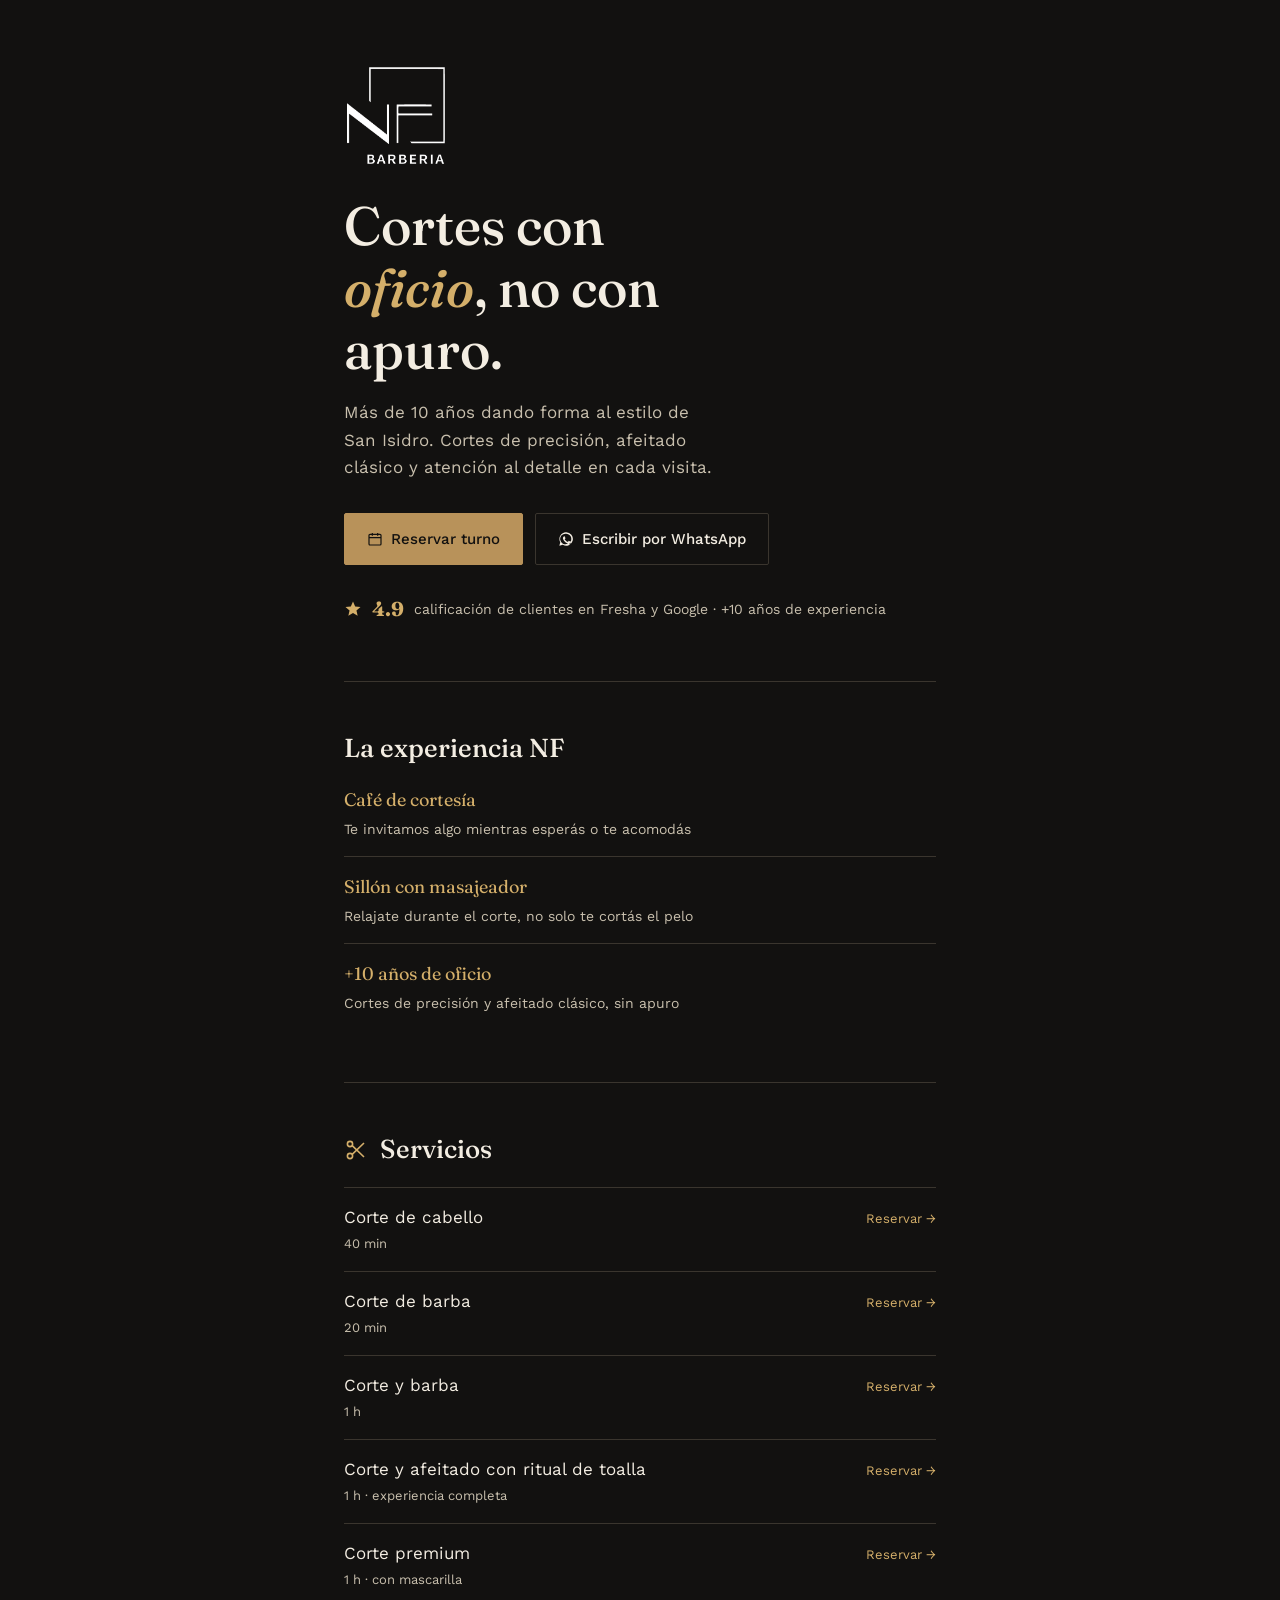
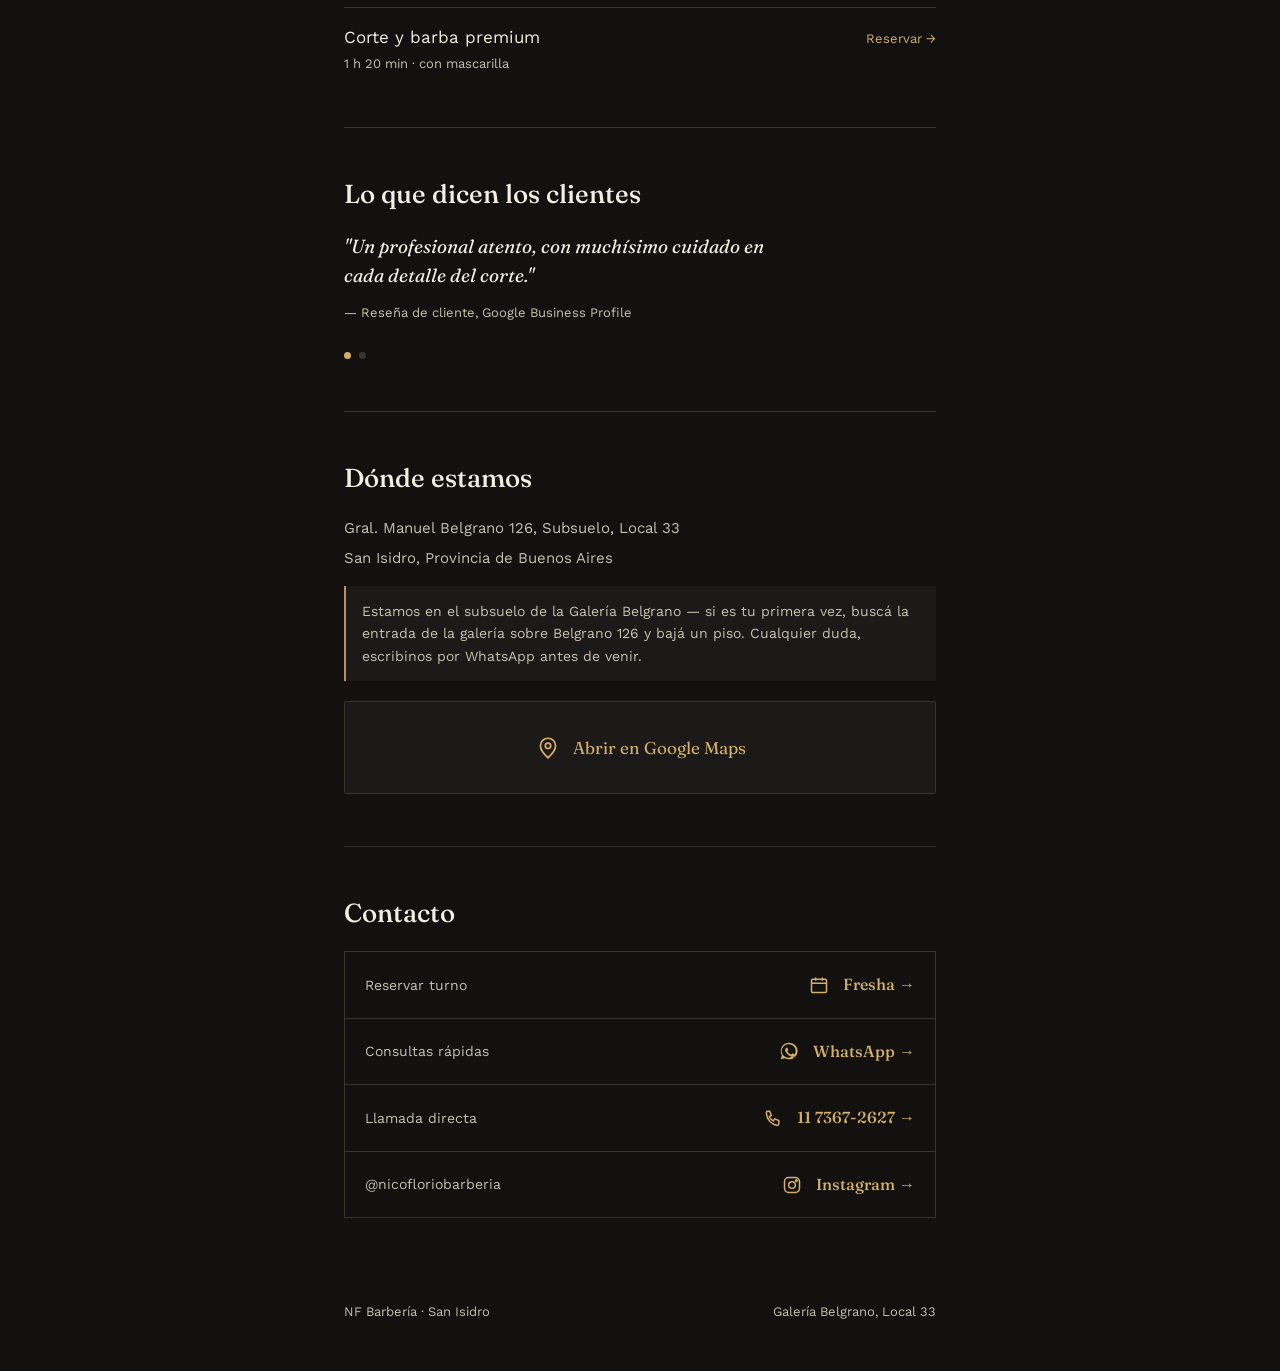
==== index.html @ 85860aa1 "Add files via upload" ====
<!DOCTYPE html>
<html lang="es">
<head>
<meta charset="UTF-8">
<meta name="viewport" content="width=device-width, initial-scale=1, viewport-fit=cover">
<meta name="theme-color" content="#121110">
<meta name="robots" content="index, follow">
<title>NF Barbería San Isidro | Cortes de cabello, barba y afeitado clásico</title>
<meta name="description" content="Barbería en San Isidro con más de 10 años de experiencia. Cortes de precisión, barba y afeitado con ritual de toalla. Galería Belgrano, Local 33, Subsuelo. 4.9★. Reservá tu turno online.">
<meta name="keywords" content="barbería San Isidro, corte de pelo San Isidro, barbero San Isidro, afeitado clásico, NF Barbería">
<meta name="author" content="NF Barbería">
<!-- Cuando publiques con tu dominio final, actualizá estas 3 líneas (canonical y og:url) con la URL real -->
<link rel="canonical" href="https://nfbarberia.com.ar/">
<meta property="og:type" content="business.business">
<meta property="og:title" content="NF Barbería San Isidro | Cortes con oficio, no con apuro">
<meta property="og:description" content="Más de 10 años de experiencia. Cortes de precisión, barba y afeitado clásico en Galería Belgrano, San Isidro. 4.9★. Reservá tu turno.">
<meta property="og:url" content="https://nfbarberia.com.ar/">
<meta property="og:locale" content="es_AR">
<meta property="og:site_name" content="NF Barbería">
<meta name="twitter:card" content="summary">
<meta name="twitter:title" content="NF Barbería San Isidro">
<meta name="twitter:description" content="Cortes con oficio, no con apuro. Más de 10 años de experiencia en San Isidro.">
<link rel="preconnect" href="https://fonts.googleapis.com">
<link rel="preconnect" href="https://fonts.gstatic.com" crossorigin>
<link href="https://fonts.googleapis.com/css2?family=Fraunces:opsz,wght@9..144,400;9..144,500;9..144,600&family=Work+Sans:wght@400;500;600&display=swap" rel="stylesheet">
<script type="application/ld+json">
{
  "@context": "https://schema.org",
  "@type": "HairSalon",
  "name": "NF Barbería",
  "image": "https://nfbarberia.com.ar/logo.png",
  "url": "https://nfbarberia.com.ar/",
  "telephone": "+5491173672627",
  "priceRange": "$$",
  "address": {
    "@type": "PostalAddress",
    "streetAddress": "Gral. Manuel Belgrano 126, Subsuelo, Local 33",
    "addressLocality": "San Isidro",
    "addressRegion": "Buenos Aires",
    "postalCode": "B1642",
    "addressCountry": "AR"
  },
  "aggregateRating": {
    "@type": "AggregateRating",
    "ratingValue": "4.9",
    "reviewCount": "305"
  },
  "sameAs": [
    "https://www.instagram.com/nicofloriobarberia/",
    "https://www.fresha.com/a/nf-barberia-san-isidro-general-manuel-belgrano-126-txnyiawe"
  ]
}
</script>
<!-- Meta Pixel: pegá tu ID de Facebook/Instagram acá abajo, reemplazando 145715509573562 -->
<script>
!function(f,b,e,v,n,t,s)
{if(f.fbq)return;n=f.fbq=function(){n.callMethod?
n.callMethod.apply(n,arguments):n.queue.push(arguments)};
if(!f._fbq)f._fbq=n;n.push=n;n.loaded=!0;n.version='2.0';
n.queue=[];t=b.createElement(e);t.async=!0;
t.src=v;s=b.getElementsByTagName(e)[0];
s.parentNode.insertBefore(t,s)}(window, document,'script',
'https://connect.facebook.net/en_US/fbevents.js');
fbq('init', '145715509573562');
fbq('track', 'PageView');
</script>
<noscript><img height="1" width="1" style="display:none"
src="https://www.facebook.com/tr?id=145715509573562&ev=PageView&noscript=1"
/></noscript>
<!-- fin Meta Pixel -->
<style>
  :root{
    --black:#121110;
    --charcoal:#1c1a18;
    --gold:#b8925a;
    --gold-bright:#d4af6a;
    --ivory:#f3ede2;
    --ivory-dim:#c9c0ae;
    --line:#3a352e;
  }
  *{box-sizing:border-box; margin:0; padding:0;}
  html{scroll-behavior:smooth;}
  body{
    background:var(--black);
    color:var(--ivory);
    font-family:'Work Sans', sans-serif;
    line-height:1.6;
    -webkit-font-smoothing:antialiased;
  }
  h1,h2,h3{
    font-family:'Fraunces', serif;
    font-weight:500;
    line-height:1.15;
    color:var(--ivory);
  }
  a{color:inherit; text-decoration:none;}
  img{max-width:100%; display:block;}
  .wrap{max-width:640px; margin:0 auto; padding:0 24px;}

  /* HERO */
  header.hero{
    padding:64px 0 56px;
    border-bottom:1px solid var(--line);
    position:relative;
  }
  .mark{
    font-family:'Fraunces', serif;
    font-size:15px;
    letter-spacing:0.14em;
    color:var(--gold-bright);
    margin-bottom:28px;
  }
  .logo{
    width:104px;
    height:auto;
    margin-bottom:28px;
  }
  h1.title{
    font-size:clamp(38px, 9vw, 54px);
    max-width:9ch;
  }
  .title em{
    font-style:italic;
    color:var(--gold-bright);
  }
  .lede{
    margin-top:18px;
    font-size:17px;
    color:var(--ivory-dim);
    max-width:34ch;
  }
  .hero-cta{
    display:flex;
    gap:12px;
    margin-top:32px;
    flex-wrap:wrap;
  }
  .btn{
    display:inline-block;
    padding:13px 22px;
    font-size:15px;
    font-weight:500;
    border-radius:2px;
    border:1px solid var(--gold);
  }
  .btn-solid{
    background:var(--gold);
    color:var(--black);
  }
  .btn-outline{
    color:var(--ivory);
    border-color:var(--line);
  }
  .btn-outline:hover, .btn-solid:hover{border-color:var(--gold-bright);}

  .rating{
    display:flex;
    align-items:center;
    gap:10px;
    margin-top:28px;
    font-size:14px;
    color:var(--ivory-dim);
  }
  .rating strong{
    color:var(--gold-bright);
    font-family:'Fraunces', serif;
    font-size:20px;
  }

  /* SECTIONS */
  section{
    padding:52px 0;
    border-bottom:1px solid var(--line);
  }
  section:last-of-type{border-bottom:none;}
  h2.h2{
    font-size:26px;
    margin-bottom:22px;
  }

  .perks{
    display:flex;
    flex-direction:column;
  }
  .perk-row{
    padding:16px 0;
    border-top:1px solid var(--line);
  }
  .perk-row:first-child{border-top:none; padding-top:0;}
  .perk-name{
    font-family:'Fraunces', serif;
    font-size:18px;
    color:var(--gold-bright);
  }
  .perk-note{
    font-size:14px;
    color:var(--ivory-dim);
    margin-top:3px;
  }

  .services{
    display:flex;
    flex-direction:column;
  }
  .service-row{
    display:flex;
    justify-content:space-between;
    align-items:baseline;
    padding:16px 0;
    border-top:1px solid var(--line);
  }
  .service-row:last-child{padding-bottom:0;}
  .service-name{font-size:17px; color:var(--ivory);}
  .service-note{font-size:13px; color:var(--ivory-dim); margin-top:3px;}
  .service-link{
    font-size:13px;
    color:var(--gold-bright);
    white-space:nowrap;
    padding-left:16px;
  }

  .quote{
    font-family:'Fraunces', serif;
    font-style:italic;
    font-size:19px;
    color:var(--ivory);
    max-width:36ch;
    line-height:1.5;
  }
  .quote-src{
    margin-top:14px;
    font-size:13px;
    color:var(--ivory-dim);
  }

  .review-carousel{
    overflow:hidden;
  }
  .review-track{
    display:flex;
    transition:transform 0.6s ease;
  }
  .review-slide{
    flex:0 0 100%;
    min-width:100%;
  }
  .review-dots{
    display:flex;
    gap:8px;
    margin-top:28px;
  }
  .review-dot{
    width:7px;
    height:7px;
    border-radius:50%;
    background:var(--line);
    cursor:pointer;
    transition:background 0.3s;
  }
  .review-dot.active{
    background:var(--gold-bright);
  }

  .location-block p{
    color:var(--ivory-dim);
    font-size:15px;
    margin-bottom:6px;
  }
  .location-note{
    margin-top:16px;
    padding:14px 16px;
    background:var(--charcoal);
    border-left:2px solid var(--gold);
    font-size:14px;
    color:var(--ivory-dim);
  }
  .map-frame{
    margin-top:20px;
    border-radius:2px;
    overflow:hidden;
    border:1px solid var(--line);
  }
  .map-cta{
    display:flex;
    align-items:center;
    justify-content:center;
    gap:12px;
    padding:32px 20px;
    background:var(--charcoal);
    color:var(--gold-bright);
    font-family:'Fraunces', serif;
    font-size:17px;
  }
  .map-cta:hover{background:#232019;}

  .contact-grid{
    display:flex;
    flex-direction:column;
    gap:1px;
    background:var(--line);
    border:1px solid var(--line);
  }
  .contact-item{
    background:var(--black);
    padding:20px;
    display:flex;
    justify-content:space-between;
    align-items:center;
    gap:14px;
  }
  .contact-item .label{
    display:flex;
    align-items:center;
    gap:14px;
  }
  .contact-item .icon{
    width:22px;
    height:22px;
    flex-shrink:0;
    color:var(--gold-bright);
  }
  .contact-item .label .icon{
    width:20px;
    height:20px;
  }
  .contact-item > span:not(.label){color:var(--ivory-dim); font-size:14px;}
  .contact-item strong{
    font-family:'Fraunces', serif;
    font-weight:500;
    font-size:16px;
    color:var(--gold-bright);
    white-space:nowrap;
  }

  footer{
    padding:32px 0 48px;
    font-size:13px;
    color:var(--ivory-dim);
    display:flex;
    justify-content:space-between;
    flex-wrap:wrap;
    gap:8px;
  }

  @media (max-width:480px){
    .contact-item{flex-wrap:wrap;}
    .service-row{flex-direction:column; align-items:flex-start;}
    .service-link{padding-left:0; margin-top:4px;}
  }

  @media (max-width:360px){
    .wrap{padding:0 18px;}
    .hero-cta .btn{flex:1 1 100%; text-align:center;}
  }

  @media (prefers-reduced-motion: reduce){
    html{scroll-behavior:auto;}
    .review-track{transition:none;}
    *{animation-duration:0.01ms !important; transition-duration:0.01ms !important;}
  }

  a:focus-visible, .review-dot:focus-visible{
    outline:2px solid var(--gold-bright);
    outline-offset:3px;
  }
</style>
</head>
<body>

<main class="wrap">

  <header class="hero">
    <img class="logo" src="[data-uri]" alt="NF Barbería">
    <h1 class="title">Cortes con <em>oficio</em>, no con apuro.</h1>
    <p class="lede">Más de 10 años dando forma al estilo de San Isidro. Cortes de precisión, afeitado clásico y atención al detalle en cada visita.</p>
    <div class="hero-cta">
      <a class="btn btn-solid" href="https://www.fresha.com/a/nf-barberia-san-isidro-general-manuel-belgrano-126-txnyiawe" target="_blank" rel="noopener">
        <svg class="icon" viewBox="0 0 24 24" fill="none" stroke="currentColor" stroke-width="1.8" style="width:16px;height:16px;display:inline-block;vertical-align:-3px;margin-right:8px;" aria-hidden="true"><rect x="3" y="5" width="18" height="16" rx="1.5"/><path d="M3 10h18M8 3v4M16 3v4"/></svg>Reservar turno
      </a>
      <a class="btn btn-outline" href="https://wa.me/5491173672627" target="_blank" rel="noopener">
        <svg class="icon" viewBox="0 0 24 24" fill="currentColor" style="width:16px;height:16px;display:inline-block;vertical-align:-3px;margin-right:8px;" aria-hidden="true"><path d="M12 2a10 10 0 00-8.6 15L2 22l5.2-1.4A10 10 0 1012 2zm0 2a8 8 0 016.9 12l.4.9-1 3-3-1-.9.4A8 8 0 1112 4zm-3 4.3c-.2 0-.5.1-.7.4-.2.3-1 1-.9 2.3.1 1.4 1 2.7 1.2 2.9.1.2 2 3.2 5 4.4 2.4 1 2.9.8 3.4.7.6-.1 1.7-.7 2-1.4.2-.6.2-1.2.2-1.3-.1-.2-.3-.3-.5-.4l-2.1-1c-.3-.1-.5-.2-.7.1-.2.3-.8 1-1 1.2-.2.2-.3.2-.6.1-.3-.2-1.3-.5-2.4-1.5-.9-.8-1.5-1.8-1.7-2.1-.2-.3 0-.5.1-.6l.5-.6c.2-.2.2-.3.3-.5.1-.2 0-.4 0-.5l-1-2.3c-.2-.5-.4-.5-.6-.5h-.5z"/></svg>Escribir por WhatsApp
      </a>
    </div>
    <div class="rating">
      <svg class="icon" viewBox="0 0 24 24" fill="currentColor" style="width:18px;height:18px;color:var(--gold-bright);" aria-hidden="true"><path d="M12 2l2.9 6.6 7.1.7-5.4 4.7 1.6 7-6.2-3.7-6.2 3.7 1.6-7-5.4-4.7 7.1-.7z"/></svg>
      <strong>4.9</strong>
      <span>calificación de clientes en Fresha y Google · +10 años de experiencia</span>
    </div>
  </header>

  <section id="experiencia">
    <h2 class="h2">La experiencia NF</h2>
    <div class="perks">
      <div class="perk-row">
        <div class="perk-name">Café de cortesía</div>
        <div class="perk-note">Te invitamos algo mientras esperás o te acomodás</div>
      </div>
      <div class="perk-row">
        <div class="perk-name">Sillón con masajeador</div>
        <div class="perk-note">Relajate durante el corte, no solo te cortás el pelo</div>
      </div>
      <div class="perk-row">
        <div class="perk-name">+10 años de oficio</div>
        <div class="perk-note">Cortes de precisión y afeitado clásico, sin apuro</div>
      </div>
    </div>
  </section>

  <section id="servicios">
    <h2 class="h2" style="display:flex; align-items:center; gap:12px;">
      <svg viewBox="0 0 24 24" fill="none" stroke="currentColor" stroke-width="1.6" style="width:24px;height:24px;color:var(--gold-bright); flex-shrink:0;" aria-hidden="true"><circle cx="6" cy="6" r="2.6"/><circle cx="6" cy="18" r="2.6"/><path d="M8.2 7.6L20 19M20 5L8.2 16.4"/></svg>
      Servicios
    </h2>
    <div class="services">
      <div class="service-row">
        <div>
          <div class="service-name">Corte de cabello</div>
          <div class="service-note">40 min</div>
        </div>
        <a class="service-link" href="https://www.fresha.com/a/nf-barberia-san-isidro-general-manuel-belgrano-126-txnyiawe" target="_blank" rel="noopener">Reservar →</a>
      </div>
      <div class="service-row">
        <div>
          <div class="service-name">Corte de barba</div>
          <div class="service-note">20 min</div>
        </div>
        <a class="service-link" href="https://www.fresha.com/a/nf-barberia-san-isidro-general-manuel-belgrano-126-txnyiawe" target="_blank" rel="noopener">Reservar →</a>
      </div>
      <div class="service-row">
        <div>
          <div class="service-name">Corte y barba</div>
          <div class="service-note">1 h</div>
        </div>
        <a class="service-link" href="https://www.fresha.com/a/nf-barberia-san-isidro-general-manuel-belgrano-126-txnyiawe" target="_blank" rel="noopener">Reservar →</a>
      </div>
      <div class="service-row">
        <div>
          <div class="service-name">Corte y afeitado con ritual de toalla</div>
          <div class="service-note">1 h · experiencia completa</div>
        </div>
        <a class="service-link" href="https://www.fresha.com/a/nf-barberia-san-isidro-general-manuel-belgrano-126-txnyiawe" target="_blank" rel="noopener">Reservar →</a>
      </div>
      <div class="service-row">
        <div>
          <div class="service-name">Corte premium</div>
          <div class="service-note">1 h · con mascarilla</div>
        </div>
        <a class="service-link" href="https://www.fresha.com/a/nf-barberia-san-isidro-general-manuel-belgrano-126-txnyiawe" target="_blank" rel="noopener">Reservar →</a>
      </div>
      <div class="service-row">
        <div>
          <div class="service-name">Corte y barba premium</div>
          <div class="service-note">1 h 20 min · con mascarilla</div>
        </div>
        <a class="service-link" href="https://www.fresha.com/a/nf-barberia-san-isidro-general-manuel-belgrano-126-txnyiawe" target="_blank" rel="noopener">Reservar →</a>
      </div>
    </div>
  </section>

  <section id="resenas">
    <h2 class="h2">Lo que dicen los clientes</h2>
    <div class="review-carousel" id="reviewCarousel">
      <div class="review-track">
        <div class="review-slide">
          <p class="quote">"Un profesional atento, con muchísimo cuidado en cada detalle del corte."</p>
          <p class="quote-src">— Reseña de cliente, Google Business Profile</p>
        </div>
        <div class="review-slide">
          <p class="quote">"Se nota el buen trato y las ganas de que salgas conforme."</p>
          <p class="quote-src">— Reseña de cliente, Fresha</p>
        </div>
      </div>
      <div class="review-dots" id="reviewDots"></div>
    </div>
  </section>

  <section id="ubicacion">
    <h2 class="h2">Dónde estamos</h2>
    <div class="location-block">
      <p>Gral. Manuel Belgrano 126, Subsuelo, Local 33</p>
      <p>San Isidro, Provincia de Buenos Aires</p>
    </div>
    <div class="location-note">
      Estamos en el subsuelo de la Galería Belgrano — si es tu primera vez, buscá la entrada de la galería sobre Belgrano 126 y bajá un piso. Cualquier duda, escribinos por WhatsApp antes de venir.
    </div>
    <div class="map-frame">
      <a class="map-cta" href="https://www.google.com/maps/search/?api=1&query=General+Manuel+Belgrano+126+San+Isidro" target="_blank" rel="noopener">
        <svg viewBox="0 0 24 24" fill="none" stroke="currentColor" stroke-width="1.6" style="width:26px;height:26px;" aria-hidden="true"><path d="M12 21s-7-6.2-7-11a7 7 0 0114 0c0 4.8-7 11-7 11z"/><circle cx="12" cy="10" r="2.5"/></svg>
        <span>Abrir en Google Maps</span>
      </a>
    </div>
  </section>

  <section id="contacto">
    <h2 class="h2">Contacto</h2>
    <div class="contact-grid">
      <a class="contact-item" href="https://www.fresha.com/a/nf-barberia-san-isidro-general-manuel-belgrano-126-txnyiawe" target="_blank" rel="noopener">
        <span>Reservar turno</span>
        <span class="label">
          <svg class="icon" viewBox="0 0 24 24" fill="none" stroke="currentColor" stroke-width="1.8" aria-hidden="true"><rect x="3" y="5" width="18" height="16" rx="1.5"/><path d="M3 10h18M8 3v4M16 3v4"/></svg>
          <strong>Fresha →</strong>
        </span>
      </a>
      <a class="contact-item" href="https://wa.me/5491173672627" target="_blank" rel="noopener">
        <span>Consultas rápidas</span>
        <span class="label">
          <svg class="icon" viewBox="0 0 24 24" fill="currentColor" aria-hidden="true"><path d="M12 2a10 10 0 00-8.6 15L2 22l5.2-1.4A10 10 0 1012 2zm0 2a8 8 0 016.9 12l.4.9-1 3-3-1-.9.4A8 8 0 1112 4zm-3 4.3c-.2 0-.5.1-.7.4-.2.3-1 1-.9 2.3.1 1.4 1 2.7 1.2 2.9.1.2 2 3.2 5 4.4 2.4 1 2.9.8 3.4.7.6-.1 1.7-.7 2-1.4.2-.6.2-1.2.2-1.3-.1-.2-.3-.3-.5-.4l-2.1-1c-.3-.1-.5-.2-.7.1-.2.3-.8 1-1 1.2-.2.2-.3.2-.6.1-.3-.2-1.3-.5-2.4-1.5-.9-.8-1.5-1.8-1.7-2.1-.2-.3 0-.5.1-.6l.5-.6c.2-.2.2-.3.3-.5.1-.2 0-.4 0-.5l-1-2.3c-.2-.5-.4-.5-.6-.5h-.5z"/></svg>
          <strong>WhatsApp →</strong>
        </span>
      </a>
      <a class="contact-item" href="tel:+5491173672627">
        <span>Llamada directa</span>
        <span class="label">
          <svg class="icon" viewBox="0 0 24 24" fill="none" stroke="currentColor" stroke-width="1.8" aria-hidden="true"><path d="M4 4h4l2 5-2.5 1.5a11 11 0 005 5L14 13l5 2v4c0 1-1 2-2 2A16 16 0 014 6c0-1 1-2 2-2z"/></svg>
          <strong>11 7367-2627 →</strong>
        </span>
      </a>
      <a class="contact-item" href="https://www.instagram.com/nicofloriobarberia/" target="_blank" rel="noopener">
        <span>@nicofloriobarberia</span>
        <span class="label">
          <svg class="icon" viewBox="0 0 24 24" fill="none" stroke="currentColor" stroke-width="1.8" aria-hidden="true"><rect x="3" y="3" width="18" height="18" rx="5"/><circle cx="12" cy="12" r="4"/><circle cx="17.3" cy="6.7" r="1"/></svg>
          <strong>Instagram →</strong>
        </span>
      </a>
    </div>
  </section>

  <footer>
    <span>NF Barbería · San Isidro</span>
    <span>Galería Belgrano, Local 33</span>
  </footer>

</main>

<script>
(function(){
  var track = document.querySelector('#reviewCarousel .review-track');
  var slides = document.querySelectorAll('#reviewCarousel .review-slide');
  var dotsWrap = document.getElementById('reviewDots');
  if(!track || slides.length < 2) return;
  var current = 0;
  var timer;

  slides.forEach(function(_, i){
    var dot = document.createElement('div');
    dot.className = 'review-dot' + (i === 0 ? ' active' : '');
    dot.setAttribute('role', 'button');
    dot.setAttribute('tabindex', '0');
    dot.setAttribute('aria-label', 'Ver reseña ' + (i + 1));
    dot.addEventListener('click', function(){ goTo(i); resetTimer(); });
    dot.addEventListener('keydown', function(e){
      if(e.key === 'Enter' || e.key === ' '){ e.preventDefault(); goTo(i); resetTimer(); }
    });
    dotsWrap.appendChild(dot);
  });
  var dots = dotsWrap.querySelectorAll('.review-dot');

  function goTo(i){
    current = i;
    track.style.transform = 'translateX(-' + (i * 100) + '%)';
    dots.forEach(function(d, j){ d.classList.toggle('active', j === i); });
  }
  function next(){ goTo((current + 1) % slides.length); }
  function resetTimer(){
    clearInterval(timer);
    timer = setInterval(next, 5000);
  }
  resetTimer();
})();
</script>

</body>
</html>
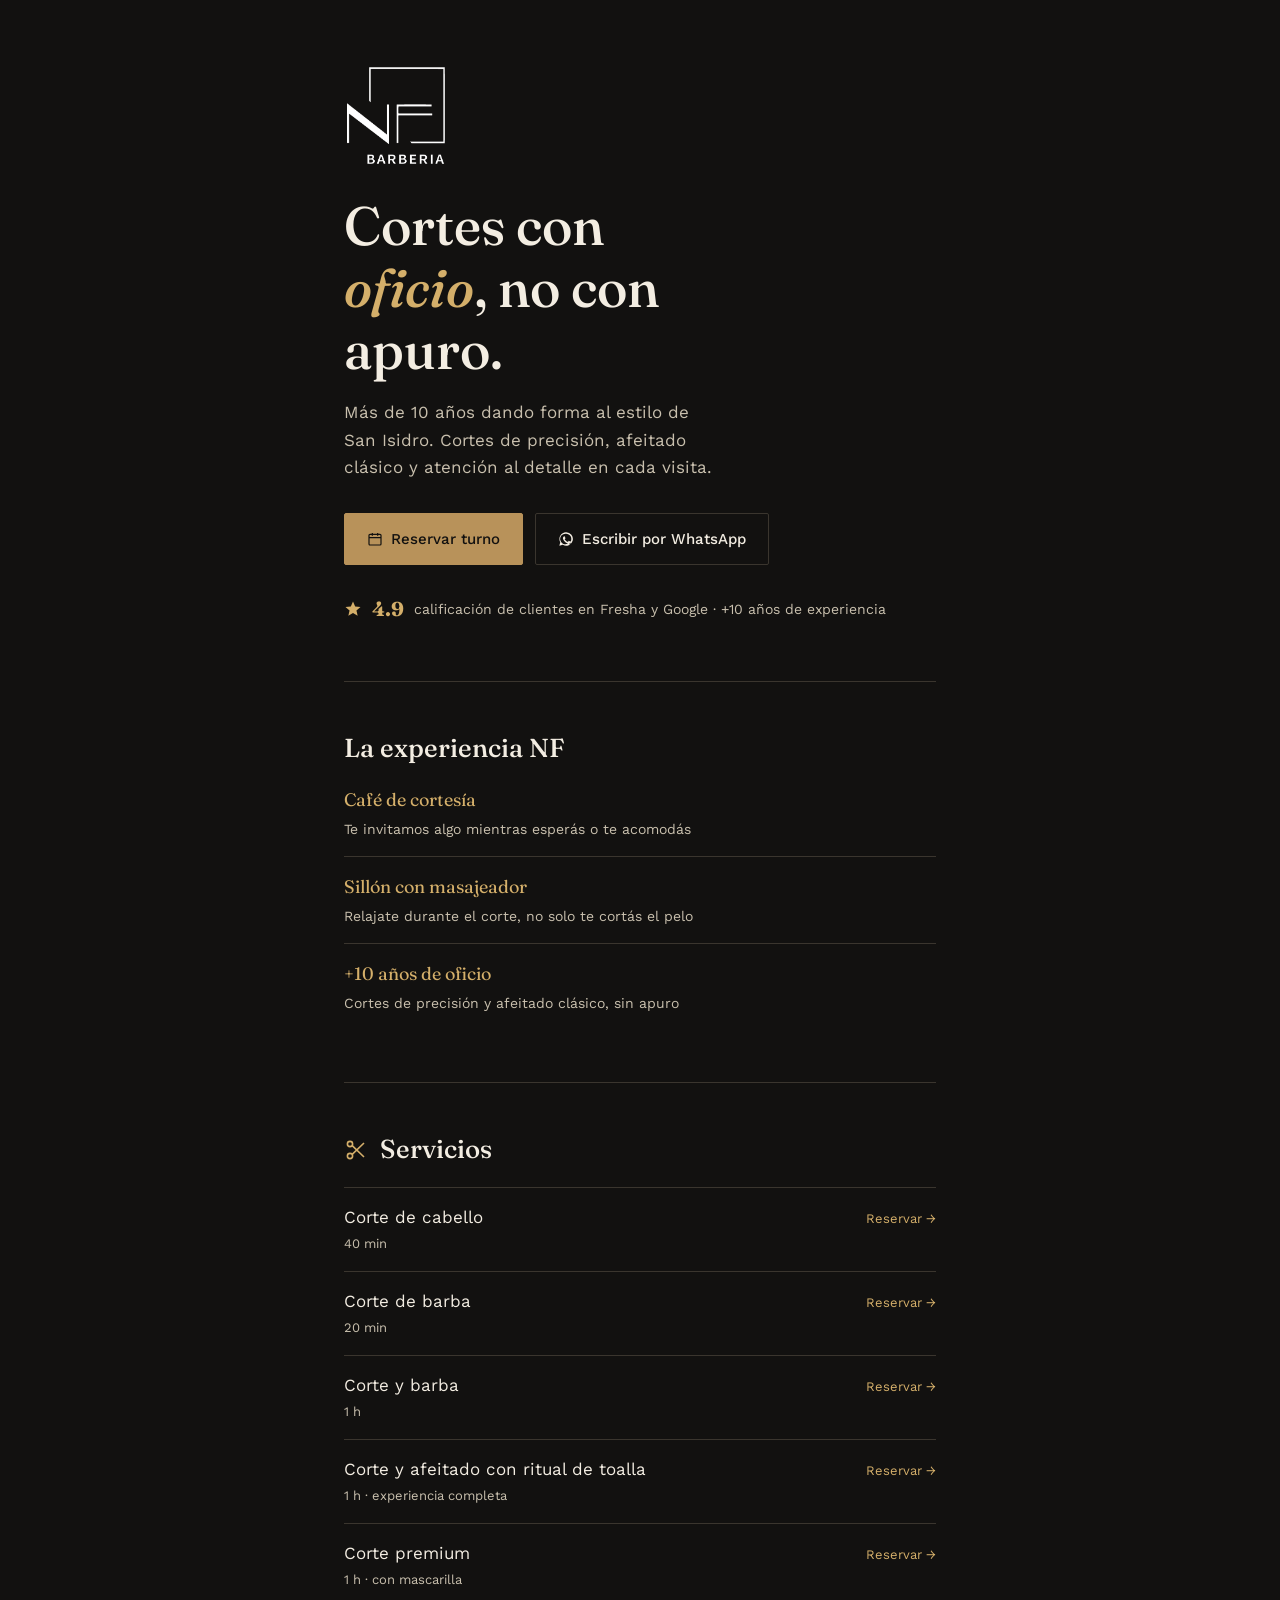
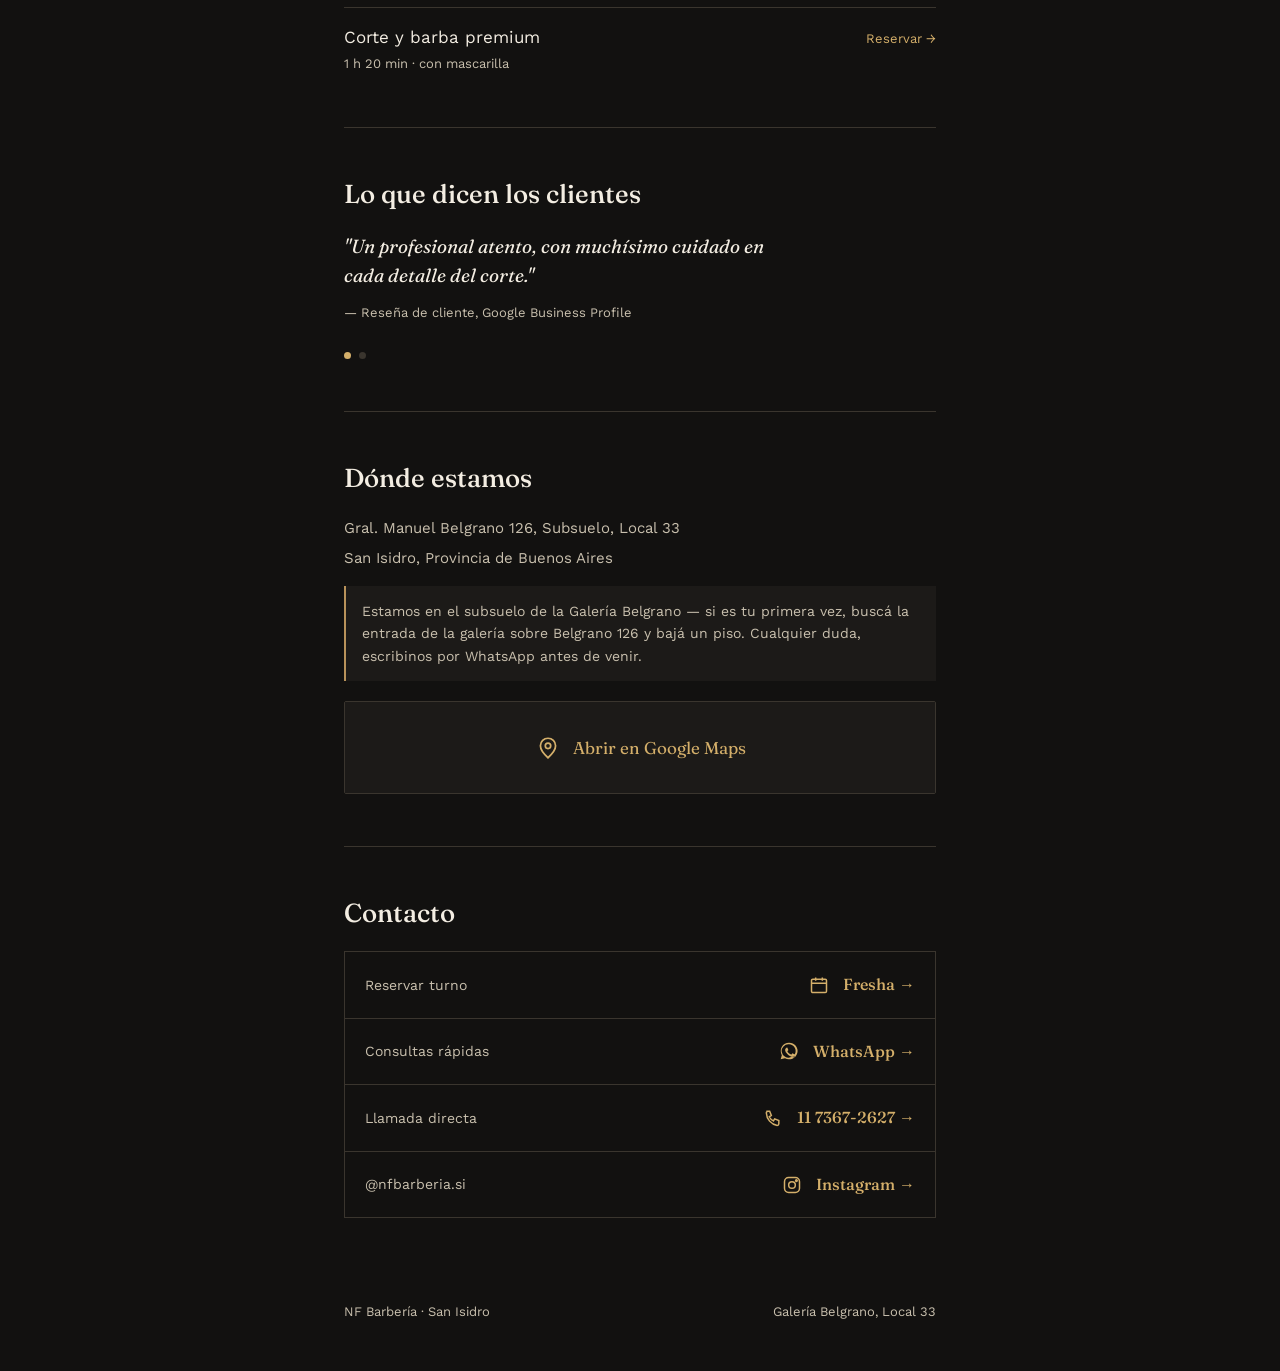
==== commit f07539da: "Add files via upload" ====
--- a/index.html
+++ b/index.html
@@ -1,6 +1,13 @@
 <!DOCTYPE html>
 <html lang="es">
 <head>
+<!-- Google Tag Manager -->
+<script>(function(w,d,s,l,i){w[l]=w[l]||[];w[l].push({'gtm.start':
+new Date().getTime(),event:'gtm.js'});var f=d.getElementsByTagName(s)[0],
+j=d.createElement(s),dl=l!='dataLayer'?'&l='+l:'';j.async=true;j.src=
+'https://www.googletagmanager.com/gtm.js?id='+i+dl;f.parentNode.insertBefore(j,f);
+})(window,document,'script','dataLayer','GTM-MN6VZDSJ');</script>
+<!-- End Google Tag Manager -->
 <meta charset="UTF-8">
 <meta name="viewport" content="width=device-width, initial-scale=1, viewport-fit=cover">
 <meta name="theme-color" content="#121110">
@@ -46,7 +53,7 @@
     "reviewCount": "305"
   },
   "sameAs": [
-    "https://www.instagram.com/nicofloriobarberia/",
+    "https://www.instagram.com/nfbarberia.si/",
     "https://www.fresha.com/a/nf-barberia-san-isidro-general-manuel-belgrano-126-txnyiawe"
   ]
 }
@@ -366,6 +373,10 @@
 </style>
 </head>
 <body>
+<!-- Google Tag Manager (noscript) -->
+<noscript><iframe src="https://www.googletagmanager.com/ns.html?id=GTM-MN6VZDSJ"
+height="0" width="0" style="display:none;visibility:hidden"></iframe></noscript>
+<!-- End Google Tag Manager (noscript) -->
 
 <main class="wrap">
 
@@ -515,8 +526,8 @@
           <strong>11 7367-2627 →</strong>
         </span>
       </a>
-      <a class="contact-item" href="https://www.instagram.com/nicofloriobarberia/" target="_blank" rel="noopener">
-        <span>@nicofloriobarberia</span>
+      <a class="contact-item" href="https://www.instagram.com/nfbarberia.si/" target="_blank" rel="noopener">
+        <span>@nfbarberia.si</span>
         <span class="label">
           <svg class="icon" viewBox="0 0 24 24" fill="none" stroke="currentColor" stroke-width="1.8" aria-hidden="true"><rect x="3" y="3" width="18" height="18" rx="5"/><circle cx="12" cy="12" r="4"/><circle cx="17.3" cy="6.7" r="1"/></svg>
           <strong>Instagram →</strong>
@@ -567,6 +578,21 @@
   }
   resetTimer();
 })();
+
+// Meta Pixel: eventos de Lead cuando tocan reservar o WhatsApp
+(function(){
+  if (typeof fbq === 'undefined') return;
+  document.querySelectorAll('a[href*="fresha.com"]').forEach(function(el){
+    el.addEventListener('click', function(){
+      fbq('track', 'Lead', { content_name: 'Reservar turno - Fresha' });
+    });
+  });
+  document.querySelectorAll('a[href*="wa.me"]').forEach(function(el){
+    el.addEventListener('click', function(){
+      fbq('track', 'Lead', { content_name: 'Contacto - WhatsApp' });
+    });
+  });
+})();
 </script>
 
 </body>
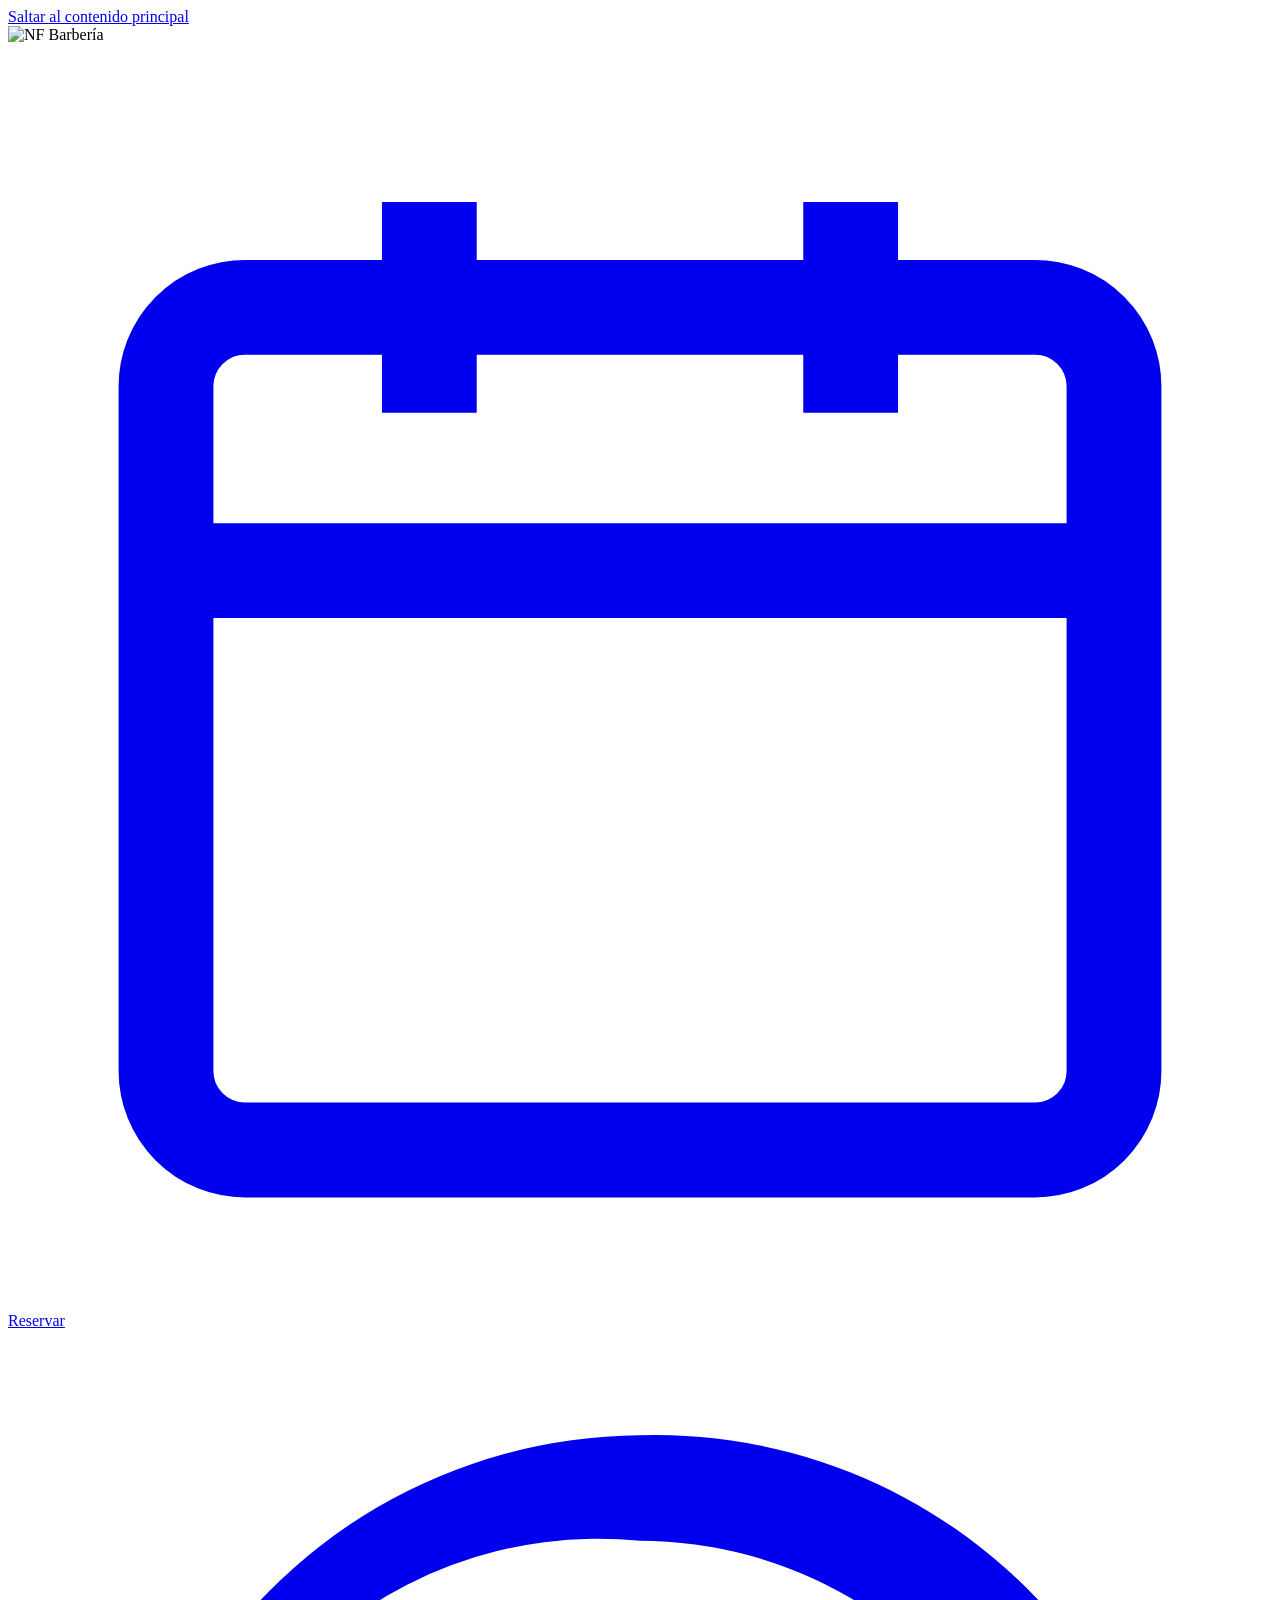
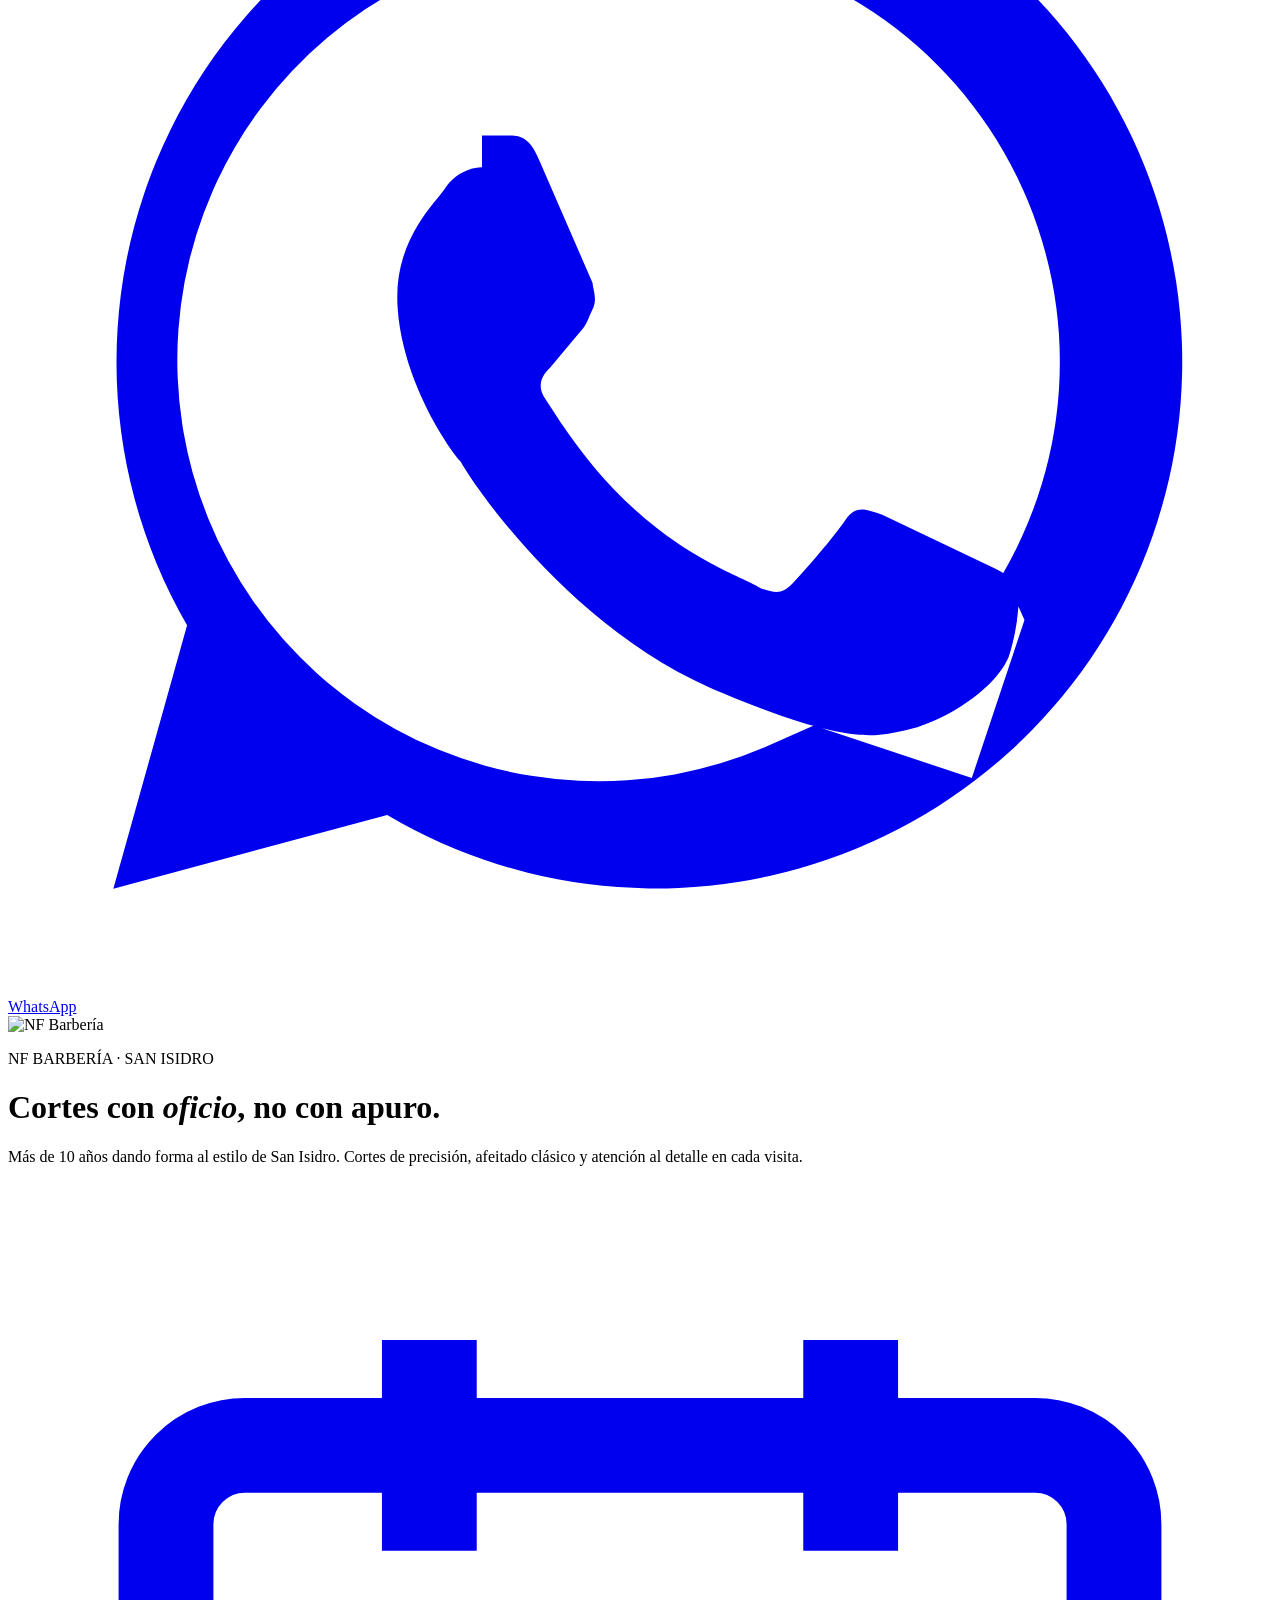
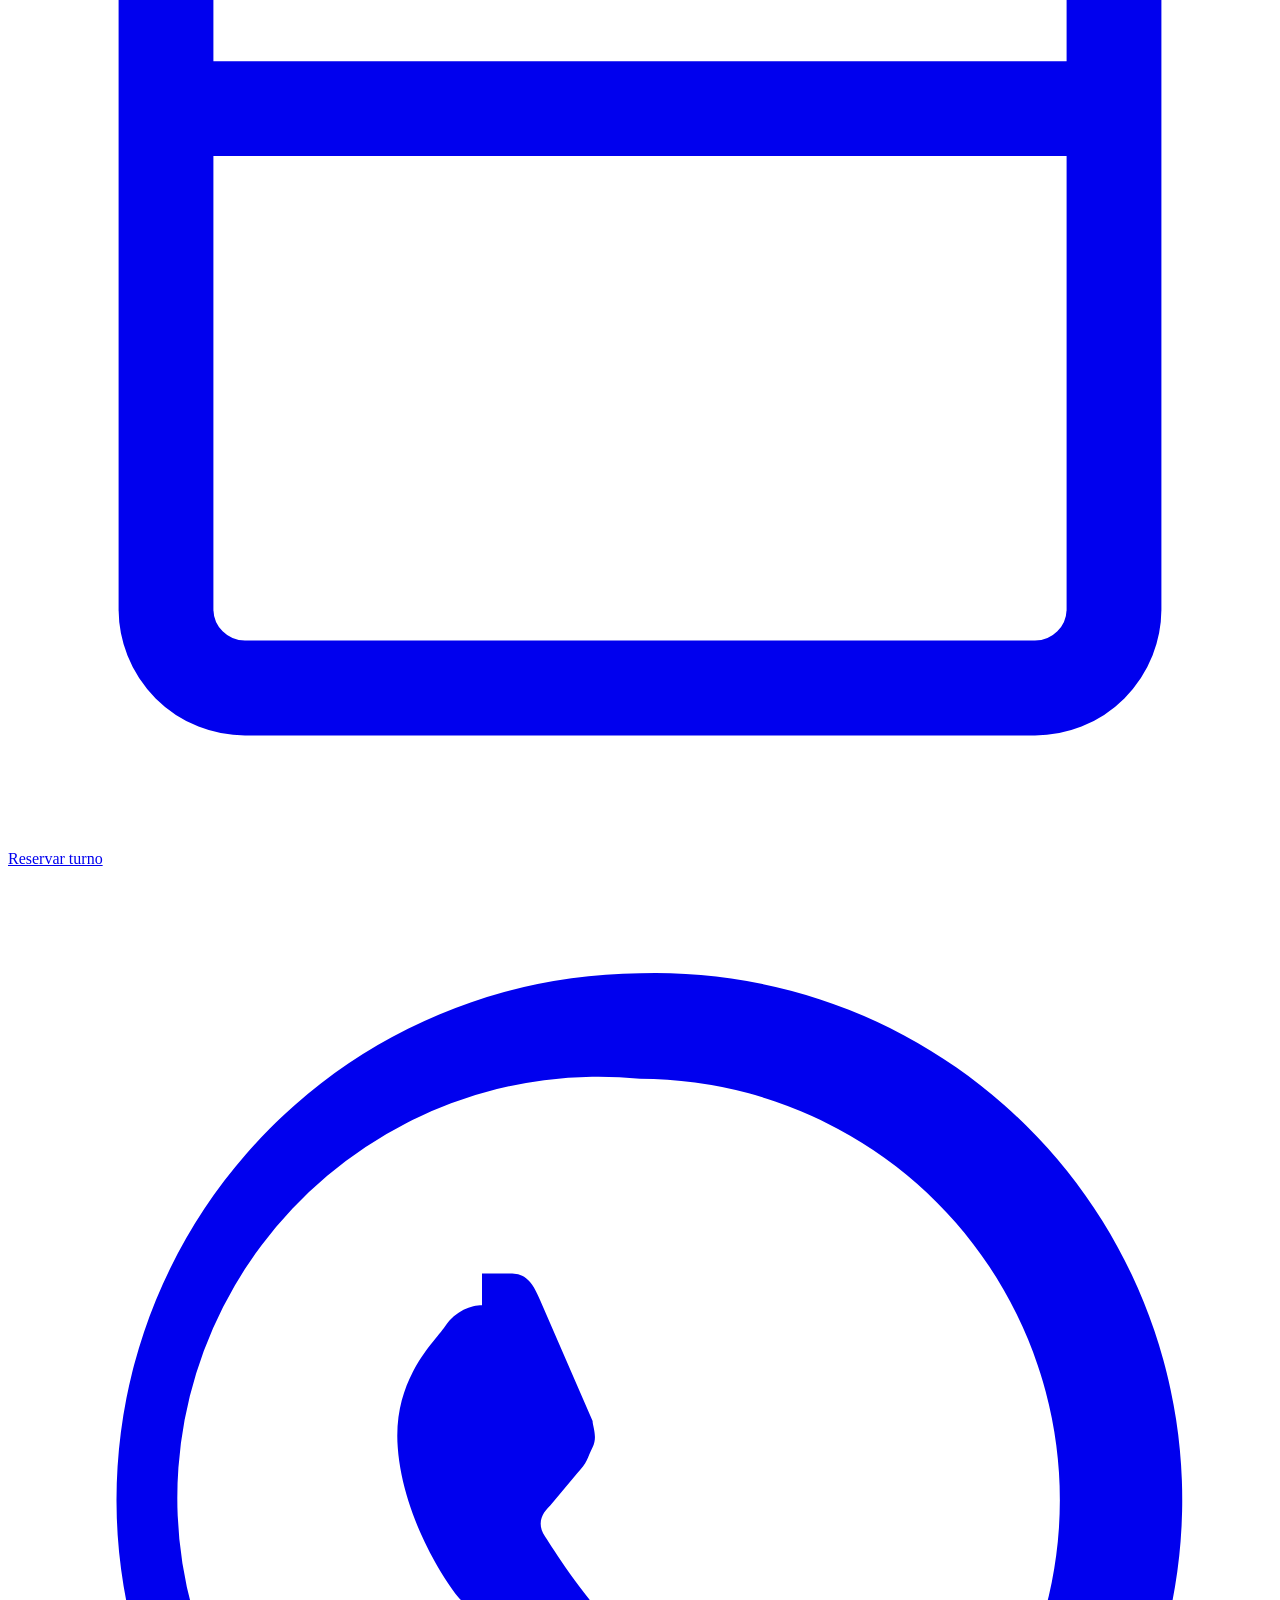
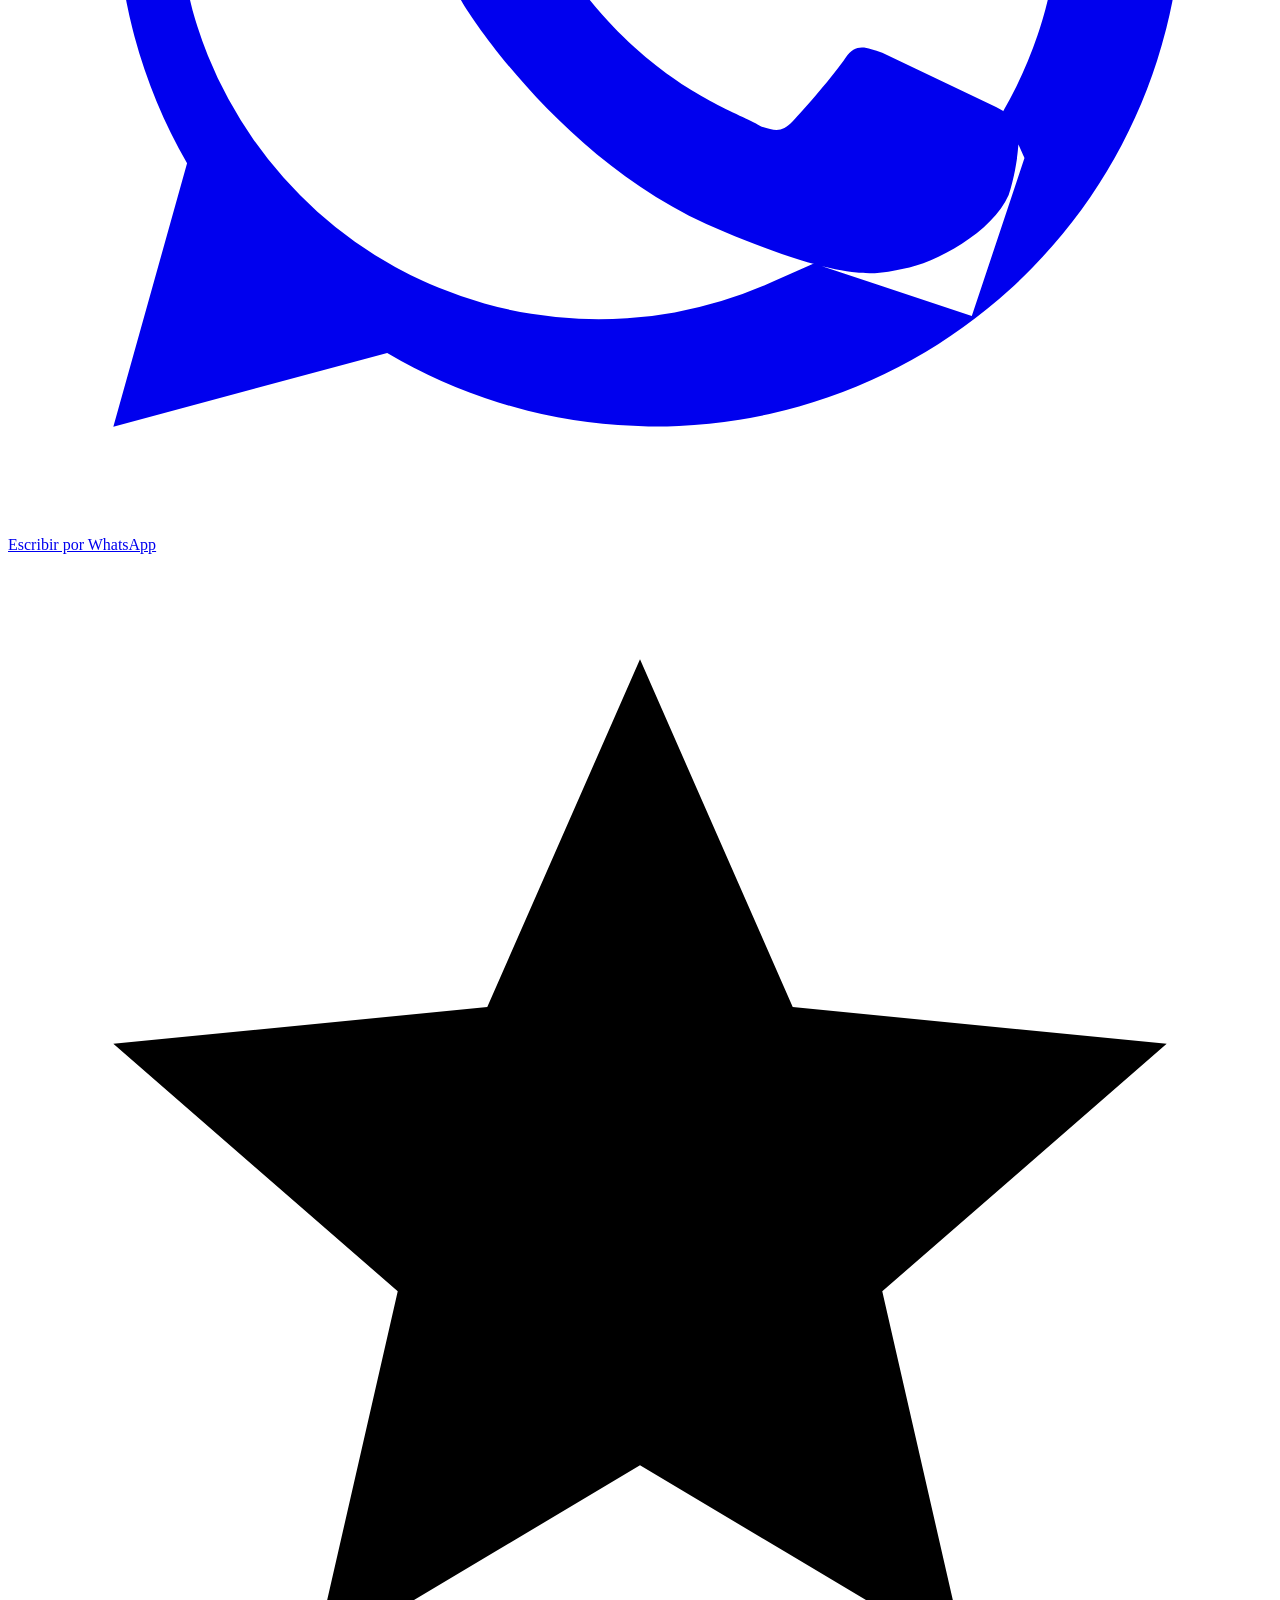
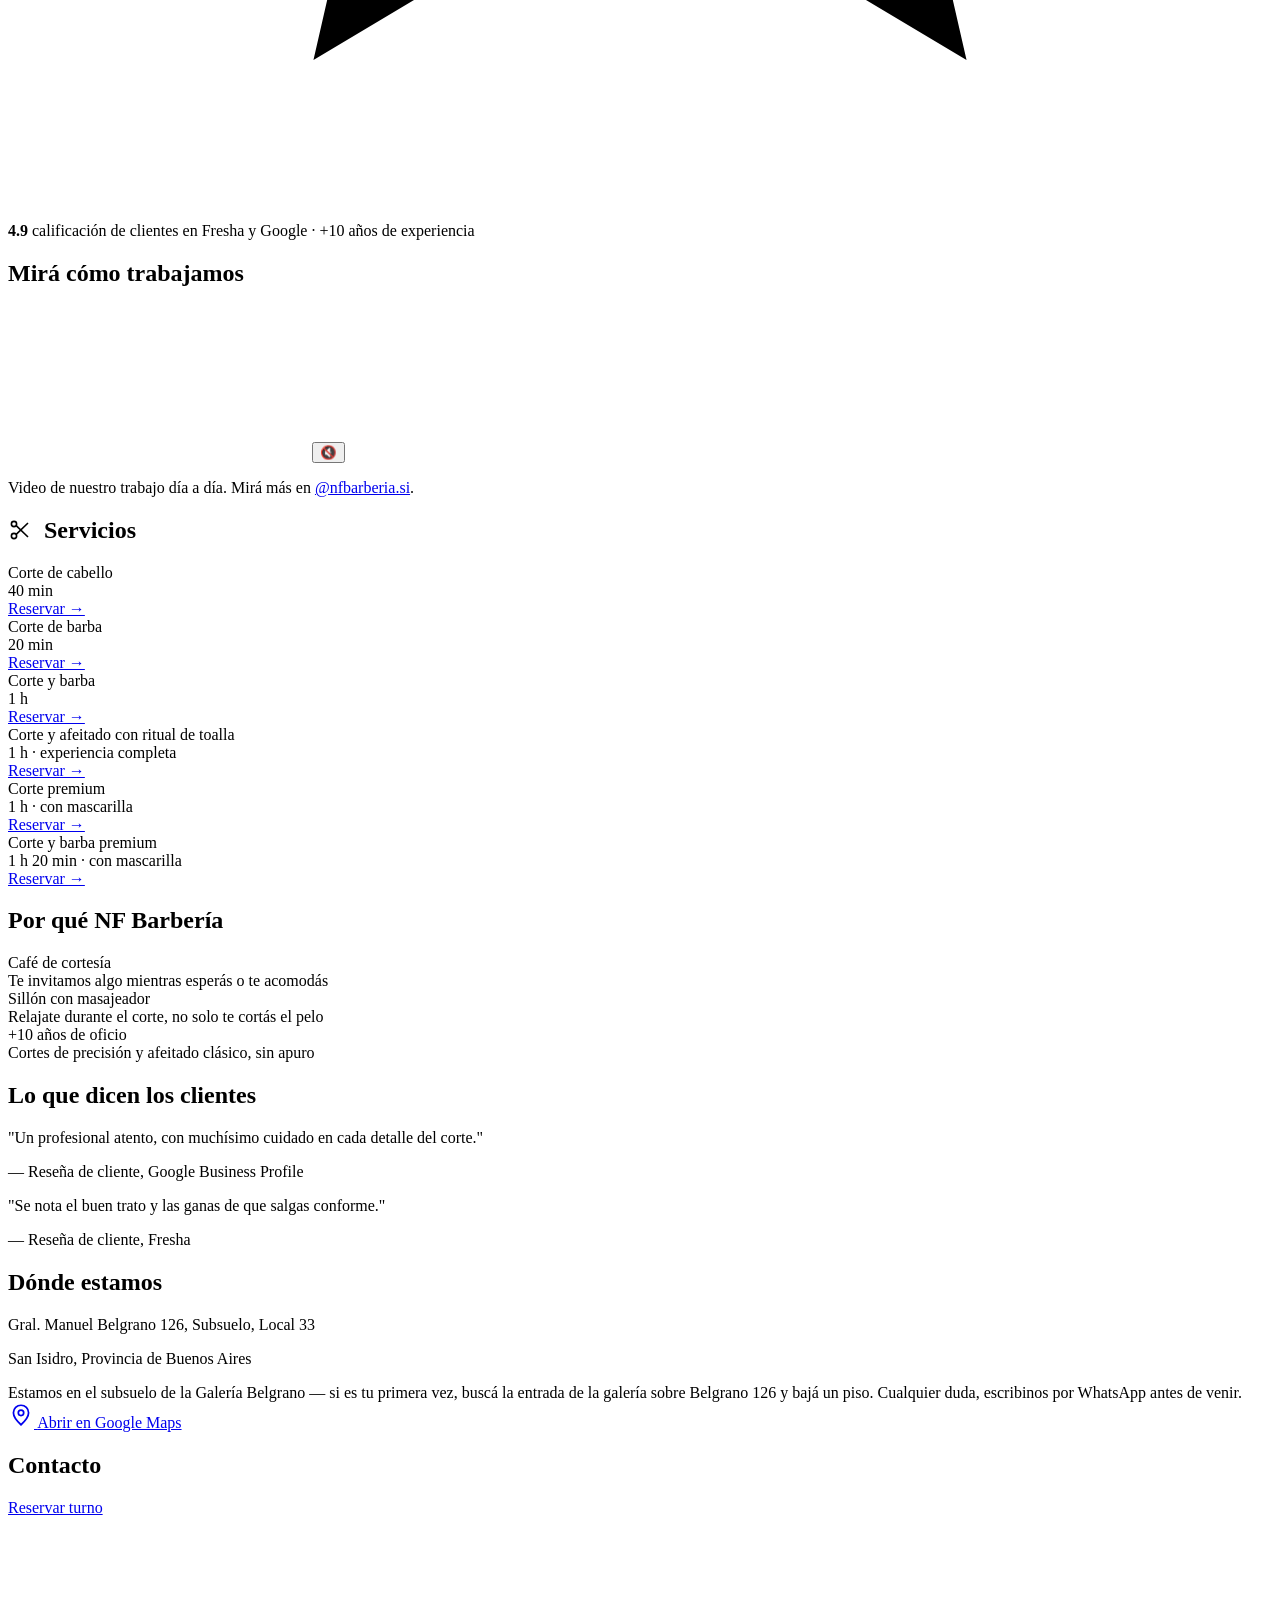
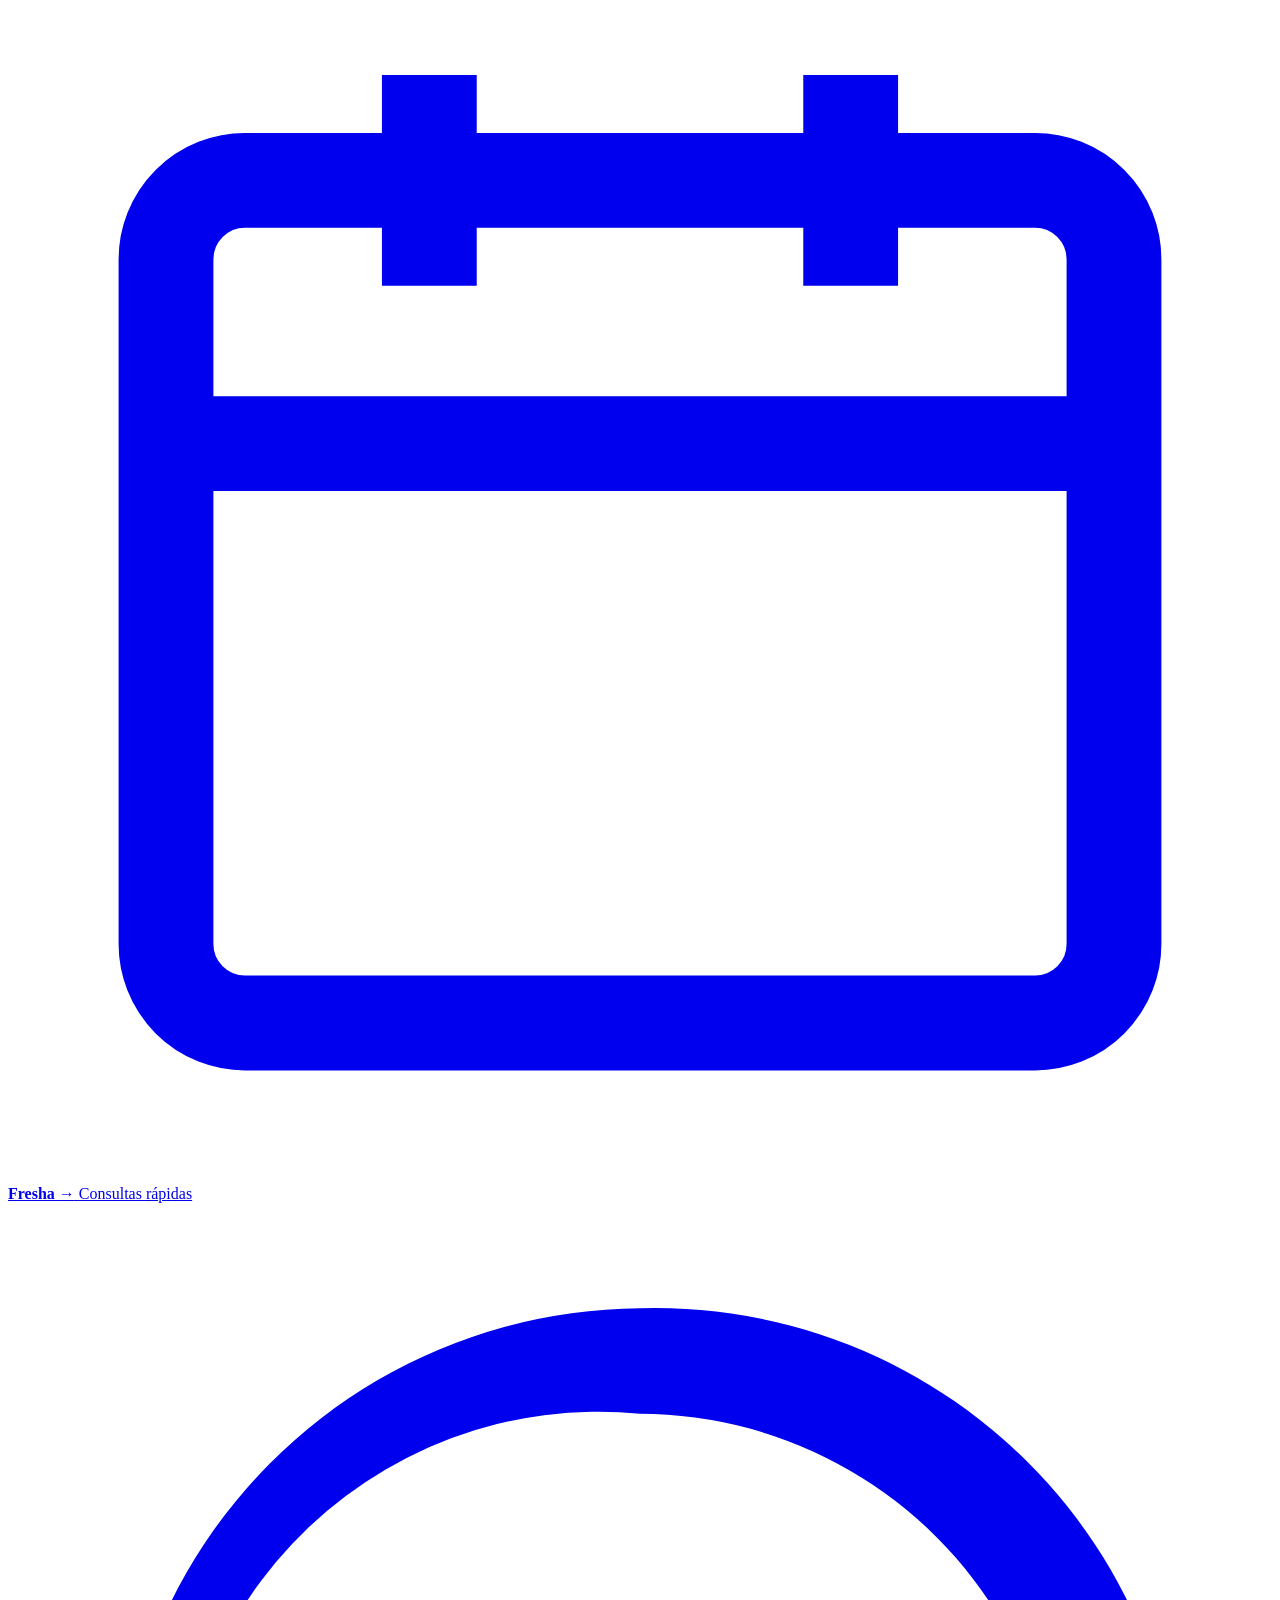
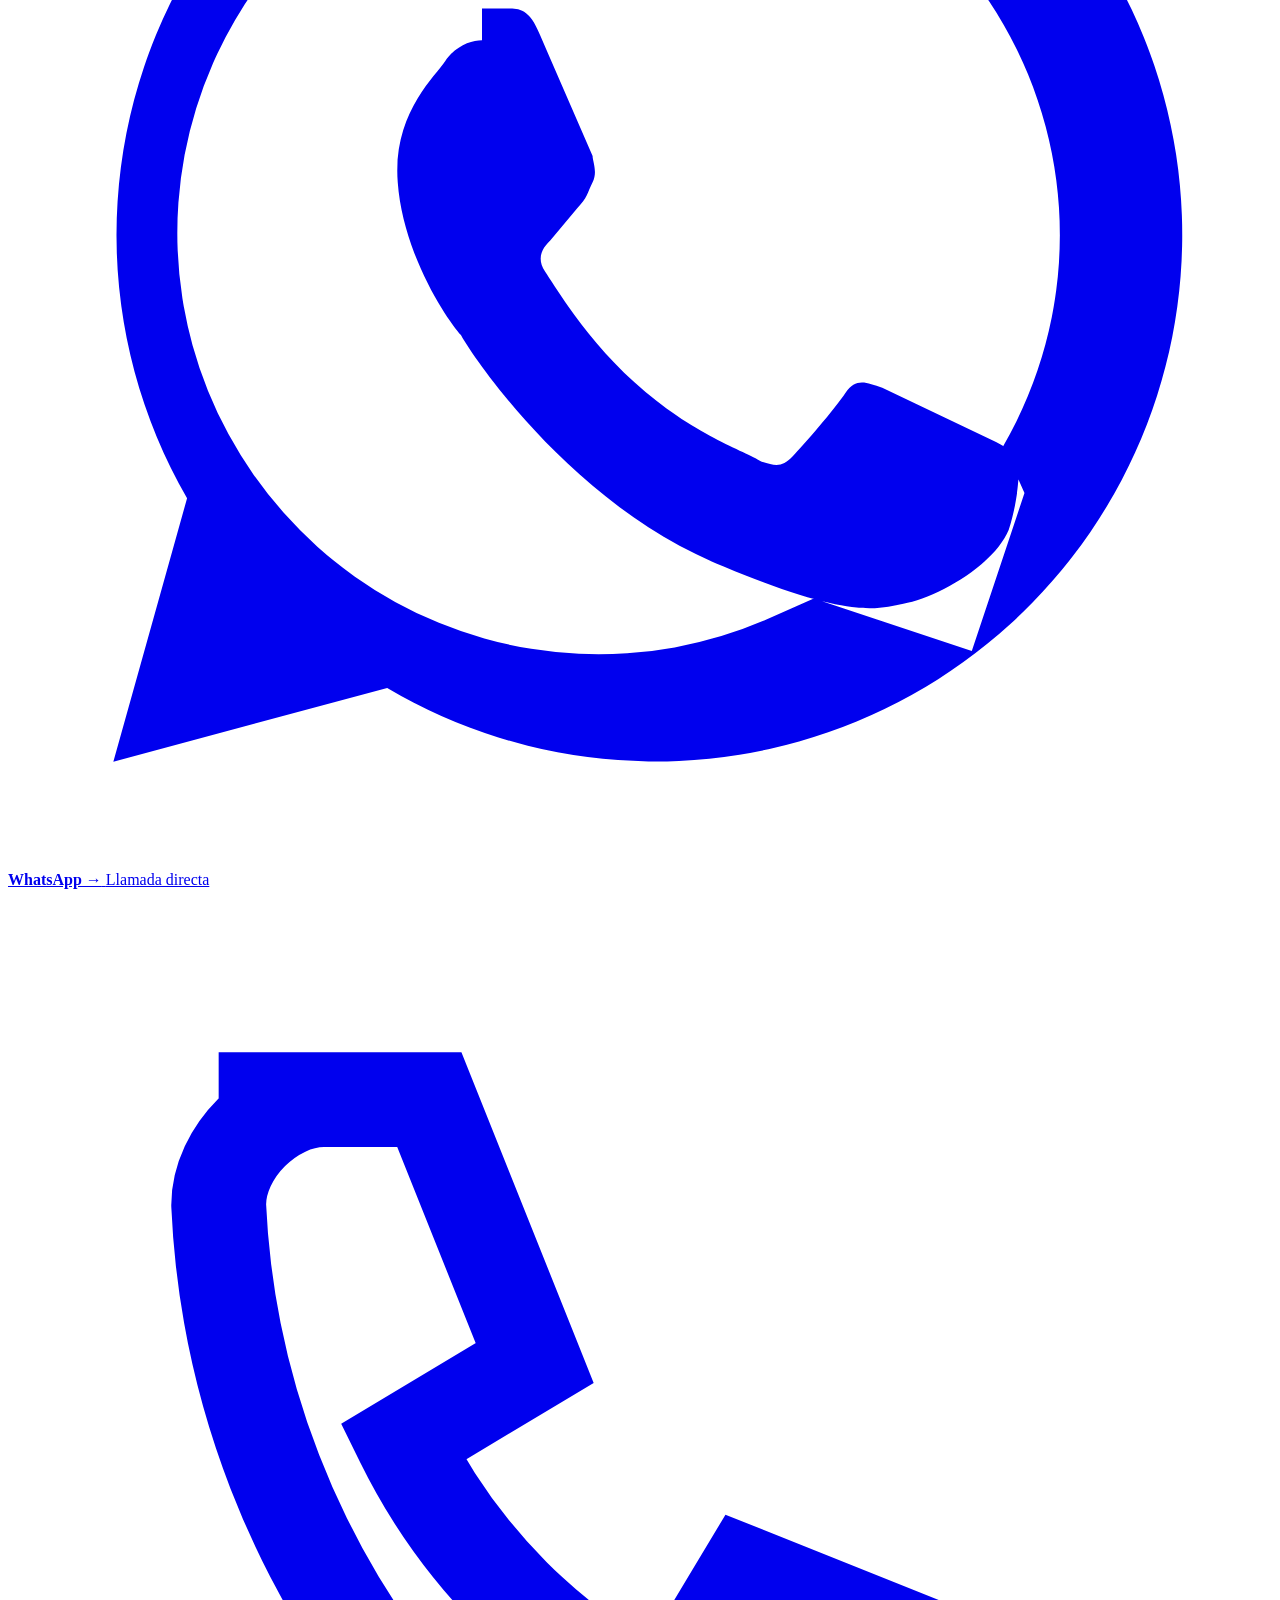
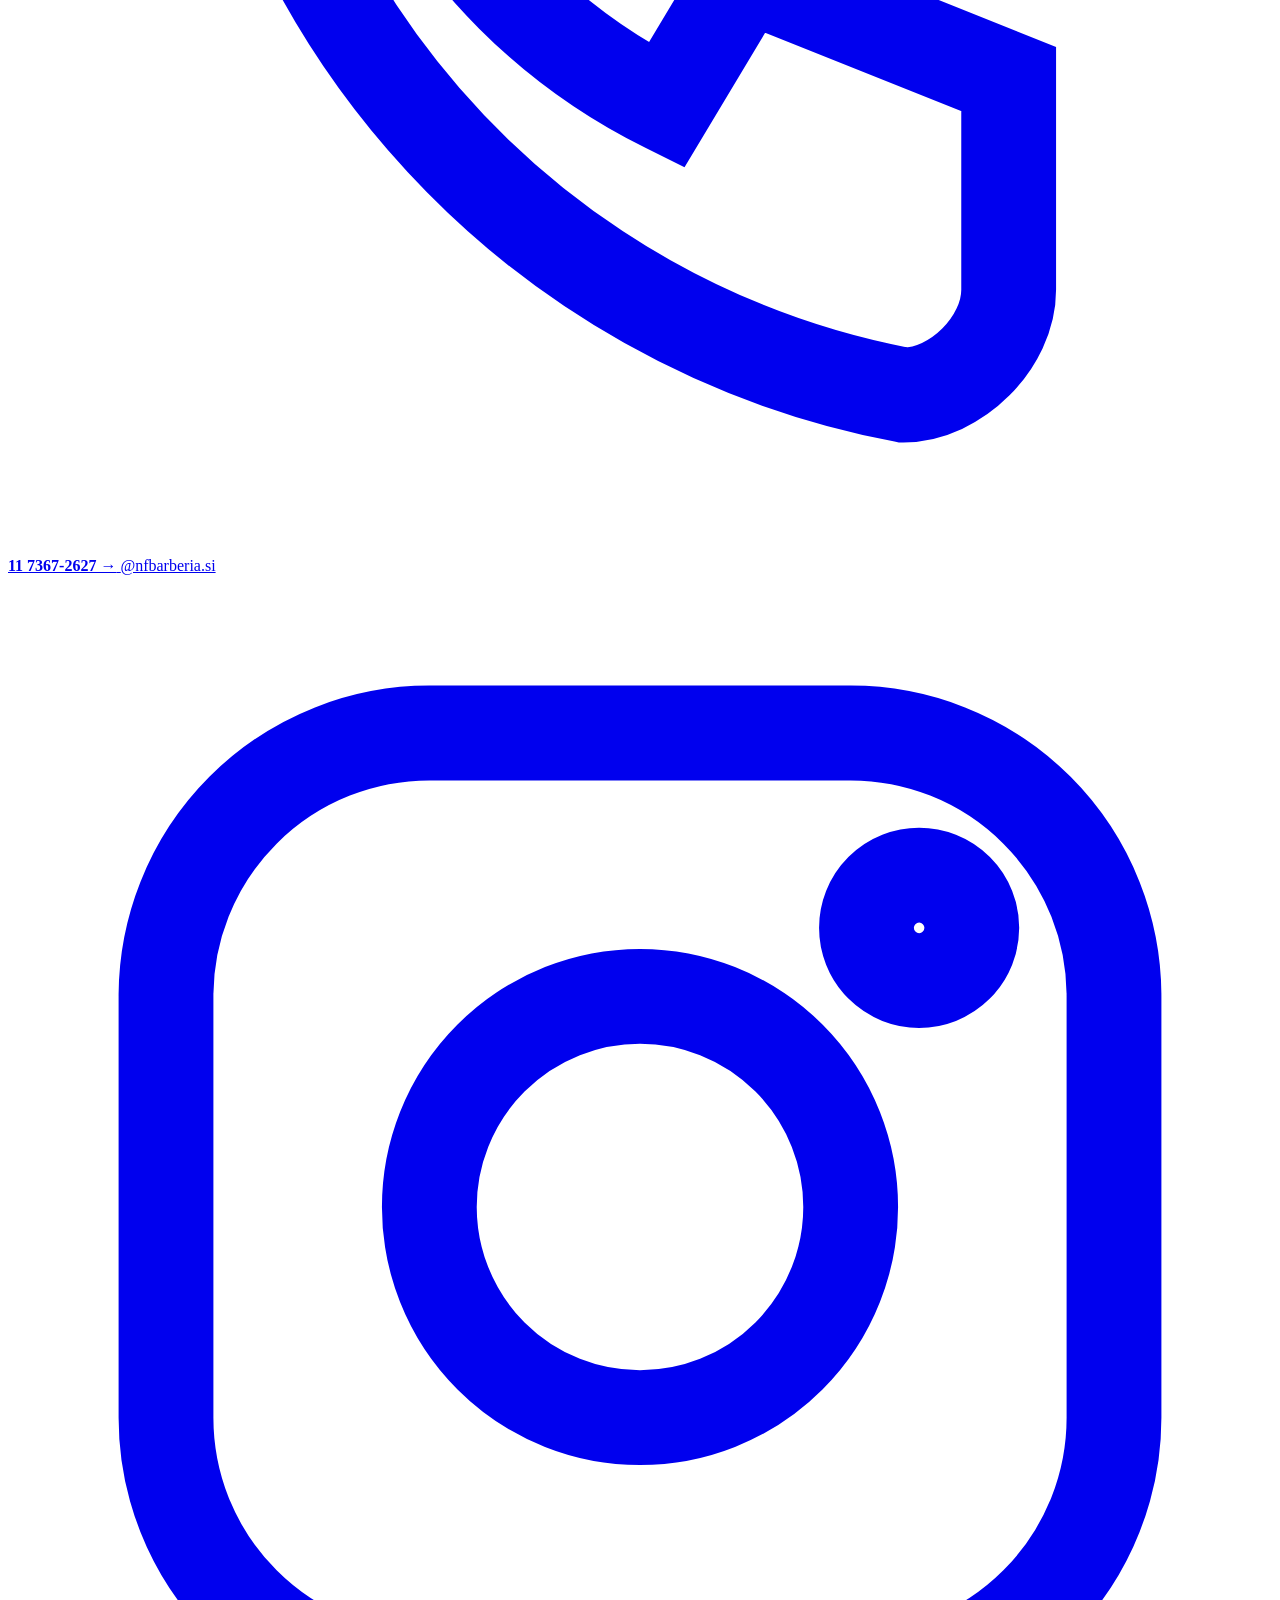
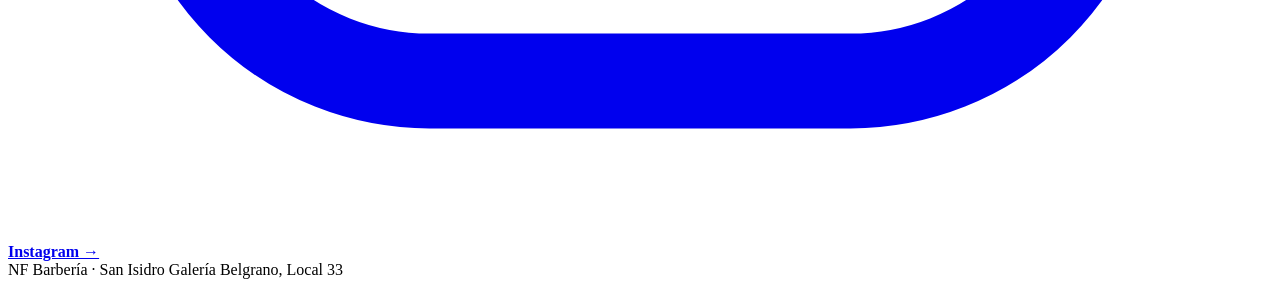
==== commit a21b0bc9: "Add files via upload" ====
--- a/index.html
+++ b/index.html
@@ -1,42 +1,102 @@
 <!DOCTYPE html>
 <html lang="es">
 <head>
-<!-- Google Tag Manager -->
+
+<!-- =========================================================
+     GOOGLE TAG MANAGER (head)
+     ========================================================= -->
 <script>(function(w,d,s,l,i){w[l]=w[l]||[];w[l].push({'gtm.start':
 new Date().getTime(),event:'gtm.js'});var f=d.getElementsByTagName(s)[0],
 j=d.createElement(s),dl=l!='dataLayer'?'&l='+l:'';j.async=true;j.src=
 'https://www.googletagmanager.com/gtm.js?id='+i+dl;f.parentNode.insertBefore(j,f);
 })(window,document,'script','dataLayer','GTM-MN6VZDSJ');</script>
 <!-- End Google Tag Manager -->
+
 <meta charset="UTF-8">
 <meta name="viewport" content="width=device-width, initial-scale=1, viewport-fit=cover">
 <meta name="theme-color" content="#121110">
 <meta name="robots" content="index, follow">
-<title>NF Barbería San Isidro | Cortes de cabello, barba y afeitado clásico</title>
-<meta name="description" content="Barbería en San Isidro con más de 10 años de experiencia. Cortes de precisión, barba y afeitado con ritual de toalla. Galería Belgrano, Local 33, Subsuelo. 4.9★. Reservá tu turno online.">
+<title>NF Barbería San Isidro | Corte, Barba y Afeitado Clásico</title>
+<!-- SEO: description recortada a ~155 caracteres — Google corta (con "...") las que
+     pasan de ~160, y eso se ve poco prolijo en el resultado de búsqueda -->
+<meta name="description" content="Barbería en San Isidro con +10 años de experiencia. Cortes de precisión, barba y afeitado con ritual de toalla. 4.9★ (305 reseñas). Reservá tu turno online.">
 <meta name="keywords" content="barbería San Isidro, corte de pelo San Isidro, barbero San Isidro, afeitado clásico, NF Barbería">
 <meta name="author" content="NF Barbería">
-<!-- Cuando publiques con tu dominio final, actualizá estas 3 líneas (canonical y og:url) con la URL real -->
-<link rel="canonical" href="https://nfbarberia.com.ar/">
+
+<!-- =========================================================
+     URL CANÓNICA
+     CORREGIDO: antes apuntaba a nfbarberia.com.ar, un dominio
+     que no se compró. Ahora apunta a la URL real del sitio
+     publicado en GitHub Pages. Si en el futuro comprás un
+     dominio propio, esta es la única línea (+ og:url + el
+     "url" del JSON-LD más abajo) que hay que actualizar.
+     ========================================================= -->
+<link rel="canonical" href="https://nicolasflorio1105.github.io/Nfbarberia/">
+
 <meta property="og:type" content="business.business">
 <meta property="og:title" content="NF Barbería San Isidro | Cortes con oficio, no con apuro">
 <meta property="og:description" content="Más de 10 años de experiencia. Cortes de precisión, barba y afeitado clásico en Galería Belgrano, San Isidro. 4.9★. Reservá tu turno.">
-<meta property="og:url" content="https://nfbarberia.com.ar/">
+<meta property="og:url" content="https://nicolasflorio1105.github.io/Nfbarberia/">
 <meta property="og:locale" content="es_AR">
 <meta property="og:site_name" content="NF Barbería">
-<meta name="twitter:card" content="summary">
+<!-- Imagen de vista previa al compartir el link (WhatsApp/Instagram/Facebook):
+     usa tu logo real sobre el fondo de marca. Si en algún momento preferís
+     una foto del local o de un corte en vez de esta tarjeta con el logo,
+     reemplazá assets/img/og-cover.jpg por una imagen de 1200x630px. -->
+<meta property="og:image" content="https://nicolasflorio1105.github.io/Nfbarberia/assets/img/og-cover.jpg">
+<meta property="og:image:width" content="1200">
+<meta property="og:image:height" content="630">
+<meta name="twitter:card" content="summary_large_image">
 <meta name="twitter:title" content="NF Barbería San Isidro">
 <meta name="twitter:description" content="Cortes con oficio, no con apuro. Más de 10 años de experiencia en San Isidro.">
+<meta name="twitter:image" content="https://nicolasflorio1105.github.io/Nfbarberia/assets/img/og-cover.jpg">
+
+<!-- =========================================================
+     ÍCONOS DEL SITIO (favicon)
+     Generados a partir de tu logo real (el isotipo NF sin el
+     texto "BARBERIA", que a 16-32px no se lee) sobre un fondo
+     negro de marca. Si el logo cambia, solo hay que volver a
+     generar estos mismos archivos con el mismo nombre.
+     ========================================================= -->
+<link rel="icon" type="image/png" sizes="32x32" href="assets/img/favicon-32.png">
+<link rel="icon" type="image/png" sizes="16x16" href="assets/img/favicon-16.png">
+<link rel="apple-touch-icon" sizes="180x180" href="assets/img/apple-touch-icon.png">
+<link rel="icon" href="assets/img/favicon.ico">
+
 <link rel="preconnect" href="https://fonts.googleapis.com">
 <link rel="preconnect" href="https://fonts.gstatic.com" crossorigin>
 <link href="https://fonts.googleapis.com/css2?family=Fraunces:opsz,wght@9..144,400;9..144,500;9..144,600&family=Work+Sans:wght@400;500;600&display=swap" rel="stylesheet">
+
+<!-- =========================================================
+     CSS — separado en módulos (ver carpeta /css)
+     ========================================================= -->
+<link rel="stylesheet" href="css/variables.css">
+<link rel="stylesheet" href="css/base.css">
+<link rel="stylesheet" href="css/components.css">
+<link rel="stylesheet" href="css/sections.css">
+
+<!-- =========================================================
+     DATOS ESTRUCTURADOS (Schema.org) para Google
+     CORREGIDO: "url" apuntaba al dominio no comprado.
+     "image" apuntaba a un logo.png que no existía (404).
+     NUEVO: se agregó "logo" con tu logo real.
+     SOBRE LOS HORARIOS: me dijiste que se atienden por cita
+     previa, sin horario fijo de atención al público — así que
+     NO agregué "openingHoursSpecification" (poner horarios fijos
+     ahí sería incorrecto y podría confundir a alguien que llega
+     sin turno). En cambio agregué "potentialAction" con tipo
+     "ReserveAction": le dice a Google explícitamente que este
+     negocio funciona a reserva, y cuál es el link para reservar.
+     Esto es lo técnicamente correcto para tu caso.
+     ========================================================= -->
 <script type="application/ld+json">
 {
   "@context": "https://schema.org",
   "@type": "HairSalon",
   "name": "NF Barbería",
-  "image": "https://nfbarberia.com.ar/logo.png",
-  "url": "https://nfbarberia.com.ar/",
+  "image": "https://nicolasflorio1105.github.io/Nfbarberia/assets/img/og-cover.jpg",
+  "logo": "https://nicolasflorio1105.github.io/Nfbarberia/assets/img/logo.png",
+  "url": "https://nicolasflorio1105.github.io/Nfbarberia/",
   "telephone": "+5491173672627",
   "priceRange": "$$",
   "address": {
@@ -52,13 +112,31 @@
     "ratingValue": "4.9",
     "reviewCount": "305"
   },
+  "potentialAction": {
+    "@type": "ReserveAction",
+    "target": {
+      "@type": "EntryPoint",
+      "urlTemplate": "https://www.fresha.com/a/nf-barberia-san-isidro-general-manuel-belgrano-126-txnyiawe",
+      "actionPlatform": [
+        "http://schema.org/DesktopWebPlatform",
+        "http://schema.org/MobileWebPlatform"
+      ]
+    },
+    "result": {
+      "@type": "Reservation",
+      "name": "Reserva de turno en NF Barbería"
+    }
+  },
   "sameAs": [
     "https://www.instagram.com/nfbarberia.si/",
     "https://www.fresha.com/a/nf-barberia-san-isidro-general-manuel-belgrano-126-txnyiawe"
   ]
 }
 </script>
-<!-- Meta Pixel: pegá tu ID de Facebook/Instagram acá abajo, reemplazando 145715509573562 -->
+
+<!-- =========================================================
+     META PIXEL
+     ========================================================= -->
 <script>
 !function(f,b,e,v,n,t,s)
 {if(f.fbq)return;n=f.fbq=function(){n.callMethod?
@@ -75,400 +153,165 @@
 src="https://www.facebook.com/tr?id=145715509573562&ev=PageView&noscript=1"
 /></noscript>
 <!-- fin Meta Pixel -->
-<style>
-  :root{
-    --black:#121110;
-    --charcoal:#1c1a18;
-    --gold:#b8925a;
-    --gold-bright:#d4af6a;
-    --ivory:#f3ede2;
-    --ivory-dim:#c9c0ae;
-    --line:#3a352e;
-  }
-  *{box-sizing:border-box; margin:0; padding:0;}
-  html{scroll-behavior:smooth;}
-  body{
-    background:var(--black);
-    color:var(--ivory);
-    font-family:'Work Sans', sans-serif;
-    line-height:1.6;
-    -webkit-font-smoothing:antialiased;
-  }
-  h1,h2,h3{
-    font-family:'Fraunces', serif;
-    font-weight:500;
-    line-height:1.15;
-    color:var(--ivory);
-  }
-  a{color:inherit; text-decoration:none;}
-  img{max-width:100%; display:block;}
-  .wrap{max-width:640px; margin:0 auto; padding:0 24px;}
-
-  /* HERO */
-  header.hero{
-    padding:64px 0 56px;
-    border-bottom:1px solid var(--line);
-    position:relative;
-  }
-  .mark{
-    font-family:'Fraunces', serif;
-    font-size:15px;
-    letter-spacing:0.14em;
-    color:var(--gold-bright);
-    margin-bottom:28px;
-  }
-  .logo{
-    width:104px;
-    height:auto;
-    margin-bottom:28px;
-  }
-  h1.title{
-    font-size:clamp(38px, 9vw, 54px);
-    max-width:9ch;
-  }
-  .title em{
-    font-style:italic;
-    color:var(--gold-bright);
-  }
-  .lede{
-    margin-top:18px;
-    font-size:17px;
-    color:var(--ivory-dim);
-    max-width:34ch;
-  }
-  .hero-cta{
-    display:flex;
-    gap:12px;
-    margin-top:32px;
-    flex-wrap:wrap;
-  }
-  .btn{
-    display:inline-block;
-    padding:13px 22px;
-    font-size:15px;
-    font-weight:500;
-    border-radius:2px;
-    border:1px solid var(--gold);
-  }
-  .btn-solid{
-    background:var(--gold);
-    color:var(--black);
-  }
-  .btn-outline{
-    color:var(--ivory);
-    border-color:var(--line);
-  }
-  .btn-outline:hover, .btn-solid:hover{border-color:var(--gold-bright);}
-
-  .rating{
-    display:flex;
-    align-items:center;
-    gap:10px;
-    margin-top:28px;
-    font-size:14px;
-    color:var(--ivory-dim);
-  }
-  .rating strong{
-    color:var(--gold-bright);
-    font-family:'Fraunces', serif;
-    font-size:20px;
-  }
-
-  /* SECTIONS */
-  section{
-    padding:52px 0;
-    border-bottom:1px solid var(--line);
-  }
-  section:last-of-type{border-bottom:none;}
-  h2.h2{
-    font-size:26px;
-    margin-bottom:22px;
-  }
-
-  .perks{
-    display:flex;
-    flex-direction:column;
-  }
-  .perk-row{
-    padding:16px 0;
-    border-top:1px solid var(--line);
-  }
-  .perk-row:first-child{border-top:none; padding-top:0;}
-  .perk-name{
-    font-family:'Fraunces', serif;
-    font-size:18px;
-    color:var(--gold-bright);
-  }
-  .perk-note{
-    font-size:14px;
-    color:var(--ivory-dim);
-    margin-top:3px;
-  }
-
-  .services{
-    display:flex;
-    flex-direction:column;
-  }
-  .service-row{
-    display:flex;
-    justify-content:space-between;
-    align-items:baseline;
-    padding:16px 0;
-    border-top:1px solid var(--line);
-  }
-  .service-row:last-child{padding-bottom:0;}
-  .service-name{font-size:17px; color:var(--ivory);}
-  .service-note{font-size:13px; color:var(--ivory-dim); margin-top:3px;}
-  .service-link{
-    font-size:13px;
-    color:var(--gold-bright);
-    white-space:nowrap;
-    padding-left:16px;
-  }
-
-  .quote{
-    font-family:'Fraunces', serif;
-    font-style:italic;
-    font-size:19px;
-    color:var(--ivory);
-    max-width:36ch;
-    line-height:1.5;
-  }
-  .quote-src{
-    margin-top:14px;
-    font-size:13px;
-    color:var(--ivory-dim);
-  }
-
-  .review-carousel{
-    overflow:hidden;
-  }
-  .review-track{
-    display:flex;
-    transition:transform 0.6s ease;
-  }
-  .review-slide{
-    flex:0 0 100%;
-    min-width:100%;
-  }
-  .review-dots{
-    display:flex;
-    gap:8px;
-    margin-top:28px;
-  }
-  .review-dot{
-    width:7px;
-    height:7px;
-    border-radius:50%;
-    background:var(--line);
-    cursor:pointer;
-    transition:background 0.3s;
-  }
-  .review-dot.active{
-    background:var(--gold-bright);
-  }
-
-  .location-block p{
-    color:var(--ivory-dim);
-    font-size:15px;
-    margin-bottom:6px;
-  }
-  .location-note{
-    margin-top:16px;
-    padding:14px 16px;
-    background:var(--charcoal);
-    border-left:2px solid var(--gold);
-    font-size:14px;
-    color:var(--ivory-dim);
-  }
-  .map-frame{
-    margin-top:20px;
-    border-radius:2px;
-    overflow:hidden;
-    border:1px solid var(--line);
-  }
-  .map-cta{
-    display:flex;
-    align-items:center;
-    justify-content:center;
-    gap:12px;
-    padding:32px 20px;
-    background:var(--charcoal);
-    color:var(--gold-bright);
-    font-family:'Fraunces', serif;
-    font-size:17px;
-  }
-  .map-cta:hover{background:#232019;}
-
-  .contact-grid{
-    display:flex;
-    flex-direction:column;
-    gap:1px;
-    background:var(--line);
-    border:1px solid var(--line);
-  }
-  .contact-item{
-    background:var(--black);
-    padding:20px;
-    display:flex;
-    justify-content:space-between;
-    align-items:center;
-    gap:14px;
-  }
-  .contact-item .label{
-    display:flex;
-    align-items:center;
-    gap:14px;
-  }
-  .contact-item .icon{
-    width:22px;
-    height:22px;
-    flex-shrink:0;
-    color:var(--gold-bright);
-  }
-  .contact-item .label .icon{
-    width:20px;
-    height:20px;
-  }
-  .contact-item > span:not(.label){color:var(--ivory-dim); font-size:14px;}
-  .contact-item strong{
-    font-family:'Fraunces', serif;
-    font-weight:500;
-    font-size:16px;
-    color:var(--gold-bright);
-    white-space:nowrap;
-  }
-
-  footer{
-    padding:32px 0 48px;
-    font-size:13px;
-    color:var(--ivory-dim);
-    display:flex;
-    justify-content:space-between;
-    flex-wrap:wrap;
-    gap:8px;
-  }
-
-  @media (max-width:480px){
-    .contact-item{flex-wrap:wrap;}
-    .service-row{flex-direction:column; align-items:flex-start;}
-    .service-link{padding-left:0; margin-top:4px;}
-  }
-
-  @media (max-width:360px){
-    .wrap{padding:0 18px;}
-    .hero-cta .btn{flex:1 1 100%; text-align:center;}
-  }
-
-  @media (prefers-reduced-motion: reduce){
-    html{scroll-behavior:auto;}
-    .review-track{transition:none;}
-    *{animation-duration:0.01ms !important; transition-duration:0.01ms !important;}
-  }
-
-  a:focus-visible, .review-dot:focus-visible{
-    outline:2px solid var(--gold-bright);
-    outline-offset:3px;
-  }
-</style>
+
 </head>
 <body>
-<!-- Google Tag Manager (noscript) -->
+
+<!-- =========================================================
+     GOOGLE TAG MANAGER (noscript)
+     NUEVO: faltaba este bloque justo después de <body>.
+     Es requisito de Google para que GTM funcione también
+     con JavaScript deshabilitado.
+     ========================================================= -->
 <noscript><iframe src="https://www.googletagmanager.com/ns.html?id=GTM-MN6VZDSJ"
 height="0" width="0" style="display:none;visibility:hidden"></iframe></noscript>
-<!-- End Google Tag Manager (noscript) -->
-
-<main class="wrap">
-
-  <header class="hero">
-    <img class="logo" src="[data-uri]" alt="NF Barbería">
-    <h1 class="title">Cortes con <em>oficio</em>, no con apuro.</h1>
-    <p class="lede">Más de 10 años dando forma al estilo de San Isidro. Cortes de precisión, afeitado clásico y atención al detalle en cada visita.</p>
-    <div class="hero-cta">
-      <a class="btn btn-solid" href="https://www.fresha.com/a/nf-barberia-san-isidro-general-manuel-belgrano-126-txnyiawe" target="_blank" rel="noopener">
-        <svg class="icon" viewBox="0 0 24 24" fill="none" stroke="currentColor" stroke-width="1.8" style="width:16px;height:16px;display:inline-block;vertical-align:-3px;margin-right:8px;" aria-hidden="true"><rect x="3" y="5" width="18" height="16" rx="1.5"/><path d="M3 10h18M8 3v4M16 3v4"/></svg>Reservar turno
-      </a>
-      <a class="btn btn-outline" href="https://wa.me/5491173672627" target="_blank" rel="noopener">
-        <svg class="icon" viewBox="0 0 24 24" fill="currentColor" style="width:16px;height:16px;display:inline-block;vertical-align:-3px;margin-right:8px;" aria-hidden="true"><path d="M12 2a10 10 0 00-8.6 15L2 22l5.2-1.4A10 10 0 1012 2zm0 2a8 8 0 016.9 12l.4.9-1 3-3-1-.9.4A8 8 0 1112 4zm-3 4.3c-.2 0-.5.1-.7.4-.2.3-1 1-.9 2.3.1 1.4 1 2.7 1.2 2.9.1.2 2 3.2 5 4.4 2.4 1 2.9.8 3.4.7.6-.1 1.7-.7 2-1.4.2-.6.2-1.2.2-1.3-.1-.2-.3-.3-.5-.4l-2.1-1c-.3-.1-.5-.2-.7.1-.2.3-.8 1-1 1.2-.2.2-.3.2-.6.1-.3-.2-1.3-.5-2.4-1.5-.9-.8-1.5-1.8-1.7-2.1-.2-.3 0-.5.1-.6l.5-.6c.2-.2.2-.3.3-.5.1-.2 0-.4 0-.5l-1-2.3c-.2-.5-.4-.5-.6-.5h-.5z"/></svg>Escribir por WhatsApp
-      </a>
-    </div>
-    <div class="rating">
-      <svg class="icon" viewBox="0 0 24 24" fill="currentColor" style="width:18px;height:18px;color:var(--gold-bright);" aria-hidden="true"><path d="M12 2l2.9 6.6 7.1.7-5.4 4.7 1.6 7-6.2-3.7-6.2 3.7 1.6-7-5.4-4.7 7.1-.7z"/></svg>
+
+<!-- NUEVO: link de accesibilidad, invisible hasta que alguien navega
+     con teclado. Permite saltar la barra fija e ir directo al contenido. -->
+<a class="skip-link" href="#main-content">Saltar al contenido principal</a>
+
+<!-- =========================================================
+     BARRA FIJA — Reservar + WhatsApp
+     Pedido explícito: son "lo primero" que se ve y quedan
+     siempre visibles arriba, incluso al scrollear.
+     ========================================================= -->
+<div class="sticky-cta-bar">
+  <img class="sticky-cta-bar__brand" src="assets/img/logo.png" alt="NF Barbería" width="120" height="119">
+  <div class="sticky-cta-bar__actions">
+    <a class="btn btn-solid btn-compact js-track-reservar"
+       data-origen="barra_fija"
+       href="https://www.fresha.com/a/nf-barberia-san-isidro-general-manuel-belgrano-126-txnyiawe"
+       target="_blank" rel="noopener">
+      <svg viewBox="0 0 24 24" fill="none" stroke="currentColor" stroke-width="1.8" aria-hidden="true"><rect x="3" y="5" width="18" height="16" rx="1.5"/><path d="M3 10h18M8 3v4M16 3v4"/></svg>
+      <span class="btn-label">Reservar</span>
+    </a>
+    <a class="btn btn-outline btn-compact js-track-whatsapp"
+       data-origen="barra_fija"
+       href="https://wa.me/5491173672627"
+       target="_blank" rel="noopener">
+      <svg viewBox="0 0 24 24" fill="currentColor" aria-hidden="true"><path d="M12 2a10 10 0 00-8.6 15L2 22l5.2-1.4A10 10 0 1012 2zm0 2a8 8 0 016.9 12l.4.9-1 3-3-1-.9.4A8 8 0 1112 4zm-3 4.3c-.2 0-.5.1-.7.4-.2.3-1 1-.9 2.3.1 1.4 1 2.7 1.2 2.9.1.2 2 3.2 5 4.4 2.4 1 2.9.8 3.4.7.6-.1 1.7-.7 2-1.4.2-.6.2-1.2.2-1.3-.1-.2-.3-.3-.5-.4l-2.1-1c-.3-.1-.5-.2-.7.1-.2.3-.8 1-1 1.2-.2.2-.3.2-.6.1-.3-.2-1.3-.5-2.4-1.5-.9-.8-1.5-1.8-1.7-2.1-.2-.3 0-.5.1-.6l.5-.6c.2-.2.2-.3.3-.5.1-.2 0-.4 0-.5l-1-2.3c-.2-.5-.4-.5-.6-.5h-.5z"/></svg>
+      <span class="btn-label">WhatsApp</span>
+    </a>
+  </div>
+</div>
+
+<main id="main-content">
+
+  <!-- =======================================================
+       1. HERO — impacto y posicionamiento
+       ======================================================= -->
+  <header class="hero wrap">
+    <img class="hero__logo" src="assets/img/logo.png" alt="NF Barbería" width="104" height="103">
+    <p class="hero__mark">NF BARBERÍA · SAN ISIDRO</p>
+    <h1 class="hero__title">Cortes con <em>oficio</em>, no con apuro.</h1>
+    <p class="hero__lede">Más de 10 años dando forma al estilo de San Isidro. Cortes de precisión, afeitado clásico y atención al detalle en cada visita.</p>
+    <div class="hero__cta">
+      <a class="btn btn-solid js-track-reservar" data-origen="hero"
+         href="https://www.fresha.com/a/nf-barberia-san-isidro-general-manuel-belgrano-126-txnyiawe"
+         target="_blank" rel="noopener">
+        <svg viewBox="0 0 24 24" fill="none" stroke="currentColor" stroke-width="1.8" aria-hidden="true"><rect x="3" y="5" width="18" height="16" rx="1.5"/><path d="M3 10h18M8 3v4M16 3v4"/></svg>
+        Reservar turno
+      </a>
+      <a class="btn btn-outline js-track-whatsapp" data-origen="hero"
+         href="https://wa.me/5491173672627"
+         target="_blank" rel="noopener">
+        <svg viewBox="0 0 24 24" fill="currentColor" aria-hidden="true"><path d="M12 2a10 10 0 00-8.6 15L2 22l5.2-1.4A10 10 0 1012 2zm0 2a8 8 0 016.9 12l.4.9-1 3-3-1-.9.4A8 8 0 1112 4zm-3 4.3c-.2 0-.5.1-.7.4-.2.3-1 1-.9 2.3.1 1.4 1 2.7 1.2 2.9.1.2 2 3.2 5 4.4 2.4 1 2.9.8 3.4.7.6-.1 1.7-.7 2-1.4.2-.6.2-1.2.2-1.3-.1-.2-.3-.3-.5-.4l-2.1-1c-.3-.1-.5-.2-.7.1-.2.3-.8 1-1 1.2-.2.2-.3.2-.6.1-.3-.2-1.3-.5-2.4-1.5-.9-.8-1.5-1.8-1.7-2.1-.2-.3 0-.5.1-.6l.5-.6c.2-.2.2-.3.3-.5.1-.2 0-.4 0-.5l-1-2.3c-.2-.5-.4-.5-.6-.5h-.5z"/></svg>
+        Escribir por WhatsApp
+      </a>
+    </div>
+    <div class="rating hero__rating">
+      <svg class="icon" viewBox="0 0 24 24" fill="currentColor" aria-hidden="true"><path d="M12 2l2.9 6.6 7.1.7-5.4 4.7 1.6 7-6.2-3.7-6.2 3.7 1.6-7-5.4-4.7 7.1-.7z"/></svg>
       <strong>4.9</strong>
       <span>calificación de clientes en Fresha y Google · +10 años de experiencia</span>
     </div>
   </header>
 
-  <section id="experiencia">
-    <h2 class="h2">La experiencia NF</h2>
-    <div class="perks">
-      <div class="perk-row">
-        <div class="perk-name">Café de cortesía</div>
-        <div class="perk-note">Te invitamos algo mientras esperás o te acomodás</div>
-      </div>
-      <div class="perk-row">
-        <div class="perk-name">Sillón con masajeador</div>
-        <div class="perk-note">Relajate durante el corte, no solo te cortás el pelo</div>
-      </div>
-      <div class="perk-row">
-        <div class="perk-name">+10 años de oficio</div>
-        <div class="perk-note">Cortes de precisión y afeitado clásico, sin apuro</div>
-      </div>
-    </div>
-  </section>
-
-  <section id="servicios">
+  <!-- =======================================================
+       2. SHOWREEL — video principal
+       Video real cargado: tu reel de la coloración + masaje,
+       convertido de HEVC a H.264 (el formato que anda en todos
+       los navegadores) y comprimido de 21.7MB a 5.3MB para que
+       cargue rápido. El poster (la imagen que se ve antes de
+       reproducir) es un frame real del propio video.
+       ======================================================= -->
+  <section class="showreel wrap" id="showreel">
+    <h2 class="h2">Mirá cómo trabajamos</h2>
+    <div class="showreel__frame">
+      <video
+        poster="assets/img/showreel-poster.jpg"
+        autoplay muted loop playsinline preload="metadata"
+        aria-label="Video de presentación de NF Barbería">
+        <source src="assets/video/showreel.mp4" type="video/mp4">
+      </video>
+      <button class="showreel__sound" aria-label="Activar sonido" type="button">🔇</button>
+    </div>
+    <p class="showreel__caption">
+      Video de nuestro trabajo día a día. Mirá más en
+      <a href="https://www.instagram.com/nfbarberia.si/" target="_blank" rel="noopener">@nfbarberia.si</a>.
+    </p>
+  </section>
+
+  <!-- =======================================================
+       3. SERVICIOS
+       Para agregar un servicio: copiá un .row-item completo
+       y cambiá el nombre, la duración y (si corresponde)
+       el link de Fresha.
+       ======================================================= -->
+  <section class="wrap" id="servicios">
     <h2 class="h2" style="display:flex; align-items:center; gap:12px;">
-      <svg viewBox="0 0 24 24" fill="none" stroke="currentColor" stroke-width="1.6" style="width:24px;height:24px;color:var(--gold-bright); flex-shrink:0;" aria-hidden="true"><circle cx="6" cy="6" r="2.6"/><circle cx="6" cy="18" r="2.6"/><path d="M8.2 7.6L20 19M20 5L8.2 16.4"/></svg>
+      <svg viewBox="0 0 24 24" fill="none" stroke="currentColor" stroke-width="1.6" style="width:24px;height:24px;color:var(--color-gold-bright); flex-shrink:0;" aria-hidden="true"><circle cx="6" cy="6" r="2.6"/><circle cx="6" cy="18" r="2.6"/><path d="M8.2 7.6L20 19M20 5L8.2 16.4"/></svg>
       Servicios
     </h2>
-    <div class="services">
-      <div class="service-row">
-        <div>
-          <div class="service-name">Corte de cabello</div>
-          <div class="service-note">40 min</div>
-        </div>
-        <a class="service-link" href="https://www.fresha.com/a/nf-barberia-san-isidro-general-manuel-belgrano-126-txnyiawe" target="_blank" rel="noopener">Reservar →</a>
-      </div>
-      <div class="service-row">
-        <div>
-          <div class="service-name">Corte de barba</div>
-          <div class="service-note">20 min</div>
-        </div>
-        <a class="service-link" href="https://www.fresha.com/a/nf-barberia-san-isidro-general-manuel-belgrano-126-txnyiawe" target="_blank" rel="noopener">Reservar →</a>
-      </div>
-      <div class="service-row">
-        <div>
-          <div class="service-name">Corte y barba</div>
-          <div class="service-note">1 h</div>
-        </div>
-        <a class="service-link" href="https://www.fresha.com/a/nf-barberia-san-isidro-general-manuel-belgrano-126-txnyiawe" target="_blank" rel="noopener">Reservar →</a>
-      </div>
-      <div class="service-row">
-        <div>
-          <div class="service-name">Corte y afeitado con ritual de toalla</div>
-          <div class="service-note">1 h · experiencia completa</div>
-        </div>
-        <a class="service-link" href="https://www.fresha.com/a/nf-barberia-san-isidro-general-manuel-belgrano-126-txnyiawe" target="_blank" rel="noopener">Reservar →</a>
-      </div>
-      <div class="service-row">
-        <div>
-          <div class="service-name">Corte premium</div>
-          <div class="service-note">1 h · con mascarilla</div>
-        </div>
-        <a class="service-link" href="https://www.fresha.com/a/nf-barberia-san-isidro-general-manuel-belgrano-126-txnyiawe" target="_blank" rel="noopener">Reservar →</a>
-      </div>
-      <div class="service-row">
-        <div>
-          <div class="service-name">Corte y barba premium</div>
-          <div class="service-note">1 h 20 min · con mascarilla</div>
-        </div>
-        <a class="service-link" href="https://www.fresha.com/a/nf-barberia-san-isidro-general-manuel-belgrano-126-txnyiawe" target="_blank" rel="noopener">Reservar →</a>
-      </div>
-    </div>
-  </section>
-
-  <section id="resenas">
+    <div class="row-list">
+      <div class="row-item">
+        <div><div class="row-title">Corte de cabello</div><div class="row-note">40 min</div></div>
+        <a class="row-link js-track-reservar" data-origen="servicios" href="https://www.fresha.com/a/nf-barberia-san-isidro-general-manuel-belgrano-126-txnyiawe" target="_blank" rel="noopener">Reservar →</a>
+      </div>
+      <div class="row-item">
+        <div><div class="row-title">Corte de barba</div><div class="row-note">20 min</div></div>
+        <a class="row-link js-track-reservar" data-origen="servicios" href="https://www.fresha.com/a/nf-barberia-san-isidro-general-manuel-belgrano-126-txnyiawe" target="_blank" rel="noopener">Reservar →</a>
+      </div>
+      <div class="row-item">
+        <div><div class="row-title">Corte y barba</div><div class="row-note">1 h</div></div>
+        <a class="row-link js-track-reservar" data-origen="servicios" href="https://www.fresha.com/a/nf-barberia-san-isidro-general-manuel-belgrano-126-txnyiawe" target="_blank" rel="noopener">Reservar →</a>
+      </div>
+      <div class="row-item">
+        <div><div class="row-title">Corte y afeitado con ritual de toalla</div><div class="row-note">1 h · experiencia completa</div></div>
+        <a class="row-link js-track-reservar" data-origen="servicios" href="https://www.fresha.com/a/nf-barberia-san-isidro-general-manuel-belgrano-126-txnyiawe" target="_blank" rel="noopener">Reservar →</a>
+      </div>
+      <div class="row-item">
+        <div><div class="row-title">Corte premium</div><div class="row-note">1 h · con mascarilla</div></div>
+        <a class="row-link js-track-reservar" data-origen="servicios" href="https://www.fresha.com/a/nf-barberia-san-isidro-general-manuel-belgrano-126-txnyiawe" target="_blank" rel="noopener">Reservar →</a>
+      </div>
+      <div class="row-item">
+        <div><div class="row-title">Corte y barba premium</div><div class="row-note">1 h 20 min · con mascarilla</div></div>
+        <a class="row-link js-track-reservar" data-origen="servicios" href="https://www.fresha.com/a/nf-barberia-san-isidro-general-manuel-belgrano-126-txnyiawe" target="_blank" rel="noopener">Reservar →</a>
+      </div>
+    </div>
+  </section>
+
+  <!-- =======================================================
+       4. POR QUÉ NF BARBERÍA (antes "La experiencia NF")
+       ======================================================= -->
+  <section class="wrap" id="por-que">
+    <h2 class="h2">Por qué NF Barbería</h2>
+    <div class="row-list">
+      <div class="row-item">
+        <div><div class="row-title">Café de cortesía</div><div class="row-note">Te invitamos algo mientras esperás o te acomodás</div></div>
+      </div>
+      <div class="row-item">
+        <div><div class="row-title">Sillón con masajeador</div><div class="row-note">Relajate durante el corte, no solo te cortás el pelo</div></div>
+      </div>
+      <div class="row-item">
+        <div><div class="row-title">+10 años de oficio</div><div class="row-note">Cortes de precisión y afeitado clásico, sin apuro</div></div>
+      </div>
+    </div>
+  </section>
+
+  <!-- =======================================================
+       5. RESEÑAS
+       ======================================================= -->
+  <section class="wrap" id="resenas">
     <h2 class="h2">Lo que dicen los clientes</h2>
     <div class="review-carousel" id="reviewCarousel">
       <div class="review-track">
@@ -485,12 +328,13 @@
     </div>
   </section>
 
-  <section id="ubicacion">
+  <!-- =======================================================
+       6. UBICACIÓN
+       ======================================================= -->
+  <section class="wrap" id="ubicacion">
     <h2 class="h2">Dónde estamos</h2>
-    <div class="location-block">
-      <p>Gral. Manuel Belgrano 126, Subsuelo, Local 33</p>
-      <p>San Isidro, Provincia de Buenos Aires</p>
-    </div>
+    <p>Gral. Manuel Belgrano 126, Subsuelo, Local 33</p>
+    <p>San Isidro, Provincia de Buenos Aires</p>
     <div class="location-note">
       Estamos en el subsuelo de la Galería Belgrano — si es tu primera vez, buscá la entrada de la galería sobre Belgrano 126 y bajá un piso. Cualquier duda, escribinos por WhatsApp antes de venir.
     </div>
@@ -502,17 +346,20 @@
     </div>
   </section>
 
-  <section id="contacto">
+  <!-- =======================================================
+       7. CONTACTO
+       ======================================================= -->
+  <section class="wrap" id="contacto">
     <h2 class="h2">Contacto</h2>
     <div class="contact-grid">
-      <a class="contact-item" href="https://www.fresha.com/a/nf-barberia-san-isidro-general-manuel-belgrano-126-txnyiawe" target="_blank" rel="noopener">
+      <a class="contact-item js-track-reservar" data-origen="contacto" href="https://www.fresha.com/a/nf-barberia-san-isidro-general-manuel-belgrano-126-txnyiawe" target="_blank" rel="noopener">
         <span>Reservar turno</span>
         <span class="label">
           <svg class="icon" viewBox="0 0 24 24" fill="none" stroke="currentColor" stroke-width="1.8" aria-hidden="true"><rect x="3" y="5" width="18" height="16" rx="1.5"/><path d="M3 10h18M8 3v4M16 3v4"/></svg>
           <strong>Fresha →</strong>
         </span>
       </a>
-      <a class="contact-item" href="https://wa.me/5491173672627" target="_blank" rel="noopener">
+      <a class="contact-item js-track-whatsapp" data-origen="contacto" href="https://wa.me/5491173672627" target="_blank" rel="noopener">
         <span>Consultas rápidas</span>
         <span class="label">
           <svg class="icon" viewBox="0 0 24 24" fill="currentColor" aria-hidden="true"><path d="M12 2a10 10 0 00-8.6 15L2 22l5.2-1.4A10 10 0 1012 2zm0 2a8 8 0 016.9 12l.4.9-1 3-3-1-.9.4A8 8 0 1112 4zm-3 4.3c-.2 0-.5.1-.7.4-.2.3-1 1-.9 2.3.1 1.4 1 2.7 1.2 2.9.1.2 2 3.2 5 4.4 2.4 1 2.9.8 3.4.7.6-.1 1.7-.7 2-1.4.2-.6.2-1.2.2-1.3-.1-.2-.3-.3-.5-.4l-2.1-1c-.3-.1-.5-.2-.7.1-.2.3-.8 1-1 1.2-.2.2-.3.2-.6.1-.3-.2-1.3-.5-2.4-1.5-.9-.8-1.5-1.8-1.7-2.1-.2-.3 0-.5.1-.6l.5-.6c.2-.2.2-.3.3-.5.1-.2 0-.4 0-.5l-1-2.3c-.2-.5-.4-.5-.6-.5h-.5z"/></svg>
@@ -536,64 +383,19 @@
     </div>
   </section>
 
-  <footer>
+  <footer class="wrap">
     <span>NF Barbería · San Isidro</span>
     <span>Galería Belgrano, Local 33</span>
   </footer>
 
 </main>
 
-<script>
-(function(){
-  var track = document.querySelector('#reviewCarousel .review-track');
-  var slides = document.querySelectorAll('#reviewCarousel .review-slide');
-  var dotsWrap = document.getElementById('reviewDots');
-  if(!track || slides.length < 2) return;
-  var current = 0;
-  var timer;
-
-  slides.forEach(function(_, i){
-    var dot = document.createElement('div');
-    dot.className = 'review-dot' + (i === 0 ? ' active' : '');
-    dot.setAttribute('role', 'button');
-    dot.setAttribute('tabindex', '0');
-    dot.setAttribute('aria-label', 'Ver reseña ' + (i + 1));
-    dot.addEventListener('click', function(){ goTo(i); resetTimer(); });
-    dot.addEventListener('keydown', function(e){
-      if(e.key === 'Enter' || e.key === ' '){ e.preventDefault(); goTo(i); resetTimer(); }
-    });
-    dotsWrap.appendChild(dot);
-  });
-  var dots = dotsWrap.querySelectorAll('.review-dot');
-
-  function goTo(i){
-    current = i;
-    track.style.transform = 'translateX(-' + (i * 100) + '%)';
-    dots.forEach(function(d, j){ d.classList.toggle('active', j === i); });
-  }
-  function next(){ goTo((current + 1) % slides.length); }
-  function resetTimer(){
-    clearInterval(timer);
-    timer = setInterval(next, 5000);
-  }
-  resetTimer();
-})();
-
-// Meta Pixel: eventos de Lead cuando tocan reservar o WhatsApp
-(function(){
-  if (typeof fbq === 'undefined') return;
-  document.querySelectorAll('a[href*="fresha.com"]').forEach(function(el){
-    el.addEventListener('click', function(){
-      fbq('track', 'Lead', { content_name: 'Reservar turno - Fresha' });
-    });
-  });
-  document.querySelectorAll('a[href*="wa.me"]').forEach(function(el){
-    el.addEventListener('click', function(){
-      fbq('track', 'Lead', { content_name: 'Contacto - WhatsApp' });
-    });
-  });
-})();
-</script>
+<!-- =========================================================
+     JS — un solo punto de entrada (type="module"), que
+     importa cada función desde /js. Ver comentario dentro
+     de main.js.
+     ========================================================= -->
+<script type="module" src="js/main.js"></script>
 
 </body>
 </html>
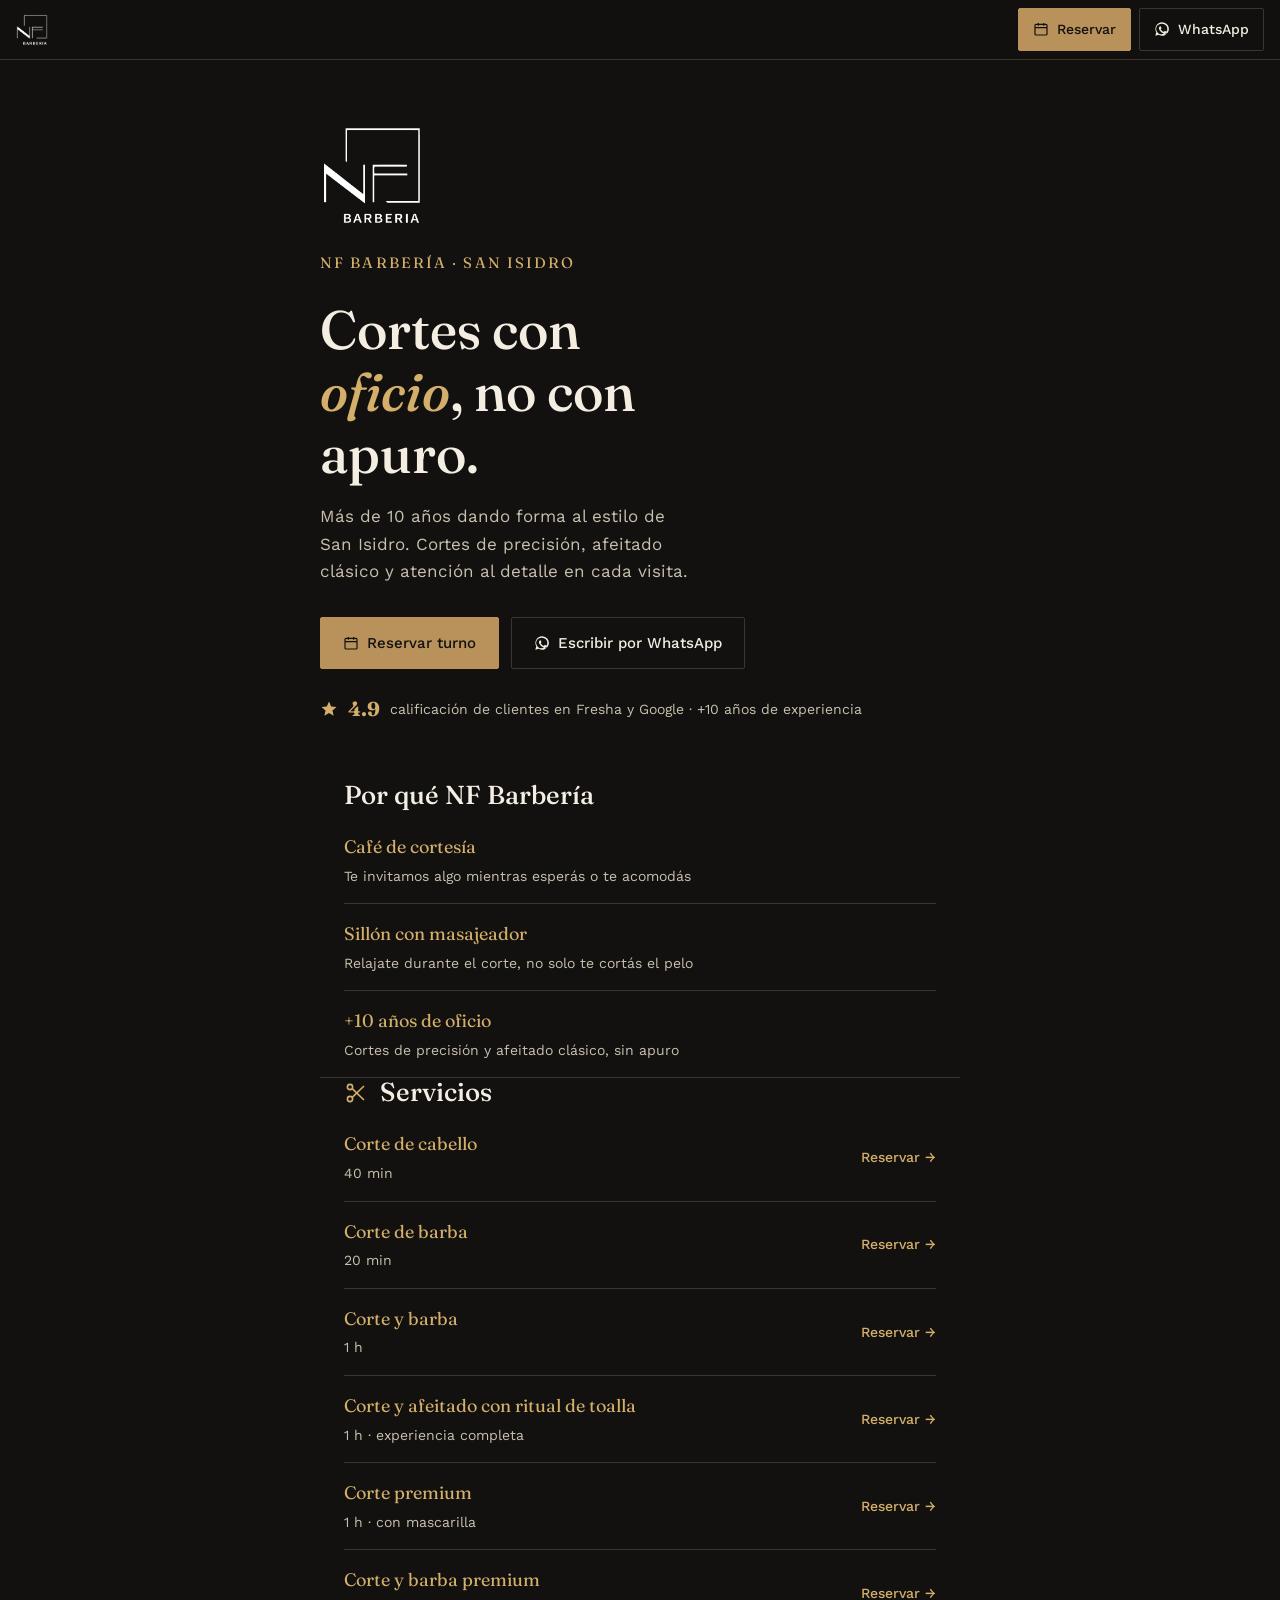
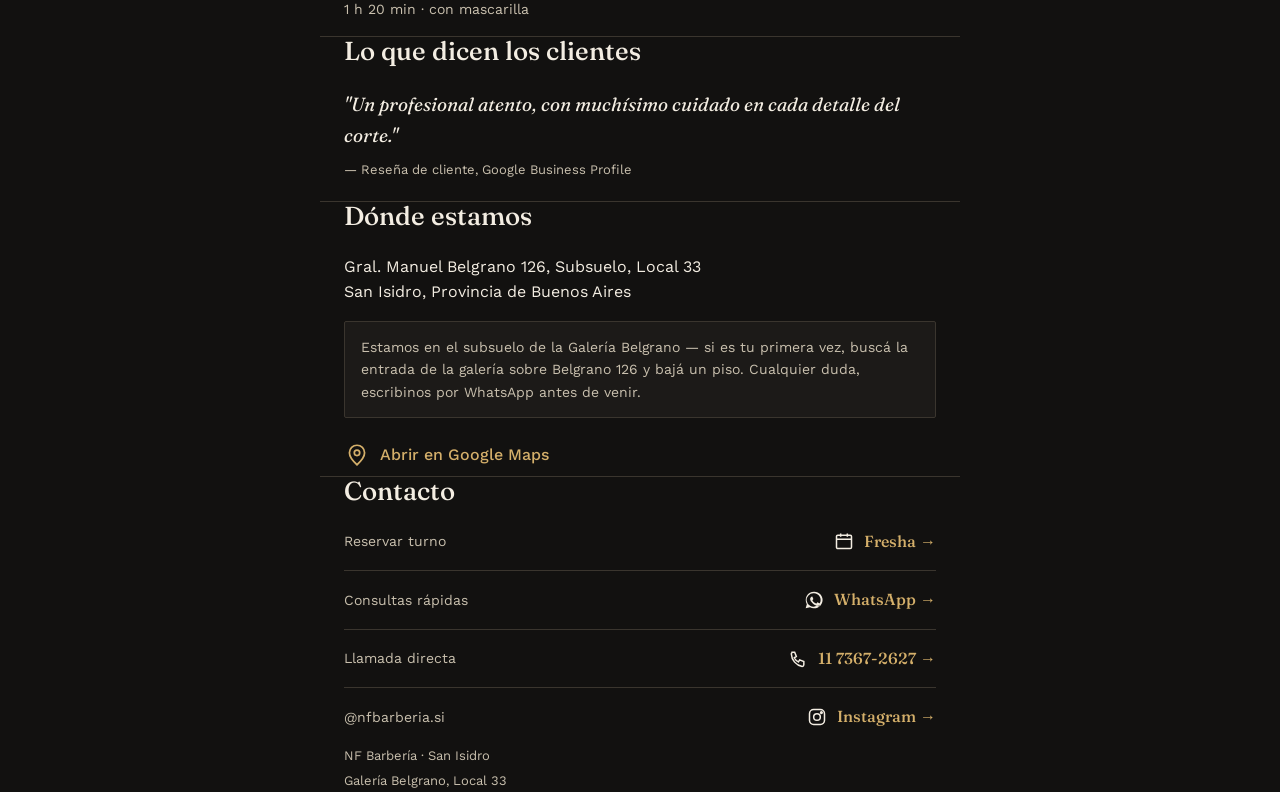
==== commit 30b95b6c: "Add files via upload" ====
--- a/index.html
+++ b/index.html
@@ -227,28 +227,21 @@
   </header>
 
   <!-- =======================================================
-       2. SHOWREEL — video principal
-       Video real cargado: tu reel de la coloración + masaje,
-       convertido de HEVC a H.264 (el formato que anda en todos
-       los navegadores) y comprimido de 21.7MB a 5.3MB para que
-       cargue rápido. El poster (la imagen que se ve antes de
-       reproducir) es un frame real del propio video.
-       ======================================================= -->
-  <section class="showreel wrap" id="showreel">
-    <h2 class="h2">Mirá cómo trabajamos</h2>
-    <div class="showreel__frame">
-      <video
-        poster="assets/img/showreel-poster.jpg"
-        autoplay muted loop playsinline preload="metadata"
-        aria-label="Video de presentación de NF Barbería">
-        <source src="assets/video/showreel.mp4" type="video/mp4">
-      </video>
-      <button class="showreel__sound" aria-label="Activar sonido" type="button">🔇</button>
-    </div>
-    <p class="showreel__caption">
-      Video de nuestro trabajo día a día. Mirá más en
-      <a href="https://www.instagram.com/nfbarberia.si/" target="_blank" rel="noopener">@nfbarberia.si</a>.
-    </p>
+       2. POR QUÉ NF BARBERÍA (antes "La experiencia NF")
+       ======================================================= -->
+  <section class="wrap" id="por-que">
+    <h2 class="h2">Por qué NF Barbería</h2>
+    <div class="row-list">
+      <div class="row-item">
+        <div><div class="row-title">Café de cortesía</div><div class="row-note">Te invitamos algo mientras esperás o te acomodás</div></div>
+      </div>
+      <div class="row-item">
+        <div><div class="row-title">Sillón con masajeador</div><div class="row-note">Relajate durante el corte, no solo te cortás el pelo</div></div>
+      </div>
+      <div class="row-item">
+        <div><div class="row-title">+10 años de oficio</div><div class="row-note">Cortes de precisión y afeitado clásico, sin apuro</div></div>
+      </div>
+    </div>
   </section>
 
   <!-- =======================================================
@@ -291,25 +284,7 @@
   </section>
 
   <!-- =======================================================
-       4. POR QUÉ NF BARBERÍA (antes "La experiencia NF")
-       ======================================================= -->
-  <section class="wrap" id="por-que">
-    <h2 class="h2">Por qué NF Barbería</h2>
-    <div class="row-list">
-      <div class="row-item">
-        <div><div class="row-title">Café de cortesía</div><div class="row-note">Te invitamos algo mientras esperás o te acomodás</div></div>
-      </div>
-      <div class="row-item">
-        <div><div class="row-title">Sillón con masajeador</div><div class="row-note">Relajate durante el corte, no solo te cortás el pelo</div></div>
-      </div>
-      <div class="row-item">
-        <div><div class="row-title">+10 años de oficio</div><div class="row-note">Cortes de precisión y afeitado clásico, sin apuro</div></div>
-      </div>
-    </div>
-  </section>
-
-  <!-- =======================================================
-       5. RESEÑAS
+       4. RESEÑAS
        ======================================================= -->
   <section class="wrap" id="resenas">
     <h2 class="h2">Lo que dicen los clientes</h2>
@@ -329,7 +304,7 @@
   </section>
 
   <!-- =======================================================
-       6. UBICACIÓN
+       5. UBICACIÓN
        ======================================================= -->
   <section class="wrap" id="ubicacion">
     <h2 class="h2">Dónde estamos</h2>
@@ -347,7 +322,7 @@
   </section>
 
   <!-- =======================================================
-       7. CONTACTO
+       6. CONTACTO
        ======================================================= -->
   <section class="wrap" id="contacto">
     <h2 class="h2">Contacto</h2>
--- a/css/variables.css
+++ b/css/variables.css
@@ -0,0 +1,48 @@
+/* =========================================================
+   VARIABLES.CSS
+   Tokens de marca NF Barbería. Si mañana cambia un color,
+   una tipografía o un espaciado, se edita ACÁ y se actualiza
+   en todo el sitio automáticamente.
+   ========================================================= */
+
+:root{
+
+  /* ---- Color: paleta de marca (negro / dorado / marfil) ---- */
+  --color-black:        #121110;  /* fondo principal */
+  --color-charcoal:     #1c1a18;  /* fondo secundario, tarjetas */
+  --color-gold:         #b8925a;  /* dorado base (bordes, líneas) */
+  --color-gold-bright:  #d4af6a;  /* dorado destacado (títulos, íconos) */
+  --color-ivory:        #f3ede2;  /* texto principal */
+  --color-ivory-dim:    #c9c0ae;  /* texto secundario */
+  --color-line:         #3a352e;  /* separadores */
+
+  /* ---- Tipografía ---- */
+  --font-display: 'Fraunces', serif;      /* títulos */
+  --font-body:    'Work Sans', sans-serif; /* texto */
+
+  /* ---- Espaciado (escala consistente, en vez de números sueltos) ---- */
+  --space-1: 8px;
+  --space-2: 12px;
+  --space-3: 16px;
+  --space-4: 24px;
+  --space-5: 32px;
+  --space-6: 48px;
+  --space-7: 56px;
+  --space-8: 64px;
+  --space-9: 88px;  /* separación entre secciones — pedido explícito: más espacio */
+
+  /* ---- Layout ---- */
+  --content-width: 640px;   /* ancho máximo del contenido, igual al sitio original */
+  --radius: 2px;            /* esquinas: el sitio usa un estilo recto, casi sin redondeo */
+
+  /* ---- Altura de la barra fija de WhatsApp/Reserva ---- */
+  --sticky-h: 60px;
+
+  /* ---- Transiciones ---- */
+  --ease: 200ms ease;
+}
+
+/* Respeta a quienes desactivaron animaciones en su sistema operativo */
+@media (prefers-reduced-motion: reduce){
+  :root{ --ease: 0ms; }
+}
--- a/css/base.css
+++ b/css/base.css
@@ -0,0 +1,89 @@
+/* =========================================================
+   BASE.CSS
+   Reset mínimo + tipografía base + utilidades de accesibilidad.
+   No hay estilos de secciones específicas acá: eso vive en
+   sections.css. Esto es lo que comparte TODA la página.
+   ========================================================= */
+
+*{ box-sizing:border-box; margin:0; padding:0; }
+
+html{
+  scroll-behavior:smooth;
+  /* deja lugar arriba para que la barra fija no tape el destino
+     de un link interno (ej: "Servicios" en un futuro menú) */
+  scroll-padding-top: calc(var(--sticky-h) + 12px);
+}
+
+body{
+  background:var(--color-black);
+  color:var(--color-ivory);
+  font-family:var(--font-body);
+  line-height:1.6;
+  -webkit-font-smoothing:antialiased;
+  /* espacio para que la barra fija (position:fixed) no tape el Hero */
+  padding-top:var(--sticky-h);
+}
+
+h1,h2,h3{
+  font-family:var(--font-display);
+  font-weight:500;
+  line-height:1.15;
+  color:var(--color-ivory);
+}
+
+a{ color:inherit; text-decoration:none; }
+img{ max-width:100%; display:block; }
+button{ font:inherit; cursor:pointer; background:none; border:none; color:inherit; }
+
+.wrap{
+  max-width:var(--content-width);
+  margin:0 auto;
+  padding:0 24px;
+}
+
+/* ---- Accesibilidad: foco visible con el color de marca ----
+   (el sitio original no lo definía explícitamente) */
+:focus-visible{
+  outline:2px solid var(--color-gold-bright);
+  outline-offset:3px;
+}
+
+/* ---- Utilidad: ocultar visualmente pero dejar accesible a lectores de pantalla ---- */
+.sr-only{
+  position:absolute;
+  width:1px; height:1px;
+  padding:0; margin:-1px;
+  overflow:hidden;
+  clip:rect(0,0,0,0);
+  white-space:nowrap;
+  border:0;
+}
+
+/* ---- Skip link: invisible hasta que se navega con teclado (Tab) ---- */
+.skip-link{
+  position:absolute;
+  top:-100px;
+  left:12px;
+  z-index:300;
+  background:var(--color-gold);
+  color:var(--color-black);
+  padding:10px 16px;
+  border-radius:var(--radius);
+  font-size:14px;
+  font-weight:500;
+  transition:top var(--ease);
+}
+.skip-link:focus{ top:12px; }
+
+/* ---- Secciones: estructura común a toda sección de contenido ----
+   Espaciado grande a propósito: pediste más aire entre secciones. */
+section{
+  padding:var(--space-9) 0;
+  border-bottom:1px solid var(--color-line);
+}
+section:last-of-type{ border-bottom:none; }
+
+.h2{
+  font-size:26px;
+  margin-bottom:22px;
+}
--- a/css/components.css
+++ b/css/components.css
@@ -0,0 +1,182 @@
+/* =========================================================
+   COMPONENTS.CSS
+   Piezas reutilizables de interfaz. Si agregás una sección
+   nueva y necesitás un botón, una tarjeta, etc., usá las
+   clases de acá en vez de crear estilos nuevos.
+   ========================================================= */
+
+/* ---------------------------------------------------------
+   BOTONES
+   --------------------------------------------------------- */
+.btn{
+  display:inline-flex;
+  align-items:center;
+  gap:8px;
+  padding:13px 22px;
+  font-size:15px;
+  font-weight:500;
+  border-radius:var(--radius);
+  border:1px solid var(--color-gold);
+  transition:border-color var(--ease), background var(--ease);
+  white-space:nowrap;
+}
+.btn svg{ width:16px; height:16px; flex-shrink:0; }
+.btn-solid{ background:var(--color-gold); color:var(--color-black); }
+.btn-outline{ color:var(--color-ivory); border-color:var(--color-line); }
+.btn-outline:hover, .btn-solid:hover{ border-color:var(--color-gold-bright); }
+
+/* Botón compacto: se usa en la barra fija superior */
+.btn-compact{ padding:9px 14px; font-size:14px; }
+
+/* ---------------------------------------------------------
+   BARRA FIJA — WhatsApp + Reservar siempre visibles
+   Es lo primero que se ve y queda pegada arriba al scrollear.
+   --------------------------------------------------------- */
+.sticky-cta-bar{
+  position:fixed;
+  top:0; left:0; right:0;
+  height:var(--sticky-h);
+  z-index:100;
+  background:rgba(18,17,16,0.92);
+  backdrop-filter:blur(6px);
+  border-bottom:1px solid var(--color-line);
+  display:flex;
+  align-items:center;
+  justify-content:space-between;
+  gap:var(--space-2);
+  padding:0 16px;
+}
+.sticky-cta-bar__brand{
+  height:32px;
+  width:auto;
+  flex-shrink:0;
+}
+.sticky-cta-bar__actions{
+  display:flex;
+  gap:8px;
+}
+/* En pantallas muy angostas, el texto del botón se esconde y
+   queda solo el ícono para que ambos botones entren cómodos */
+@media (max-width:360px){
+  .sticky-cta-bar__actions .btn-label{ display:none; }
+  .btn-compact{ padding:9px 12px; }
+}
+
+/* ---------------------------------------------------------
+   RATING (estrella + calificación)
+   --------------------------------------------------------- */
+.rating{
+  display:flex;
+  align-items:center;
+  gap:10px;
+  font-size:14px;
+  color:var(--color-ivory-dim);
+}
+.rating strong{
+  color:var(--color-gold-bright);
+  font-family:var(--font-display);
+  font-size:20px;
+}
+.rating .icon{ width:18px; height:18px; color:var(--color-gold-bright); flex-shrink:0; }
+
+/* ---------------------------------------------------------
+   FILAS (perks / servicios) — misma estructura visual,
+   se reutiliza en "Por qué NF Barbería" y en "Servicios"
+   --------------------------------------------------------- */
+.row-list{ display:flex; flex-direction:column; }
+.row-item{
+  padding:16px 0;
+  border-top:1px solid var(--color-line);
+  display:flex;
+  align-items:center;
+  justify-content:space-between;
+  gap:16px;
+}
+.row-item:first-child{ border-top:none; padding-top:0; }
+.row-title{
+  font-family:var(--font-display);
+  font-size:18px;
+  color:var(--color-gold-bright);
+}
+.row-note{
+  font-size:14px;
+  color:var(--color-ivory-dim);
+  margin-top:3px;
+}
+.row-link{
+  font-size:14px;
+  font-weight:500;
+  color:var(--color-gold-bright);
+  flex-shrink:0;
+  transition:color var(--ease);
+}
+.row-link:hover{ color:var(--color-ivory); }
+
+/* ---------------------------------------------------------
+   CARRUSEL DE RESEÑAS
+   --------------------------------------------------------- */
+.review-carousel{ overflow:hidden; }
+.review-track{
+  display:flex;
+  transition:transform 500ms ease;
+}
+.review-slide{
+  min-width:100%;
+  padding-right:4px;
+}
+.quote{
+  font-family:var(--font-display);
+  font-size:19px;
+  color:var(--color-ivory);
+  font-style:italic;
+}
+.quote-src{
+  margin-top:10px;
+  font-size:13px;
+  color:var(--color-ivory-dim);
+}
+.review-dots{
+  display:flex;
+  gap:8px;
+  margin-top:20px;
+}
+.review-dot{
+  position:relative;
+  width:7px; height:7px;
+  border-radius:50%;
+  background:var(--color-line);
+  cursor:pointer;
+}
+/* Área de toque ampliada (~40px) sin agrandar el punto visual —
+   el punto de 7px es muy chico para tocar cómodo en el celular */
+.review-dot::after{
+  content:'';
+  position:absolute;
+  inset:-16px;
+}
+.review-dot.active{ background:var(--color-gold-bright); }
+
+/* ---------------------------------------------------------
+   CONTACTO
+   --------------------------------------------------------- */
+.contact-grid{ display:flex; flex-direction:column; }
+.contact-item{
+  display:flex;
+  align-items:center;
+  justify-content:space-between;
+  padding:16px 0;
+  border-top:1px solid var(--color-line);
+  transition:opacity var(--ease);
+}
+.contact-item:hover{ opacity:0.8; }
+.contact-item:first-child{ border-top:none; padding-top:0; }
+.contact-item > span:not(.label){ color:var(--color-ivory-dim); font-size:14px; }
+.contact-item .label{ display:flex; align-items:center; gap:10px; }
+.contact-item .icon{ width:20px; height:20px; }
+.contact-item strong{
+  font-family:var(--font-display);
+  font-weight:500;
+  font-size:16px;
+  color:var(--color-gold-bright);
+  white-space:nowrap;
+}
--- a/css/sections.css
+++ b/css/sections.css
@@ -0,0 +1,80 @@
+/* =========================================================
+   SECTIONS.CSS
+   Estilos que sólo aplican a una sección puntual del sitio.
+   Cada bloque está separado y comentado para que sumar o
+   sacar una sección no rompa a las demás.
+   ========================================================= */
+
+/* ---------------------------------------------------------
+   HERO — impacto y posicionamiento
+   --------------------------------------------------------- */
+.hero{
+  padding:var(--space-8) 0 var(--space-7);
+  position:relative;
+}
+.hero__mark{
+  font-family:var(--font-display);
+  font-size:15px;
+  letter-spacing:0.14em;
+  color:var(--color-gold-bright);
+  margin-bottom:var(--space-4);
+}
+.hero__logo{ width:104px; height:auto; margin-bottom:var(--space-4); }
+.hero__title{
+  font-size:clamp(38px, 9vw, 54px);
+  max-width:9ch;
+}
+.hero__title em{ font-style:italic; color:var(--color-gold-bright); }
+.hero__lede{
+  margin-top:18px;
+  font-size:17px;
+  color:var(--color-ivory-dim);
+  max-width:34ch;
+}
+.hero__cta{
+  display:flex;
+  gap:12px;
+  margin-top:var(--space-5);
+  flex-wrap:wrap;
+}
+.hero__rating{ margin-top:var(--space-4); }
+
+/* ---------------------------------------------------------
+   POR QUÉ NF BARBERÍA (antes "La experiencia NF")
+   Reutiliza .row-list / .row-item de components.css
+   --------------------------------------------------------- */
+
+/* ---------------------------------------------------------
+   UBICACIÓN
+   --------------------------------------------------------- */
+.location-note{
+  margin-top:var(--space-3);
+  font-size:14px;
+  color:var(--color-ivory-dim);
+  background:var(--color-charcoal);
+  border:1px solid var(--color-line);
+  padding:14px 16px;
+  border-radius:var(--radius);
+}
+.map-frame{ margin-top:var(--space-4); }
+.map-cta{
+  display:inline-flex;
+  align-items:center;
+  gap:10px;
+  color:var(--color-gold-bright);
+  font-weight:500;
+  transition:color var(--ease);
+}
+.map-cta:hover{ color:var(--color-ivory); }
+
+/* ---------------------------------------------------------
+   FOOTER
+   --------------------------------------------------------- */
+footer{
+  padding:var(--space-8) 0 var(--space-6);
+  font-size:13px;
+  color:var(--color-ivory-dim);
+  display:flex;
+  flex-direction:column;
+  gap:4px;
+}
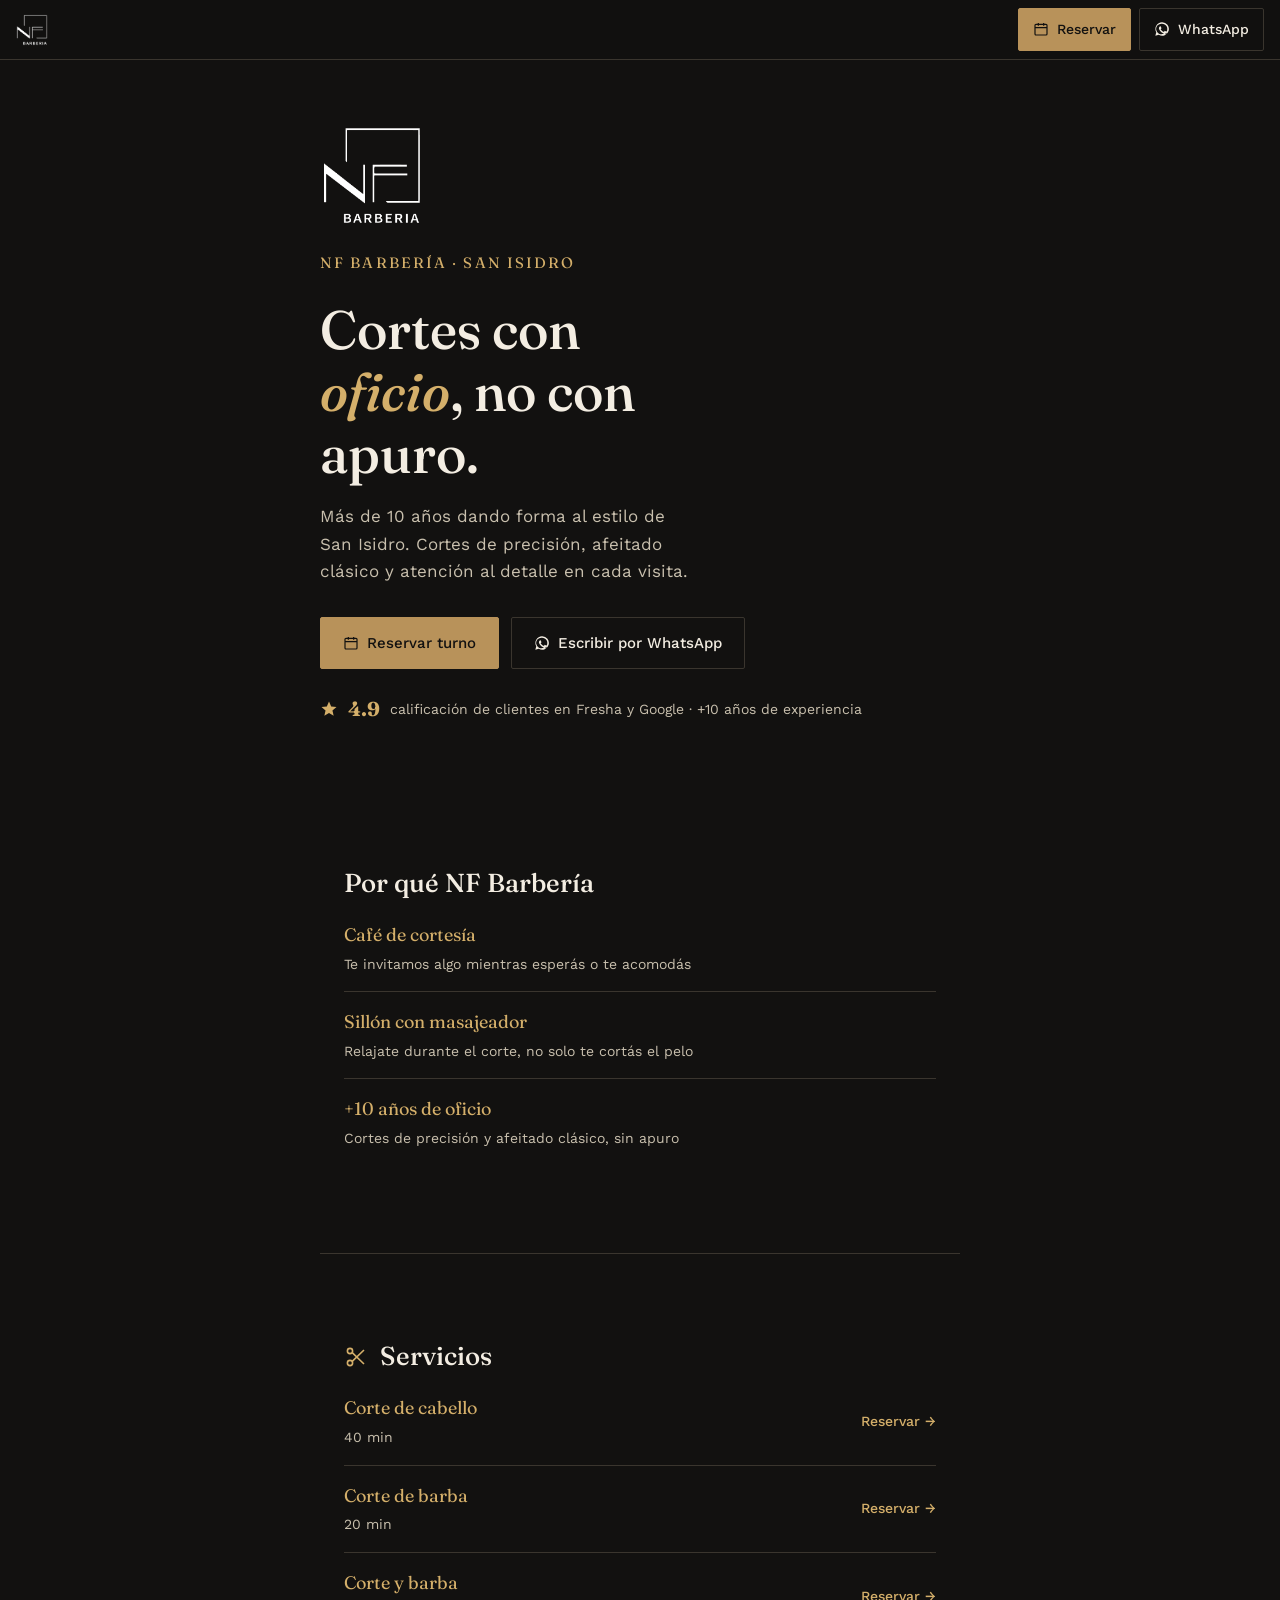
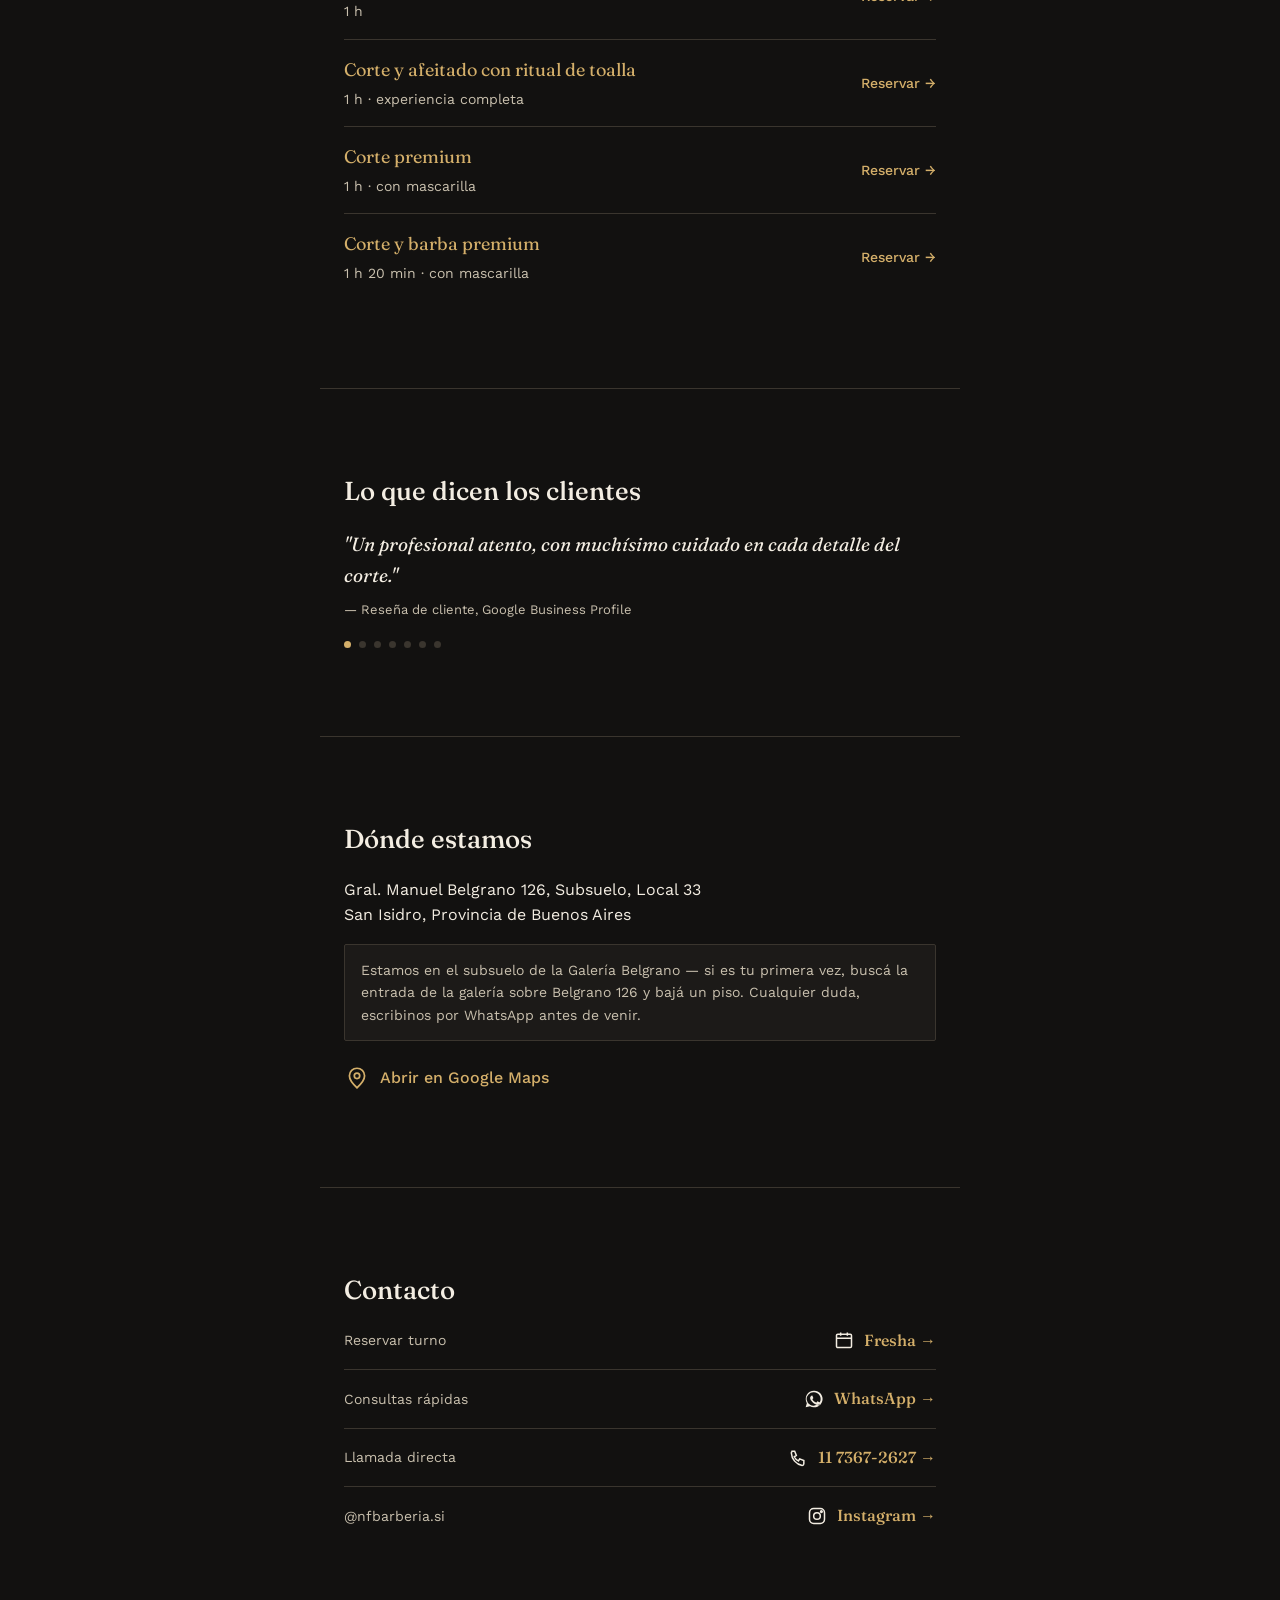
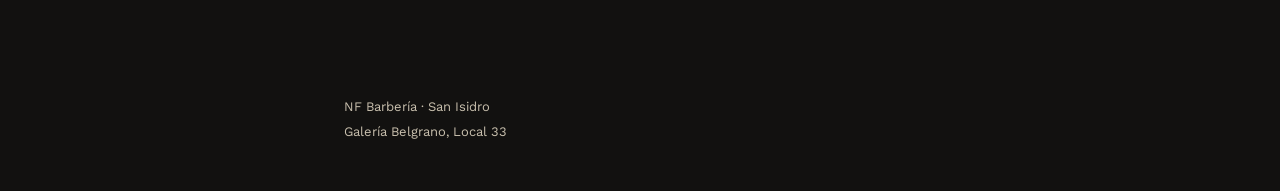
==== commit a7f228e8: "Add files via upload" ====
--- a/index.html
+++ b/index.html
@@ -298,6 +298,26 @@
           <p class="quote">"Se nota el buen trato y las ganas de que salgas conforme."</p>
           <p class="quote-src">— Reseña de cliente, Fresha</p>
         </div>
+        <div class="review-slide">
+          <p class="quote">"Muy atento y amigable, todo ordenado y prolijo. Súper recomendable."</p>
+          <p class="quote-src">— Ezequiel, reseña en Google</p>
+        </div>
+        <div class="review-slide">
+          <p class="quote">"Es un genio Nicolás. Súper detallista. Lo recomiendo a full."</p>
+          <p class="quote-src">— Pablo, reseña en Google</p>
+        </div>
+        <div class="review-slide">
+          <p class="quote">"Un corte y detalle perfecto. Verdaderamente muy buen lugar, 10 puntos."</p>
+          <p class="quote-src">— Reseña de cliente, Google</p>
+        </div>
+        <div class="review-slide">
+          <p class="quote">"Un capo. Nunca escribo reseñas, pero esta no pude evitarla. 100% recomendable."</p>
+          <p class="quote-src">— Reseña de cliente, Google</p>
+        </div>
+        <div class="review-slide">
+          <p class="quote">"La mejor barbería de la zona por lejos. Precio, calidad y buena onda."</p>
+          <p class="quote-src">— Reseña de cliente, Google</p>
+        </div>
       </div>
       <div class="review-dots" id="reviewDots"></div>
     </div>
--- a/css/base.css
+++ b/css/base.css
@@ -38,7 +38,13 @@
 .wrap{
   max-width:var(--content-width);
   margin:0 auto;
-  padding:0 24px;
+  /* CORREGIDO: antes esto era "padding:0 24px" (shorthand), que por
+     especificidad de CSS pisaba el padding vertical de "section" y
+     de "footer" dejándolo en 0 — por eso se veía todo pegado. Ahora
+     solo toca los costados y deja que cada sección maneje su propio
+     espacio arriba/abajo. */
+  padding-left:24px;
+  padding-right:24px;
 }
 
 /* ---- Accesibilidad: foco visible con el color de marca ----
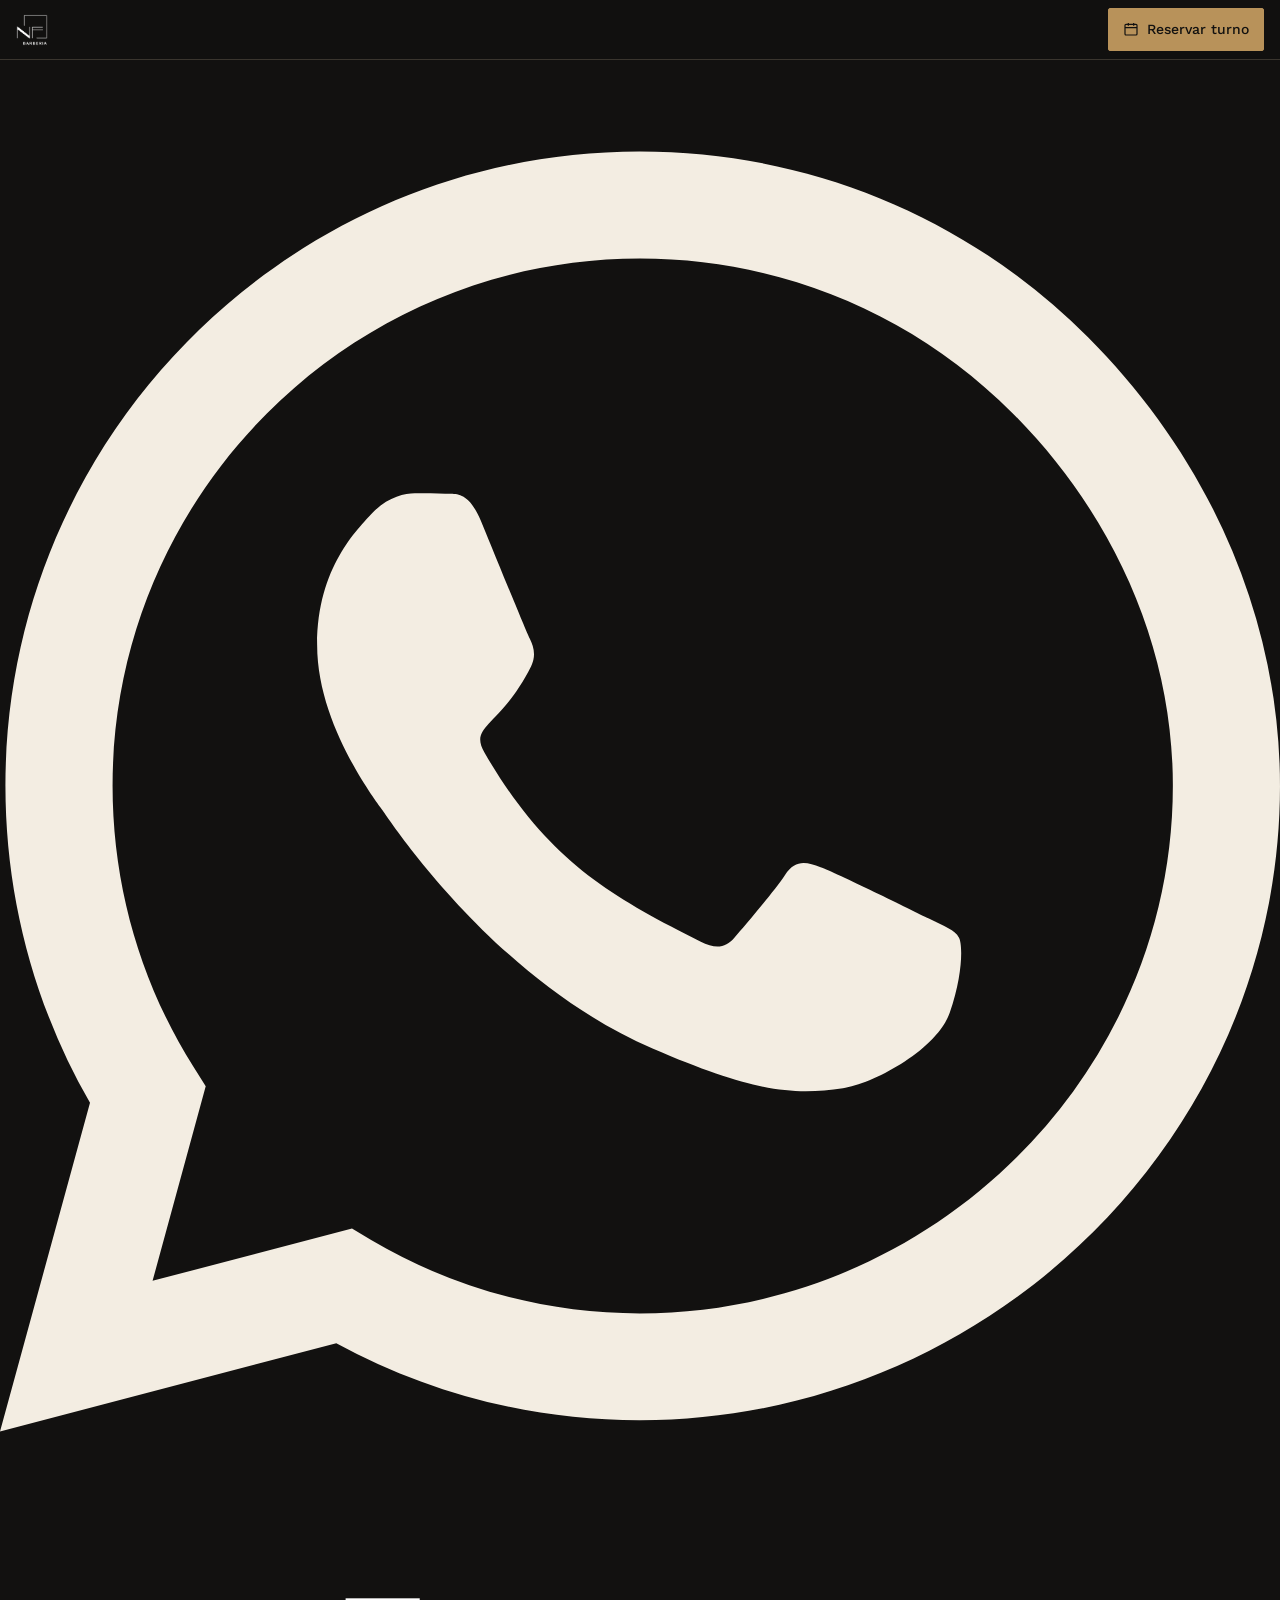
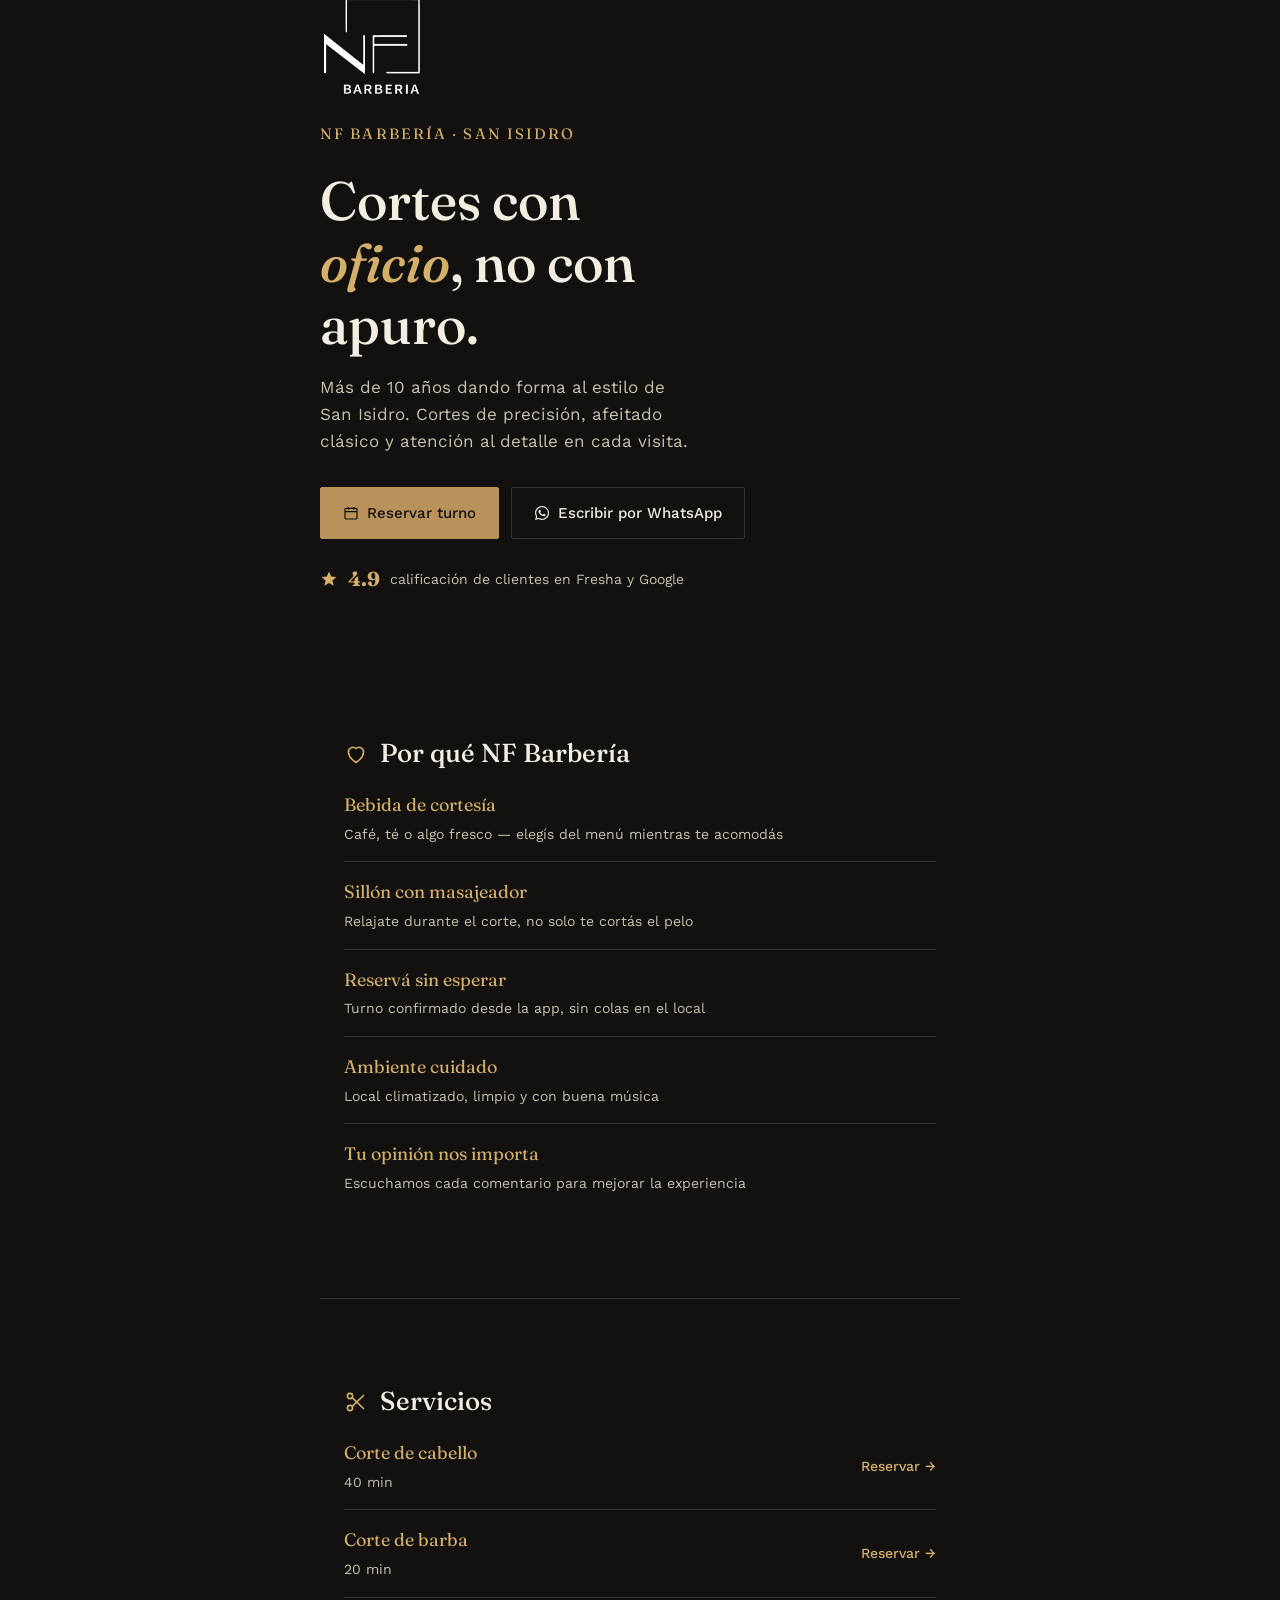
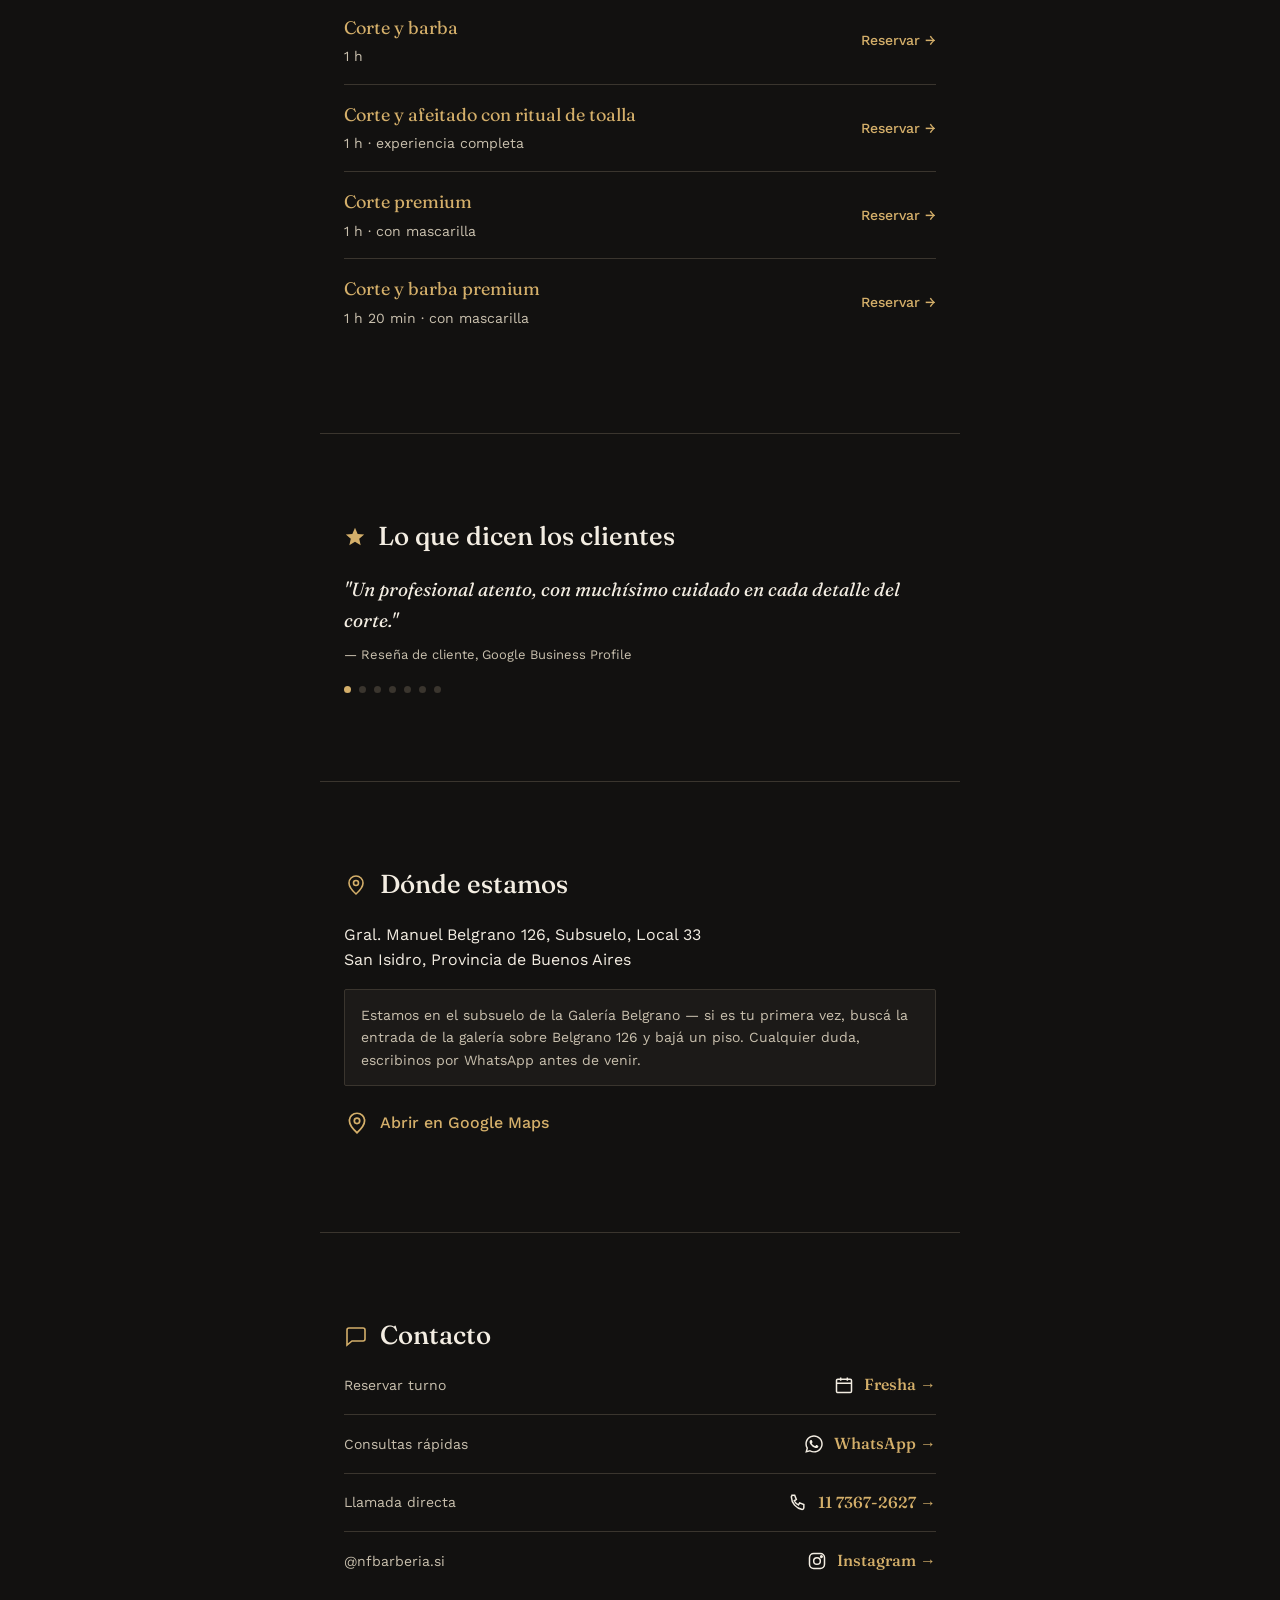
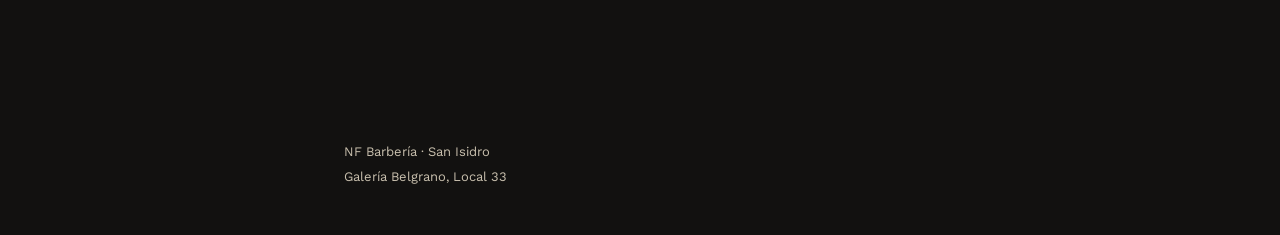
==== commit 10c5d352: "Add files via upload" ====
--- a/index.html
+++ b/index.html
@@ -183,24 +183,29 @@
        href="https://www.fresha.com/a/nf-barberia-san-isidro-general-manuel-belgrano-126-txnyiawe"
        target="_blank" rel="noopener">
       <svg viewBox="0 0 24 24" fill="none" stroke="currentColor" stroke-width="1.8" aria-hidden="true"><rect x="3" y="5" width="18" height="16" rx="1.5"/><path d="M3 10h18M8 3v4M16 3v4"/></svg>
-      <span class="btn-label">Reservar</span>
-    </a>
-    <a class="btn btn-outline btn-compact js-track-whatsapp"
-       data-origen="barra_fija"
-       href="https://wa.me/5491173672627"
-       target="_blank" rel="noopener">
-      <svg viewBox="0 0 24 24" fill="currentColor" aria-hidden="true"><path d="M12 2a10 10 0 00-8.6 15L2 22l5.2-1.4A10 10 0 1012 2zm0 2a8 8 0 016.9 12l.4.9-1 3-3-1-.9.4A8 8 0 1112 4zm-3 4.3c-.2 0-.5.1-.7.4-.2.3-1 1-.9 2.3.1 1.4 1 2.7 1.2 2.9.1.2 2 3.2 5 4.4 2.4 1 2.9.8 3.4.7.6-.1 1.7-.7 2-1.4.2-.6.2-1.2.2-1.3-.1-.2-.3-.3-.5-.4l-2.1-1c-.3-.1-.5-.2-.7.1-.2.3-.8 1-1 1.2-.2.2-.3.2-.6.1-.3-.2-1.3-.5-2.4-1.5-.9-.8-1.5-1.8-1.7-2.1-.2-.3 0-.5.1-.6l.5-.6c.2-.2.2-.3.3-.5.1-.2 0-.4 0-.5l-1-2.3c-.2-.5-.4-.5-.6-.5h-.5z"/></svg>
-      <span class="btn-label">WhatsApp</span>
+      <span class="btn-label">Reservar turno</span>
     </a>
   </div>
 </div>
 
+<!-- =========================================================
+     BOTÓN FLOTANTE DE WHATSAPP
+     Queda fijo en la esquina, visible todo el tiempo sin
+     importar el scroll — es el formato clásico que se ve en
+     la mayoría de los sitios de negocios locales.
+     ========================================================= -->
+<a class="whatsapp-float js-track-whatsapp" data-origen="flotante"
+   href="https://wa.me/5491173672627" target="_blank" rel="noopener"
+   aria-label="Escribir por WhatsApp">
+  <svg viewBox="0 0 448 512" fill="currentColor" aria-hidden="true"><path d="M380.9 97.1C339 55.1 283.2 32 223.9 32c-122.4 0-222 99.6-222 222 0 39.1 10.2 77.3 29.6 111L0 480l117.7-30.9c32.4 17.7 68.9 27 106.1 27h.1c122.3 0 224.1-99.6 224.1-222 0-59.3-25.2-115-67.1-157zm-157 341.6c-33.2 0-65.7-8.9-94-25.7l-6.7-4-69.8 18.3L72 359.2l-4.4-7c-18.5-29.4-28.2-63.3-28.2-98.2 0-101.7 82.8-184.5 184.6-184.5 49.3 0 95.6 19.2 130.4 54.1 34.8 34.9 56.2 81.2 56.1 130.5 0 101.8-84.9 184.6-186.6 184.6zm101.2-138.2c-5.5-2.8-32.8-16.2-37.9-18-5.1-1.9-8.8-2.8-12.5 2.8-3.7 5.6-14.3 18-17.6 21.8-3.2 3.7-6.5 4.2-12 1.4-32.6-16.3-54-29.1-75.5-66-5.7-9.8 5.7-9.1 16.3-30.3 1.8-3.7.9-6.9-.5-9.7-1.4-2.8-12.5-30.1-17.1-41.2-4.5-10.8-9.1-9.3-12.5-9.5-3.2-.2-6.9-.2-10.6-.2-3.7 0-9.7 1.4-14.8 6.9-5.1 5.6-19.4 19-19.4 46.3 0 27.3 19.9 53.7 22.6 57.4 2.8 3.7 39.1 59.7 94.8 83.8 35.2 15.2 49 16.5 66.6 13.9 10.7-1.6 32.8-13.4 37.4-26.4 4.6-13 4.6-24.1 3.2-26.4-1.3-2.5-5-3.9-10.5-6.6z"/></svg>
+</a>
+
 <main id="main-content">
 
   <!-- =======================================================
        1. HERO — impacto y posicionamiento
        ======================================================= -->
-  <header class="hero wrap">
+  <header class="hero wrap reveal">
     <img class="hero__logo" src="assets/img/logo.png" alt="NF Barbería" width="104" height="103">
     <p class="hero__mark">NF BARBERÍA · SAN ISIDRO</p>
     <h1 class="hero__title">Cortes con <em>oficio</em>, no con apuro.</h1>
@@ -215,31 +220,40 @@
       <a class="btn btn-outline js-track-whatsapp" data-origen="hero"
          href="https://wa.me/5491173672627"
          target="_blank" rel="noopener">
-        <svg viewBox="0 0 24 24" fill="currentColor" aria-hidden="true"><path d="M12 2a10 10 0 00-8.6 15L2 22l5.2-1.4A10 10 0 1012 2zm0 2a8 8 0 016.9 12l.4.9-1 3-3-1-.9.4A8 8 0 1112 4zm-3 4.3c-.2 0-.5.1-.7.4-.2.3-1 1-.9 2.3.1 1.4 1 2.7 1.2 2.9.1.2 2 3.2 5 4.4 2.4 1 2.9.8 3.4.7.6-.1 1.7-.7 2-1.4.2-.6.2-1.2.2-1.3-.1-.2-.3-.3-.5-.4l-2.1-1c-.3-.1-.5-.2-.7.1-.2.3-.8 1-1 1.2-.2.2-.3.2-.6.1-.3-.2-1.3-.5-2.4-1.5-.9-.8-1.5-1.8-1.7-2.1-.2-.3 0-.5.1-.6l.5-.6c.2-.2.2-.3.3-.5.1-.2 0-.4 0-.5l-1-2.3c-.2-.5-.4-.5-.6-.5h-.5z"/></svg>
+        <svg viewBox="0 0 448 512" fill="currentColor" aria-hidden="true" style="width:16px;height:16px;"><path d="M380.9 97.1C339 55.1 283.2 32 223.9 32c-122.4 0-222 99.6-222 222 0 39.1 10.2 77.3 29.6 111L0 480l117.7-30.9c32.4 17.7 68.9 27 106.1 27h.1c122.3 0 224.1-99.6 224.1-222 0-59.3-25.2-115-67.1-157zm-157 341.6c-33.2 0-65.7-8.9-94-25.7l-6.7-4-69.8 18.3L72 359.2l-4.4-7c-18.5-29.4-28.2-63.3-28.2-98.2 0-101.7 82.8-184.5 184.6-184.5 49.3 0 95.6 19.2 130.4 54.1 34.8 34.9 56.2 81.2 56.1 130.5 0 101.8-84.9 184.6-186.6 184.6zm101.2-138.2c-5.5-2.8-32.8-16.2-37.9-18-5.1-1.9-8.8-2.8-12.5 2.8-3.7 5.6-14.3 18-17.6 21.8-3.2 3.7-6.5 4.2-12 1.4-32.6-16.3-54-29.1-75.5-66-5.7-9.8 5.7-9.1 16.3-30.3 1.8-3.7.9-6.9-.5-9.7-1.4-2.8-12.5-30.1-17.1-41.2-4.5-10.8-9.1-9.3-12.5-9.5-3.2-.2-6.9-.2-10.6-.2-3.7 0-9.7 1.4-14.8 6.9-5.1 5.6-19.4 19-19.4 46.3 0 27.3 19.9 53.7 22.6 57.4 2.8 3.7 39.1 59.7 94.8 83.8 35.2 15.2 49 16.5 66.6 13.9 10.7-1.6 32.8-13.4 37.4-26.4 4.6-13 4.6-24.1 3.2-26.4-1.3-2.5-5-3.9-10.5-6.6z"/></svg>
         Escribir por WhatsApp
       </a>
     </div>
     <div class="rating hero__rating">
       <svg class="icon" viewBox="0 0 24 24" fill="currentColor" aria-hidden="true"><path d="M12 2l2.9 6.6 7.1.7-5.4 4.7 1.6 7-6.2-3.7-6.2 3.7 1.6-7-5.4-4.7 7.1-.7z"/></svg>
       <strong>4.9</strong>
-      <span>calificación de clientes en Fresha y Google · +10 años de experiencia</span>
+      <span>calificación de clientes en Fresha y Google</span>
     </div>
   </header>
 
   <!-- =======================================================
        2. POR QUÉ NF BARBERÍA (antes "La experiencia NF")
        ======================================================= -->
-  <section class="wrap" id="por-que">
-    <h2 class="h2">Por qué NF Barbería</h2>
+  <section class="wrap reveal" id="por-que">
+    <h2 class="h2" style="display:flex; align-items:center; gap:12px;">
+      <svg viewBox="0 0 24 24" fill="none" stroke="currentColor" stroke-width="1.6" style="width:24px;height:24px;color:var(--color-gold-bright); flex-shrink:0;" aria-hidden="true"><path d="M12 20.5s-7.5-4.6-7.5-10A4.5 4.5 0 0112 6.5a4.5 4.5 0 017.5 4c0 5.4-7.5 10-7.5 10z"/></svg>
+      Por qué NF Barbería
+    </h2>
     <div class="row-list">
       <div class="row-item">
-        <div><div class="row-title">Café de cortesía</div><div class="row-note">Te invitamos algo mientras esperás o te acomodás</div></div>
+        <div><div class="row-title">Bebida de cortesía</div><div class="row-note">Café, té o algo fresco — elegís del menú mientras te acomodás</div></div>
       </div>
       <div class="row-item">
         <div><div class="row-title">Sillón con masajeador</div><div class="row-note">Relajate durante el corte, no solo te cortás el pelo</div></div>
       </div>
       <div class="row-item">
-        <div><div class="row-title">+10 años de oficio</div><div class="row-note">Cortes de precisión y afeitado clásico, sin apuro</div></div>
+        <div><div class="row-title">Reservá sin esperar</div><div class="row-note">Turno confirmado desde la app, sin colas en el local</div></div>
+      </div>
+      <div class="row-item">
+        <div><div class="row-title">Ambiente cuidado</div><div class="row-note">Local climatizado, limpio y con buena música</div></div>
+      </div>
+      <div class="row-item">
+        <div><div class="row-title">Tu opinión nos importa</div><div class="row-note">Escuchamos cada comentario para mejorar la experiencia</div></div>
       </div>
     </div>
   </section>
@@ -250,7 +264,7 @@
        y cambiá el nombre, la duración y (si corresponde)
        el link de Fresha.
        ======================================================= -->
-  <section class="wrap" id="servicios">
+  <section class="wrap reveal" id="servicios">
     <h2 class="h2" style="display:flex; align-items:center; gap:12px;">
       <svg viewBox="0 0 24 24" fill="none" stroke="currentColor" stroke-width="1.6" style="width:24px;height:24px;color:var(--color-gold-bright); flex-shrink:0;" aria-hidden="true"><circle cx="6" cy="6" r="2.6"/><circle cx="6" cy="18" r="2.6"/><path d="M8.2 7.6L20 19M20 5L8.2 16.4"/></svg>
       Servicios
@@ -286,8 +300,11 @@
   <!-- =======================================================
        4. RESEÑAS
        ======================================================= -->
-  <section class="wrap" id="resenas">
-    <h2 class="h2">Lo que dicen los clientes</h2>
+  <section class="wrap reveal" id="resenas">
+    <h2 class="h2" style="display:flex; align-items:center; gap:12px;">
+      <svg viewBox="0 0 24 24" fill="currentColor" style="width:22px;height:22px;color:var(--color-gold-bright); flex-shrink:0;" aria-hidden="true"><path d="M12 2l2.9 6.6 7.1.7-5.4 4.7 1.6 7-6.2-3.7-6.2 3.7 1.6-7-5.4-4.7 7.1-.7z"/></svg>
+      Lo que dicen los clientes
+    </h2>
     <div class="review-carousel" id="reviewCarousel">
       <div class="review-track">
         <div class="review-slide">
@@ -326,8 +343,11 @@
   <!-- =======================================================
        5. UBICACIÓN
        ======================================================= -->
-  <section class="wrap" id="ubicacion">
-    <h2 class="h2">Dónde estamos</h2>
+  <section class="wrap reveal" id="ubicacion">
+    <h2 class="h2" style="display:flex; align-items:center; gap:12px;">
+      <svg viewBox="0 0 24 24" fill="none" stroke="currentColor" stroke-width="1.6" style="width:24px;height:24px;color:var(--color-gold-bright); flex-shrink:0;" aria-hidden="true"><path d="M12 21s-7-6.2-7-11a7 7 0 0114 0c0 4.8-7 11-7 11z"/><circle cx="12" cy="10" r="2.5"/></svg>
+      Dónde estamos
+    </h2>
     <p>Gral. Manuel Belgrano 126, Subsuelo, Local 33</p>
     <p>San Isidro, Provincia de Buenos Aires</p>
     <div class="location-note">
@@ -344,8 +364,11 @@
   <!-- =======================================================
        6. CONTACTO
        ======================================================= -->
-  <section class="wrap" id="contacto">
-    <h2 class="h2">Contacto</h2>
+  <section class="wrap reveal" id="contacto">
+    <h2 class="h2" style="display:flex; align-items:center; gap:12px;">
+      <svg viewBox="0 0 24 24" fill="none" stroke="currentColor" stroke-width="1.6" style="width:24px;height:24px;color:var(--color-gold-bright); flex-shrink:0;" aria-hidden="true"><path d="M21 15a2 2 0 01-2 2H8l-5 4V6a2 2 0 012-2h14a2 2 0 012 2z"/></svg>
+      Contacto
+    </h2>
     <div class="contact-grid">
       <a class="contact-item js-track-reservar" data-origen="contacto" href="https://www.fresha.com/a/nf-barberia-san-isidro-general-manuel-belgrano-126-txnyiawe" target="_blank" rel="noopener">
         <span>Reservar turno</span>
@@ -357,7 +380,7 @@
       <a class="contact-item js-track-whatsapp" data-origen="contacto" href="https://wa.me/5491173672627" target="_blank" rel="noopener">
         <span>Consultas rápidas</span>
         <span class="label">
-          <svg class="icon" viewBox="0 0 24 24" fill="currentColor" aria-hidden="true"><path d="M12 2a10 10 0 00-8.6 15L2 22l5.2-1.4A10 10 0 1012 2zm0 2a8 8 0 016.9 12l.4.9-1 3-3-1-.9.4A8 8 0 1112 4zm-3 4.3c-.2 0-.5.1-.7.4-.2.3-1 1-.9 2.3.1 1.4 1 2.7 1.2 2.9.1.2 2 3.2 5 4.4 2.4 1 2.9.8 3.4.7.6-.1 1.7-.7 2-1.4.2-.6.2-1.2.2-1.3-.1-.2-.3-.3-.5-.4l-2.1-1c-.3-.1-.5-.2-.7.1-.2.3-.8 1-1 1.2-.2.2-.3.2-.6.1-.3-.2-1.3-.5-2.4-1.5-.9-.8-1.5-1.8-1.7-2.1-.2-.3 0-.5.1-.6l.5-.6c.2-.2.2-.3.3-.5.1-.2 0-.4 0-.5l-1-2.3c-.2-.5-.4-.5-.6-.5h-.5z"/></svg>
+          <svg class="icon" viewBox="0 0 448 512" fill="currentColor" aria-hidden="true"><path d="M380.9 97.1C339 55.1 283.2 32 223.9 32c-122.4 0-222 99.6-222 222 0 39.1 10.2 77.3 29.6 111L0 480l117.7-30.9c32.4 17.7 68.9 27 106.1 27h.1c122.3 0 224.1-99.6 224.1-222 0-59.3-25.2-115-67.1-157zm-157 341.6c-33.2 0-65.7-8.9-94-25.7l-6.7-4-69.8 18.3L72 359.2l-4.4-7c-18.5-29.4-28.2-63.3-28.2-98.2 0-101.7 82.8-184.5 184.6-184.5 49.3 0 95.6 19.2 130.4 54.1 34.8 34.9 56.2 81.2 56.1 130.5 0 101.8-84.9 184.6-186.6 184.6zm101.2-138.2c-5.5-2.8-32.8-16.2-37.9-18-5.1-1.9-8.8-2.8-12.5 2.8-3.7 5.6-14.3 18-17.6 21.8-3.2 3.7-6.5 4.2-12 1.4-32.6-16.3-54-29.1-75.5-66-5.7-9.8 5.7-9.1 16.3-30.3 1.8-3.7.9-6.9-.5-9.7-1.4-2.8-12.5-30.1-17.1-41.2-4.5-10.8-9.1-9.3-12.5-9.5-3.2-.2-6.9-.2-10.6-.2-3.7 0-9.7 1.4-14.8 6.9-5.1 5.6-19.4 19-19.4 46.3 0 27.3 19.9 53.7 22.6 57.4 2.8 3.7 39.1 59.7 94.8 83.8 35.2 15.2 49 16.5 66.6 13.9 10.7-1.6 32.8-13.4 37.4-26.4 4.6-13 4.6-24.1 3.2-26.4-1.3-2.5-5-3.9-10.5-6.6z"/></svg>
           <strong>WhatsApp →</strong>
         </span>
       </a>
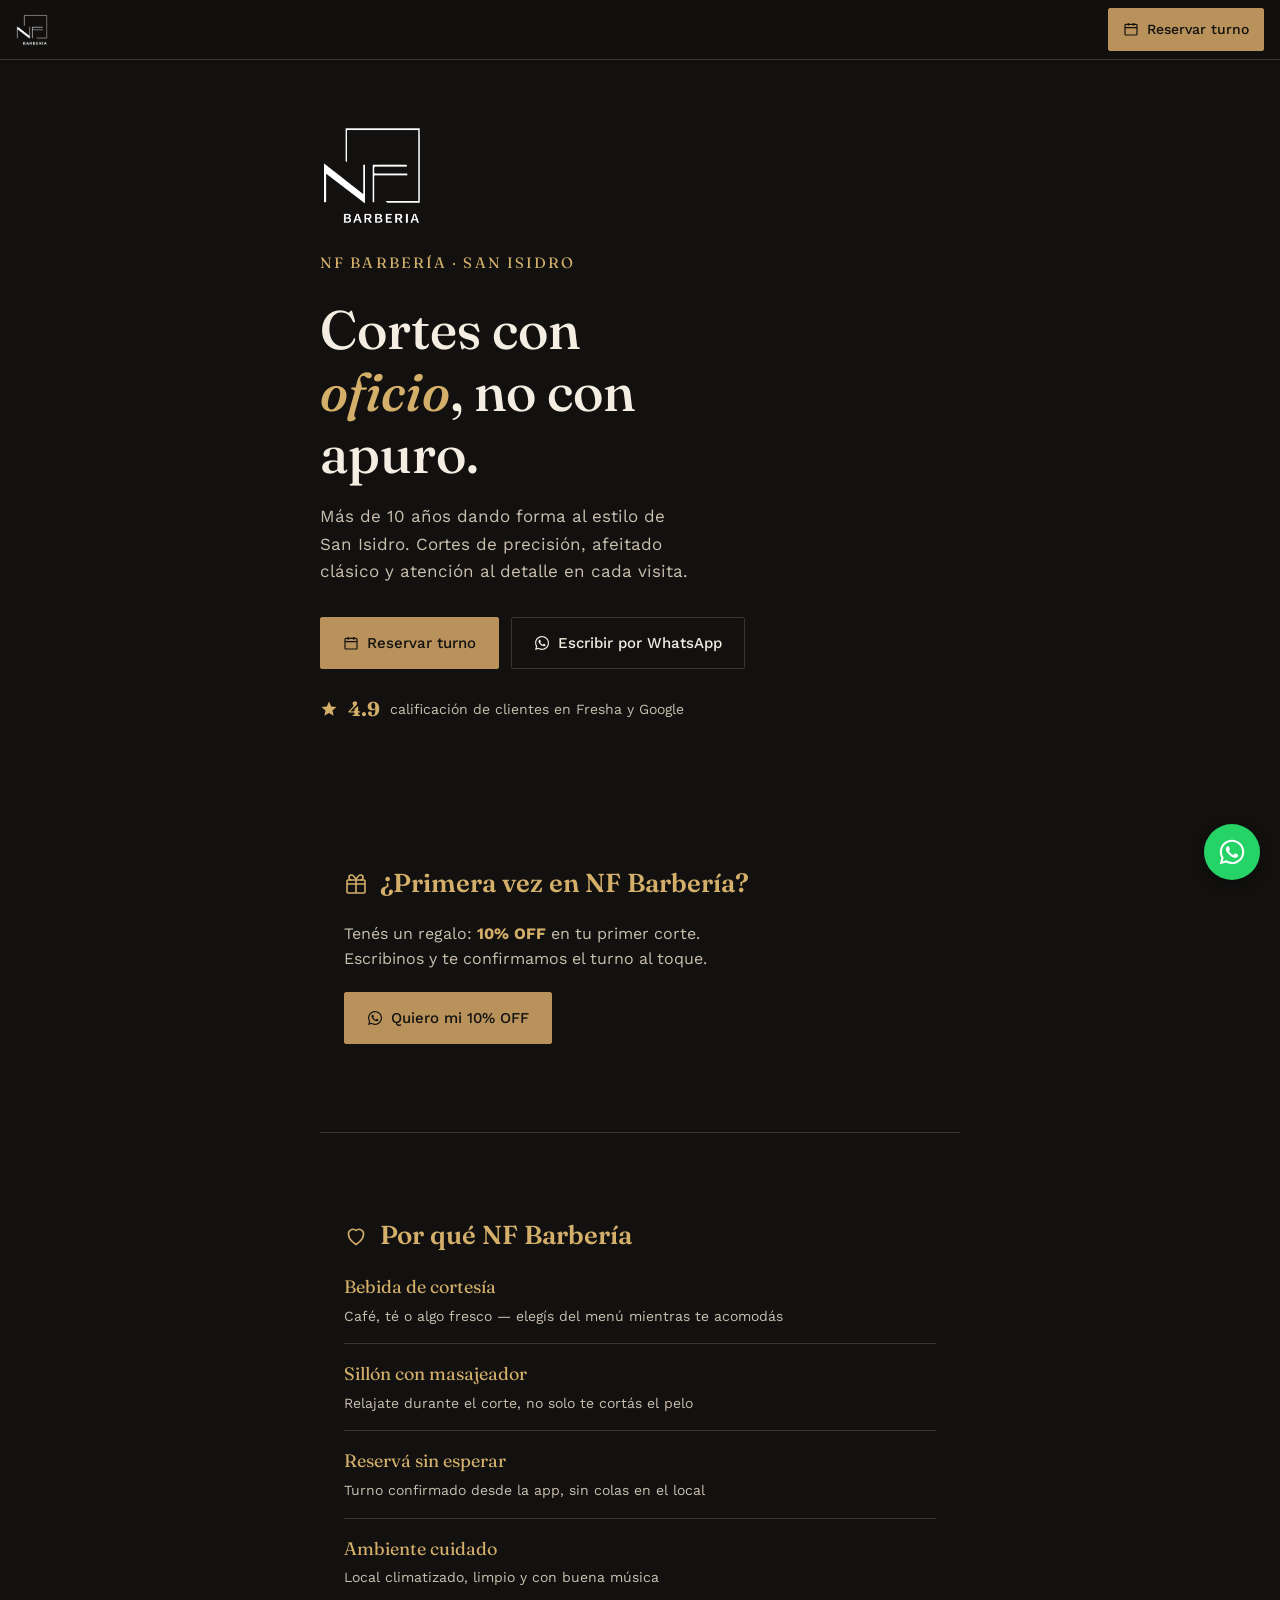
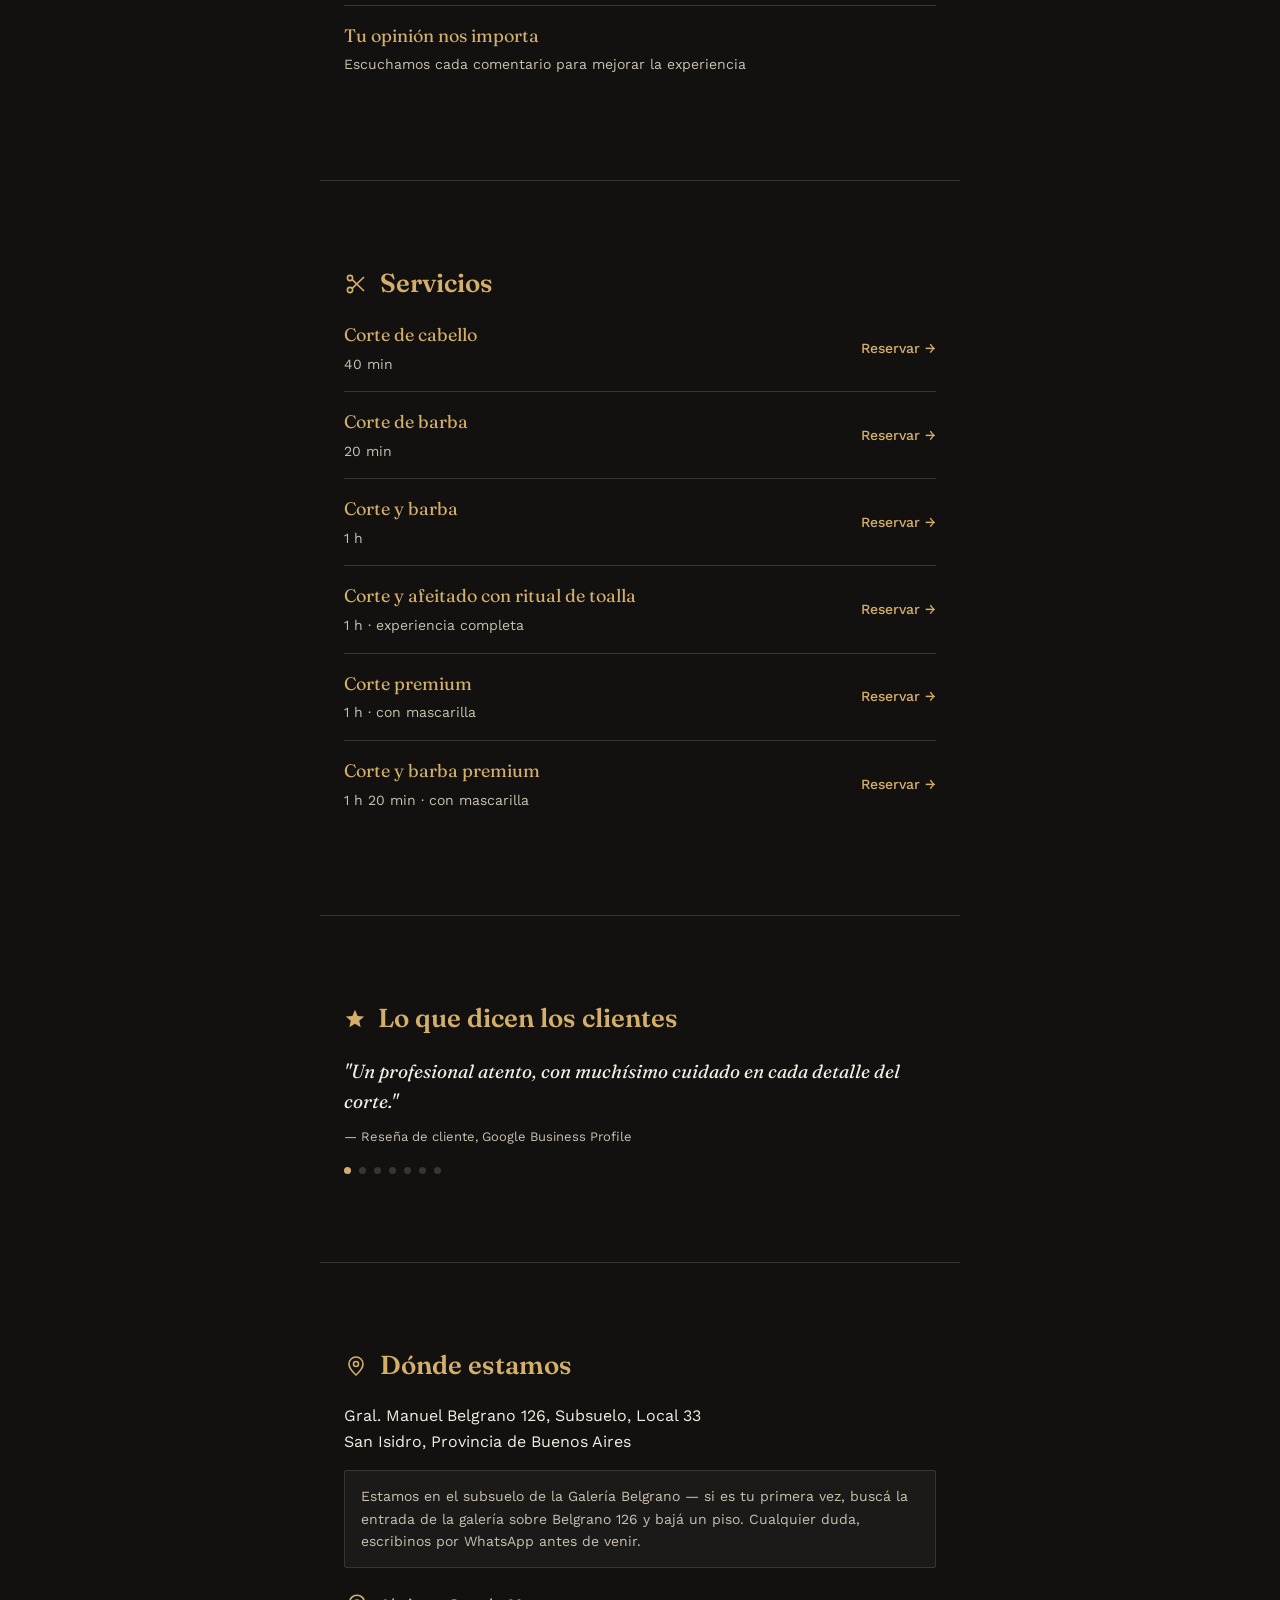
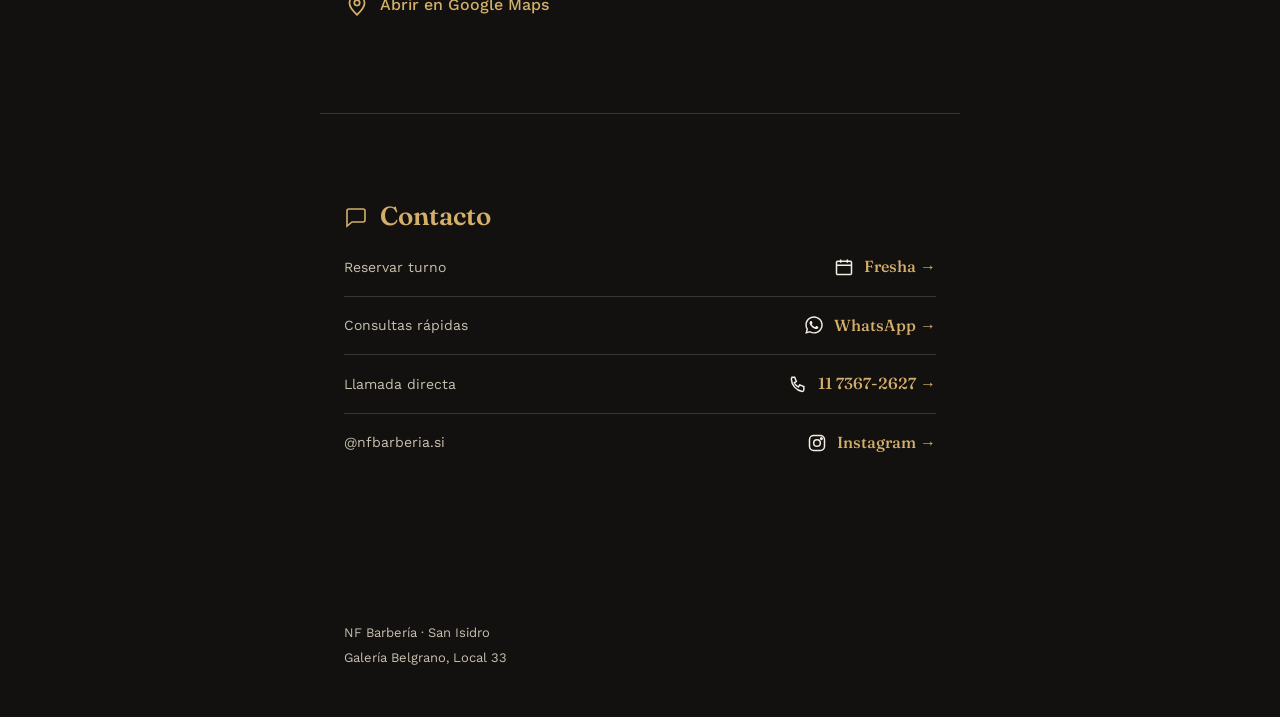
==== commit 40aa8fbd: "Update index.html" ====
--- a/index.html
+++ b/index.html
@@ -2,35 +2,21 @@
 <html lang="es">
 <head>
 
-<!-- =========================================================
-     GOOGLE TAG MANAGER (head)
-     ========================================================= -->
 <script>(function(w,d,s,l,i){w[l]=w[l]||[];w[l].push({'gtm.start':
 new Date().getTime(),event:'gtm.js'});var f=d.getElementsByTagName(s)[0],
 j=d.createElement(s),dl=l!='dataLayer'?'&l='+l:'';j.async=true;j.src=
 'https://www.googletagmanager.com/gtm.js?id='+i+dl;f.parentNode.insertBefore(j,f);
 })(window,document,'script','dataLayer','GTM-MN6VZDSJ');</script>
-<!-- End Google Tag Manager -->
 
 <meta charset="UTF-8">
 <meta name="viewport" content="width=device-width, initial-scale=1, viewport-fit=cover">
 <meta name="theme-color" content="#121110">
 <meta name="robots" content="index, follow">
 <title>NF Barbería San Isidro | Corte, Barba y Afeitado Clásico</title>
-<!-- SEO: description recortada a ~155 caracteres — Google corta (con "...") las que
-     pasan de ~160, y eso se ve poco prolijo en el resultado de búsqueda -->
 <meta name="description" content="Barbería en San Isidro con +10 años de experiencia. Cortes de precisión, barba y afeitado con ritual de toalla. 4.9★ (305 reseñas). Reservá tu turno online.">
 <meta name="keywords" content="barbería San Isidro, corte de pelo San Isidro, barbero San Isidro, afeitado clásico, NF Barbería">
 <meta name="author" content="NF Barbería">
 
-<!-- =========================================================
-     URL CANÓNICA
-     CORREGIDO: antes apuntaba a nfbarberia.com.ar, un dominio
-     que no se compró. Ahora apunta a la URL real del sitio
-     publicado en GitHub Pages. Si en el futuro comprás un
-     dominio propio, esta es la única línea (+ og:url + el
-     "url" del JSON-LD más abajo) que hay que actualizar.
-     ========================================================= -->
 <link rel="canonical" href="https://nicolasflorio1105.github.io/Nfbarberia/">
 
 <meta property="og:type" content="business.business">
@@ -39,10 +25,6 @@
 <meta property="og:url" content="https://nicolasflorio1105.github.io/Nfbarberia/">
 <meta property="og:locale" content="es_AR">
 <meta property="og:site_name" content="NF Barbería">
-<!-- Imagen de vista previa al compartir el link (WhatsApp/Instagram/Facebook):
-     usa tu logo real sobre el fondo de marca. Si en algún momento preferís
-     una foto del local o de un corte en vez de esta tarjeta con el logo,
-     reemplazá assets/img/og-cover.jpg por una imagen de 1200x630px. -->
 <meta property="og:image" content="https://nicolasflorio1105.github.io/Nfbarberia/assets/img/og-cover.jpg">
 <meta property="og:image:width" content="1200">
 <meta property="og:image:height" content="630">
@@ -51,13 +33,6 @@
 <meta name="twitter:description" content="Cortes con oficio, no con apuro. Más de 10 años de experiencia en San Isidro.">
 <meta name="twitter:image" content="https://nicolasflorio1105.github.io/Nfbarberia/assets/img/og-cover.jpg">
 
-<!-- =========================================================
-     ÍCONOS DEL SITIO (favicon)
-     Generados a partir de tu logo real (el isotipo NF sin el
-     texto "BARBERIA", que a 16-32px no se lee) sobre un fondo
-     negro de marca. Si el logo cambia, solo hay que volver a
-     generar estos mismos archivos con el mismo nombre.
-     ========================================================= -->
 <link rel="icon" type="image/png" sizes="32x32" href="assets/img/favicon-32.png">
 <link rel="icon" type="image/png" sizes="16x16" href="assets/img/favicon-16.png">
 <link rel="apple-touch-icon" sizes="180x180" href="assets/img/apple-touch-icon.png">
@@ -67,28 +42,11 @@
 <link rel="preconnect" href="https://fonts.gstatic.com" crossorigin>
 <link href="https://fonts.googleapis.com/css2?family=Fraunces:opsz,wght@9..144,400;9..144,500;9..144,600&family=Work+Sans:wght@400;500;600&display=swap" rel="stylesheet">
 
-<!-- =========================================================
-     CSS — separado en módulos (ver carpeta /css)
-     ========================================================= -->
 <link rel="stylesheet" href="css/variables.css">
 <link rel="stylesheet" href="css/base.css">
 <link rel="stylesheet" href="css/components.css">
 <link rel="stylesheet" href="css/sections.css">
 
-<!-- =========================================================
-     DATOS ESTRUCTURADOS (Schema.org) para Google
-     CORREGIDO: "url" apuntaba al dominio no comprado.
-     "image" apuntaba a un logo.png que no existía (404).
-     NUEVO: se agregó "logo" con tu logo real.
-     SOBRE LOS HORARIOS: me dijiste que se atienden por cita
-     previa, sin horario fijo de atención al público — así que
-     NO agregué "openingHoursSpecification" (poner horarios fijos
-     ahí sería incorrecto y podría confundir a alguien que llega
-     sin turno). En cambio agregué "potentialAction" con tipo
-     "ReserveAction": le dice a Google explícitamente que este
-     negocio funciona a reserva, y cuál es el link para reservar.
-     Esto es lo técnicamente correcto para tu caso.
-     ========================================================= -->
 <script type="application/ld+json">
 {
   "@context": "https://schema.org",
@@ -134,9 +92,6 @@
 }
 </script>
 
-<!-- =========================================================
-     META PIXEL
-     ========================================================= -->
 <script>
 !function(f,b,e,v,n,t,s)
 {if(f.fbq)return;n=f.fbq=function(){n.callMethod?
@@ -152,29 +107,15 @@
 <noscript><img height="1" width="1" style="display:none"
 src="https://www.facebook.com/tr?id=145715509573562&ev=PageView&noscript=1"
 /></noscript>
-<!-- fin Meta Pixel -->
 
 </head>
 <body>
 
-<!-- =========================================================
-     GOOGLE TAG MANAGER (noscript)
-     NUEVO: faltaba este bloque justo después de <body>.
-     Es requisito de Google para que GTM funcione también
-     con JavaScript deshabilitado.
-     ========================================================= -->
 <noscript><iframe src="https://www.googletagmanager.com/ns.html?id=GTM-MN6VZDSJ"
 height="0" width="0" style="display:none;visibility:hidden"></iframe></noscript>
 
-<!-- NUEVO: link de accesibilidad, invisible hasta que alguien navega
-     con teclado. Permite saltar la barra fija e ir directo al contenido. -->
 <a class="skip-link" href="#main-content">Saltar al contenido principal</a>
 
-<!-- =========================================================
-     BARRA FIJA — Reservar + WhatsApp
-     Pedido explícito: son "lo primero" que se ve y quedan
-     siempre visibles arriba, incluso al scrollear.
-     ========================================================= -->
 <div class="sticky-cta-bar">
   <img class="sticky-cta-bar__brand" src="assets/img/logo.png" alt="NF Barbería" width="120" height="119">
   <div class="sticky-cta-bar__actions">
@@ -188,12 +129,6 @@
   </div>
 </div>
 
-<!-- =========================================================
-     BOTÓN FLOTANTE DE WHATSAPP
-     Queda fijo en la esquina, visible todo el tiempo sin
-     importar el scroll — es el formato clásico que se ve en
-     la mayoría de los sitios de negocios locales.
-     ========================================================= -->
 <a class="whatsapp-float js-track-whatsapp" data-origen="flotante"
    href="https://wa.me/5491173672627" target="_blank" rel="noopener"
    aria-label="Escribir por WhatsApp">
@@ -202,9 +137,6 @@
 
 <main id="main-content">
 
-  <!-- =======================================================
-       1. HERO — impacto y posicionamiento
-       ======================================================= -->
   <header class="hero wrap reveal">
     <img class="hero__logo" src="assets/img/logo.png" alt="NF Barbería" width="104" height="103">
     <p class="hero__mark">NF BARBERÍA · SAN ISIDRO</p>
@@ -231,9 +163,20 @@
     </div>
   </header>
 
-  <!-- =======================================================
-       2. POR QUÉ NF BARBERÍA (antes "La experiencia NF")
-       ======================================================= -->
+  <section class="wrap reveal" id="promo-nuevos">
+    <h2 class="h2" style="display:flex; align-items:center; gap:12px;">
+      <svg viewBox="0 0 24 24" fill="none" stroke="currentColor" stroke-width="1.6" style="width:24px;height:24px;color:var(--color-gold-bright); flex-shrink:0;" aria-hidden="true"><rect x="3" y="8" width="18" height="13" rx="1"/><path d="M3 12h18M12 8v13M7.5 8a2.5 2.5 0 010-5C10 3 12 8 12 8s2-5 4.5-5a2.5 2.5 0 010 5"/></svg>
+      ¿Primera vez en NF Barbería?
+    </h2>
+    <p class="section-lede">Tenés un regalo: <strong style="color:var(--color-gold-bright);">10% OFF</strong> en tu primer corte. Escribinos y te confirmamos el turno al toque.</p>
+    <a class="btn btn-solid js-track-whatsapp" data-origen="promo_primera_vez"
+       href="https://wa.me/5491173672627?text=Hola%21%20Es%20mi%20primera%20vez%20en%20NF%20Barber%C3%ADa%20y%20quiero%20reservar%20con%20el%20c%C3%B3digo%20PRIMERANF10%20%2810%25%20OFF%29%20%F0%9F%8E%89"
+       target="_blank" rel="noopener">
+      <svg viewBox="0 0 448 512" fill="currentColor" aria-hidden="true" style="width:16px;height:16px;"><path d="M380.9 97.1C339 55.1 283.2 32 223.9 32c-122.4 0-222 99.6-222 222 0 39.1 10.2 77.3 29.6 111L0 480l117.7-30.9c32.4 17.7 68.9 27 106.1 27h.1c122.3 0 224.1-99.6 224.1-222 0-59.3-25.2-115-67.1-157zm-157 341.6c-33.2 0-65.7-8.9-94-25.7l-6.7-4-69.8 18.3L72 359.2l-4.4-7c-18.5-29.4-28.2-63.3-28.2-98.2 0-101.7 82.8-184.5 184.6-184.5 49.3 0 95.6 19.2 130.4 54.1 34.8 34.9 56.2 81.2 56.1 130.5 0 101.8-84.9 184.6-186.6 184.6zm101.2-138.2c-5.5-2.8-32.8-16.2-37.9-18-5.1-1.9-8.8-2.8-12.5 2.8-3.7 5.6-14.3 18-17.6 21.8-3.2 3.7-6.5 4.2-12 1.4-32.6-16.3-54-29.1-75.5-66-5.7-9.8 5.7-9.1 16.3-30.3 1.8-3.7.9-6.9-.5-9.7-1.4-2.8-12.5-30.1-17.1-41.2-4.5-10.8-9.1-9.3-12.5-9.5-3.2-.2-6.9-.2-10.6-.2-3.7 0-9.7 1.4-14.8 6.9-5.1 5.6-19.4 19-19.4 46.3 0 27.3 19.9 53.7 22.6 57.4 2.8 3.7 39.1 59.7 94.8 83.8 35.2 15.2 49 16.5 66.6 13.9 10.7-1.6 32.8-13.4 37.4-26.4 4.6-13 4.6-24.1 3.2-26.4-1.3-2.5-5-3.9-10.5-6.6z"/></svg>
+      Quiero mi 10% OFF
+    </a>
+  </section>
+
   <section class="wrap reveal" id="por-que">
     <h2 class="h2" style="display:flex; align-items:center; gap:12px;">
       <svg viewBox="0 0 24 24" fill="none" stroke="currentColor" stroke-width="1.6" style="width:24px;height:24px;color:var(--color-gold-bright); flex-shrink:0;" aria-hidden="true"><path d="M12 20.5s-7.5-4.6-7.5-10A4.5 4.5 0 0112 6.5a4.5 4.5 0 017.5 4c0 5.4-7.5 10-7.5 10z"/></svg>
@@ -258,12 +201,6 @@
     </div>
   </section>
 
-  <!-- =======================================================
-       3. SERVICIOS
-       Para agregar un servicio: copiá un .row-item completo
-       y cambiá el nombre, la duración y (si corresponde)
-       el link de Fresha.
-       ======================================================= -->
   <section class="wrap reveal" id="servicios">
     <h2 class="h2" style="display:flex; align-items:center; gap:12px;">
       <svg viewBox="0 0 24 24" fill="none" stroke="currentColor" stroke-width="1.6" style="width:24px;height:24px;color:var(--color-gold-bright); flex-shrink:0;" aria-hidden="true"><circle cx="6" cy="6" r="2.6"/><circle cx="6" cy="18" r="2.6"/><path d="M8.2 7.6L20 19M20 5L8.2 16.4"/></svg>
@@ -297,9 +234,6 @@
     </div>
   </section>
 
-  <!-- =======================================================
-       4. RESEÑAS
-       ======================================================= -->
   <section class="wrap reveal" id="resenas">
     <h2 class="h2" style="display:flex; align-items:center; gap:12px;">
       <svg viewBox="0 0 24 24" fill="currentColor" style="width:22px;height:22px;color:var(--color-gold-bright); flex-shrink:0;" aria-hidden="true"><path d="M12 2l2.9 6.6 7.1.7-5.4 4.7 1.6 7-6.2-3.7-6.2 3.7 1.6-7-5.4-4.7 7.1-.7z"/></svg>
@@ -340,9 +274,6 @@
     </div>
   </section>
 
-  <!-- =======================================================
-       5. UBICACIÓN
-       ======================================================= -->
   <section class="wrap reveal" id="ubicacion">
     <h2 class="h2" style="display:flex; align-items:center; gap:12px;">
       <svg viewBox="0 0 24 24" fill="none" stroke="currentColor" stroke-width="1.6" style="width:24px;height:24px;color:var(--color-gold-bright); flex-shrink:0;" aria-hidden="true"><path d="M12 21s-7-6.2-7-11a7 7 0 0114 0c0 4.8-7 11-7 11z"/><circle cx="12" cy="10" r="2.5"/></svg>
@@ -361,9 +292,6 @@
     </div>
   </section>
 
-  <!-- =======================================================
-       6. CONTACTO
-       ======================================================= -->
   <section class="wrap reveal" id="contacto">
     <h2 class="h2" style="display:flex; align-items:center; gap:12px;">
       <svg viewBox="0 0 24 24" fill="none" stroke="currentColor" stroke-width="1.6" style="width:24px;height:24px;color:var(--color-gold-bright); flex-shrink:0;" aria-hidden="true"><path d="M21 15a2 2 0 01-2 2H8l-5 4V6a2 2 0 012-2h14a2 2 0 012 2z"/></svg>
@@ -408,11 +336,6 @@
 
 </main>
 
-<!-- =========================================================
-     JS — un solo punto de entrada (type="module"), que
-     importa cada función desde /js. Ver comentario dentro
-     de main.js.
-     ========================================================= -->
 <script type="module" src="js/main.js"></script>
 
 </body>
--- a/css/base.css
+++ b/css/base.css
@@ -1,16 +1,14 @@
 /* =========================================================
    BASE.CSS
-   Reset mínimo + tipografía base + utilidades de accesibilidad.
-   No hay estilos de secciones específicas acá: eso vive en
-   sections.css. Esto es lo que comparte TODA la página.
+   Reset minimo + tipografia base + utilidades de accesibilidad.
+   No hay estilos de secciones especificas aca: eso vive en
+   sections.css. Esto es lo que comparte TODA la pagina.
    ========================================================= */
 
 *{ box-sizing:border-box; margin:0; padding:0; }
 
 html{
   scroll-behavior:smooth;
-  /* deja lugar arriba para que la barra fija no tape el destino
-     de un link interno (ej: "Servicios" en un futuro menú) */
   scroll-padding-top: calc(var(--sticky-h) + 12px);
 }
 
@@ -20,7 +18,6 @@
   font-family:var(--font-body);
   line-height:1.6;
   -webkit-font-smoothing:antialiased;
-  /* espacio para que la barra fija (position:fixed) no tape el Hero */
   padding-top:var(--sticky-h);
 }
 
@@ -38,23 +35,15 @@
 .wrap{
   max-width:var(--content-width);
   margin:0 auto;
-  /* CORREGIDO: antes esto era "padding:0 24px" (shorthand), que por
-     especificidad de CSS pisaba el padding vertical de "section" y
-     de "footer" dejándolo en 0 — por eso se veía todo pegado. Ahora
-     solo toca los costados y deja que cada sección maneje su propio
-     espacio arriba/abajo. */
   padding-left:24px;
   padding-right:24px;
 }
 
-/* ---- Accesibilidad: foco visible con el color de marca ----
-   (el sitio original no lo definía explícitamente) */
 :focus-visible{
   outline:2px solid var(--color-gold-bright);
   outline-offset:3px;
 }
 
-/* ---- Utilidad: ocultar visualmente pero dejar accesible a lectores de pantalla ---- */
 .sr-only{
   position:absolute;
   width:1px; height:1px;
@@ -65,7 +54,6 @@
   border:0;
 }
 
-/* ---- Skip link: invisible hasta que se navega con teclado (Tab) ---- */
 .skip-link{
   position:absolute;
   top:-100px;
@@ -81,8 +69,6 @@
 }
 .skip-link:focus{ top:12px; }
 
-/* ---- Secciones: estructura común a toda sección de contenido ----
-   Espaciado grande a propósito: pediste más aire entre secciones. */
 section{
   padding:var(--space-9) 0;
   border-bottom:1px solid var(--color-line);
@@ -91,5 +77,25 @@
 
 .h2{
   font-size:26px;
+  font-weight:600;
+  color:var(--color-gold-bright);
   margin-bottom:22px;
 }
+.section-lede{
+   color:var(--color-ivory-dim);
+   margin-bottom:20px;
+   max-width:42ch;
+}
+
+.reveal{
+  opacity:0;
+  transform:translateY(16px);
+  transition:opacity 500ms ease, transform 500ms ease;
+}
+.reveal.is-visible{
+  opacity:1;
+  transform:translateY(0);
+}
+@media (prefers-reduced-motion: reduce){
+  .reveal{ opacity:1; transform:none; transition:none; }
+}
--- a/css/components.css
+++ b/css/components.css
@@ -1,13 +1,10 @@
 /* =========================================================
    COMPONENTS.CSS
-   Piezas reutilizables de interfaz. Si agregás una sección
-   nueva y necesitás un botón, una tarjeta, etc., usá las
-   clases de acá en vez de crear estilos nuevos.
+   Piezas reutilizables de interfaz. Si agregas una seccion
+   nueva y necesitas un boton, una tarjeta, etc., usa las
+   clases de aca en vez de crear estilos nuevos.
    ========================================================= */
 
-/* ---------------------------------------------------------
-   BOTONES
-   --------------------------------------------------------- */
 .btn{
   display:inline-flex;
   align-items:center;
@@ -17,21 +14,21 @@
   font-weight:500;
   border-radius:var(--radius);
   border:1px solid var(--color-gold);
-  transition:border-color var(--ease), background var(--ease);
+  transition:border-color var(--ease), background var(--ease), transform 120ms ease;
   white-space:nowrap;
 }
 .btn svg{ width:16px; height:16px; flex-shrink:0; }
 .btn-solid{ background:var(--color-gold); color:var(--color-black); }
 .btn-outline{ color:var(--color-ivory); border-color:var(--color-line); }
-.btn-outline:hover, .btn-solid:hover{ border-color:var(--color-gold-bright); }
+.btn-outline:hover, .btn-solid:hover{ border-color:var(--color-gold-bright); transform:translateY(-2px); }
+.btn:active{ transform:translateY(0); }
+@media (prefers-reduced-motion: reduce){
+  .btn{ transition:border-color var(--ease), background var(--ease); }
+  .btn-outline:hover, .btn-solid:hover{ transform:none; }
+}
 
-/* Botón compacto: se usa en la barra fija superior */
 .btn-compact{ padding:9px 14px; font-size:14px; }
 
-/* ---------------------------------------------------------
-   BARRA FIJA — WhatsApp + Reservar siempre visibles
-   Es lo primero que se ve y queda pegada arriba al scrollear.
-   --------------------------------------------------------- */
 .sticky-cta-bar{
   position:fixed;
   top:0; left:0; right:0;
@@ -55,16 +52,36 @@
   display:flex;
   gap:8px;
 }
-/* En pantallas muy angostas, el texto del botón se esconde y
-   queda solo el ícono para que ambos botones entren cómodos */
-@media (max-width:360px){
+@media (max-width:320px){
   .sticky-cta-bar__actions .btn-label{ display:none; }
   .btn-compact{ padding:9px 12px; }
 }
 
-/* ---------------------------------------------------------
-   RATING (estrella + calificación)
-   --------------------------------------------------------- */
+.whatsapp-float{
+  position:fixed;
+  right:20px;
+  bottom:20px;
+  width:56px;
+  height:56px;
+  border-radius:50%;
+  background:#25D366;
+  display:flex;
+  align-items:center;
+  justify-content:center;
+  box-shadow:0 4px 14px rgba(0,0,0,0.35);
+  z-index:150;
+  transition:transform 150ms ease;
+}
+.whatsapp-float svg{ width:28px; height:28px; color:#fff; }
+.whatsapp-float:hover{ transform:scale(1.06); }
+@media (prefers-reduced-motion: reduce){
+  .whatsapp-float:hover{ transform:none; }
+}
+@media (max-width:380px){
+  .whatsapp-float{ width:50px; height:50px; right:14px; bottom:14px; }
+  .whatsapp-float svg{ width:24px; height:24px; }
+}
+
 .rating{
   display:flex;
   align-items:center;
@@ -79,10 +96,6 @@
 }
 .rating .icon{ width:18px; height:18px; color:var(--color-gold-bright); flex-shrink:0; }
 
-/* ---------------------------------------------------------
-   FILAS (perks / servicios) — misma estructura visual,
-   se reutiliza en "Por qué NF Barbería" y en "Servicios"
-   --------------------------------------------------------- */
 .row-list{ display:flex; flex-direction:column; }
 .row-item{
   padding:16px 0;
@@ -112,9 +125,6 @@
 }
 .row-link:hover{ color:var(--color-ivory); }
 
-/* ---------------------------------------------------------
-   CARRUSEL DE RESEÑAS
-   --------------------------------------------------------- */
 .review-carousel{ overflow:hidden; }
 .review-track{
   display:flex;
@@ -147,8 +157,6 @@
   background:var(--color-line);
   cursor:pointer;
 }
-/* Área de toque ampliada (~40px) sin agrandar el punto visual —
-   el punto de 7px es muy chico para tocar cómodo en el celular */
 .review-dot::after{
   content:'';
   position:absolute;
@@ -156,9 +164,6 @@
 }
 .review-dot.active{ background:var(--color-gold-bright); }
 
-/* ---------------------------------------------------------
-   CONTACTO
-   --------------------------------------------------------- */
 .contact-grid{ display:flex; flex-direction:column; }
 .contact-item{
   display:flex;
